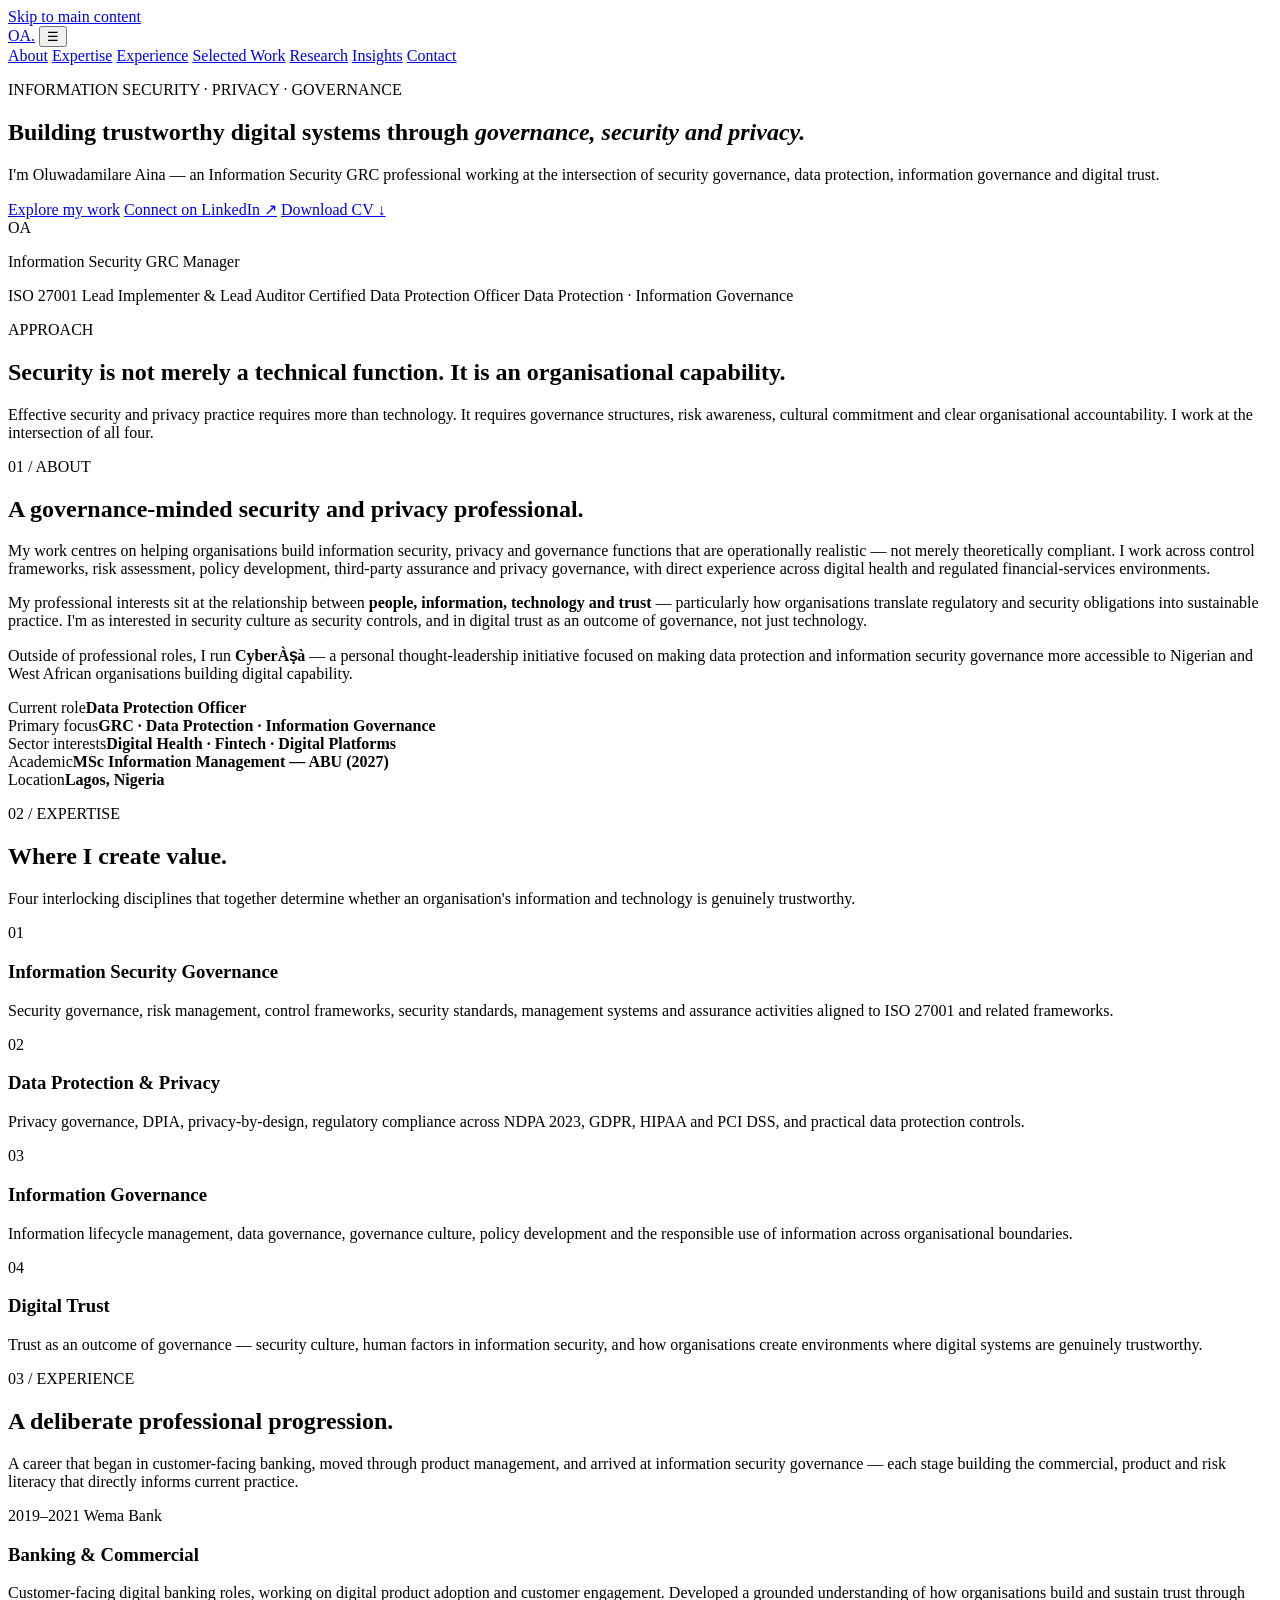
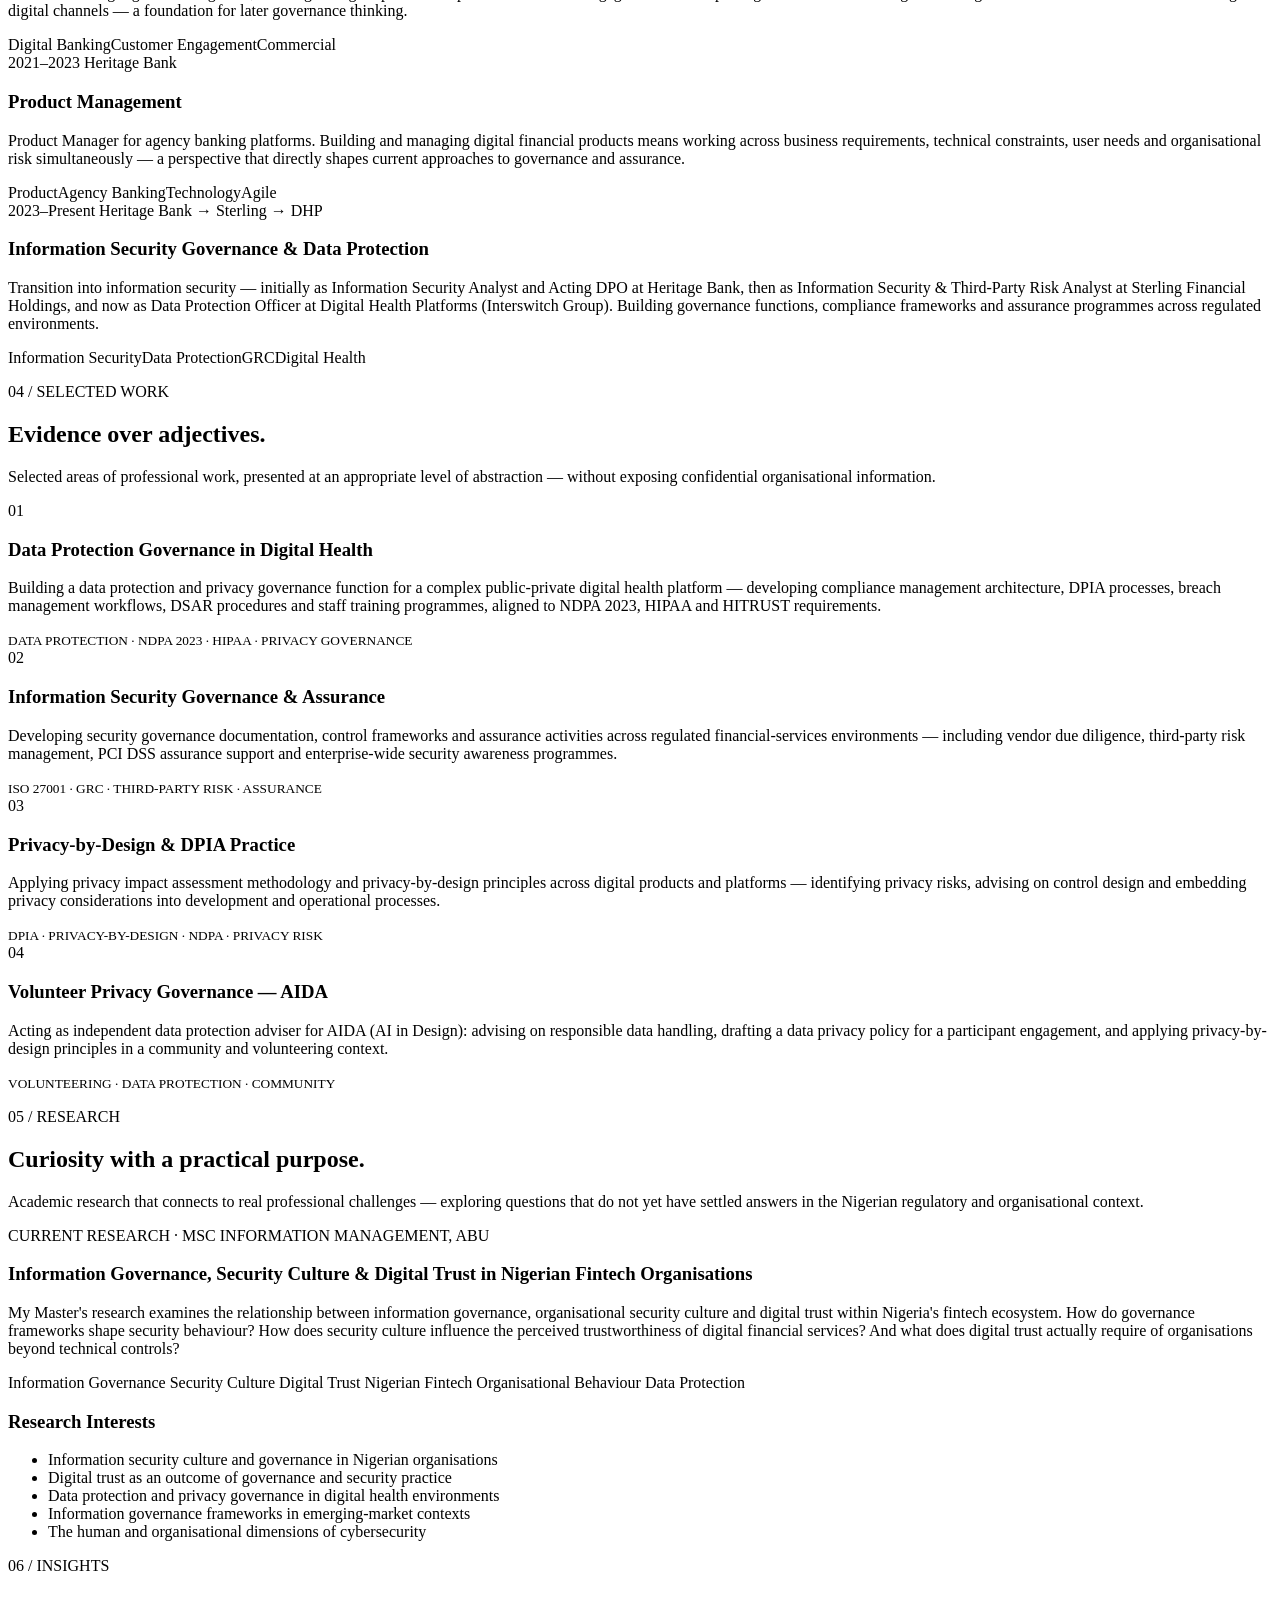
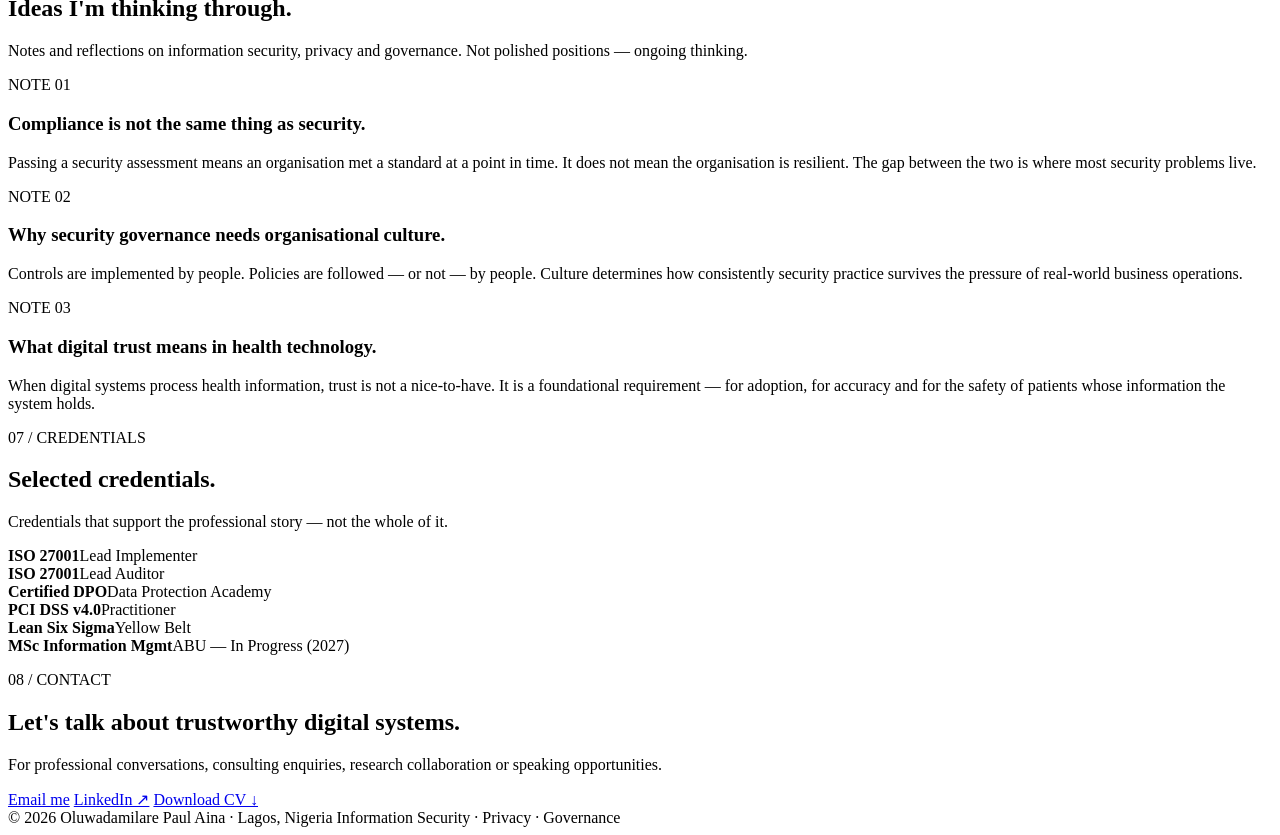
==== index.html @ d6e90648 "Add index.html" ====
<!doctype html>
<html lang="en-GB">
<head>
  <meta charset="utf-8">
  <meta name="viewport" content="width=device-width, initial-scale=1">
  <title>Oluwadamilare Aina | Information Security GRC Manager</title>
  <meta name="description" content="Oluwadamilare Aina — Information Security GRC Manager specialising in security governance, data protection, information governance and digital trust. Lagos, Nigeria.">
  <link rel="canonical" href="https://oluwadamilareaina2-max.github.io">

  <!-- Open Graph -->
  <meta property="og:type" content="website">
  <meta property="og:url" content="https://oluwadamilareaina2-max.github.io">
  <meta property="og:title" content="Oluwadamilare Aina | Information Security GRC Manager">
  <meta property="og:description" content="Information Security GRC Manager specialising in security governance, data protection, information governance and digital trust. Lagos, Nigeria.">
  <meta property="og:image" content="https://oluwadamilareaina2-max.github.io/og-image.png">
  <meta property="og:locale" content="en_GB">

  <!-- Twitter / X Card -->
  <meta name="twitter:card" content="summary_large_image">
  <meta name="twitter:title" content="Oluwadamilare Aina | Information Security GRC Manager">
  <meta name="twitter:description" content="Information Security GRC Manager — security governance, data protection, information governance and digital trust.">
  <meta name="twitter:image" content="https://oluwadamilareaina2-max.github.io/og-image.png">

  <!-- Structured Data: Person -->
  <script type="application/ld+json">
  {
    "@context": "https://schema.org",
    "@type": "Person",
    "name": "Oluwadamilare Paul Aina",
    "jobTitle": "Information Security GRC Manager",
    "description": "Information Security GRC Manager specialising in security governance, data protection, information governance and digital trust.",
    "url": "https://oluwadamilareaina2-max.github.io",
    "email": "Paulaina030@gmail.com",
    "sameAs": ["https://www.linkedin.com/in/phoenix-paul/"],
    "address": {
      "@type": "PostalAddress",
      "addressLocality": "Lagos",
      "addressCountry": "NG"
    },
    "alumniOf": {
      "@type": "EducationalOrganization",
      "name": "Ahmadu Bello University"
    },
    "knowsAbout": [
      "Information Security Governance",
      "Data Protection",
      "Privacy Governance",
      "GRC",
      "ISO 27001",
      "NDPA 2023",
      "DPIA",
      "Information Governance",
      "Digital Trust",
      "Third-Party Risk Management"
    ]
  }
  </script>

  <link rel="stylesheet" href="style.css">
</head>
<body>

  <a class="skip-link" href="#main-content">Skip to main content</a>

  <header class="site-header">
    <a class="brand" href="#home" aria-label="Oluwadamilare Aina — home">OA<span>.</span></a>
    <button class="menu-toggle" aria-label="Open navigation menu" aria-expanded="false" aria-controls="main-nav">☰</button>
    <nav id="main-nav" aria-label="Main navigation">
      <a href="#about">About</a>
      <a href="#expertise">Expertise</a>
      <a href="#experience">Experience</a>
      <a href="#work">Selected Work</a>
      <a href="#research">Research</a>
      <a href="#insights">Insights</a>
      <a href="#contact">Contact</a>
    </nav>
  </header>

  <main id="main-content">

    <!-- ═══ HERO ══════════════════════════════════════════════════════════ -->
    <section class="hero" id="home" aria-labelledby="hero-heading">
      <div class="hero-copy">
        <p class="eyebrow">INFORMATION SECURITY · PRIVACY · GOVERNANCE</p>
        <h1 id="hero-heading">Building trustworthy digital systems through <em>governance, security and privacy.</em></h1>
        <p class="lead">I'm Oluwadamilare Aina — an Information Security GRC professional working at the intersection of security governance, data protection, information governance and digital trust.</p>
        <div class="actions">
          <a class="button primary" href="#work">Explore my work</a>
          <a class="button secondary" href="https://www.linkedin.com/in/phoenix-paul/" target="_blank" rel="noopener noreferrer">Connect on LinkedIn ↗</a>
          <a class="button secondary" href="cv.pdf" target="_blank" rel="noopener noreferrer">Download CV ↓</a>
        </div>
      </div>
      <div class="hero-card" aria-hidden="true">
        <div class="monogram">OA</div>
        <p>Information Security GRC Manager</p>
        <span>ISO 27001 Lead Implementer &amp; Lead Auditor</span>
        <span>Certified Data Protection Officer</span>
        <span>Data Protection · Information Governance</span>
      </div>
    </section>

    <!-- ═══ POSITIONING STATEMENT ════════════════════════════════════════ -->
    <section class="statement" aria-labelledby="statement-heading">
      <p class="eyebrow">APPROACH</p>
      <h2 id="statement-heading">Security is not merely a technical function. It is an organisational capability.</h2>
      <p>Effective security and privacy practice requires more than technology. It requires governance structures, risk awareness, cultural commitment and clear organisational accountability. I work at the intersection of all four.</p>
    </section>

    <!-- ═══ ABOUT ══════════════════════════════════════════════════════════ -->
    <section id="about" class="section" aria-labelledby="about-heading">
      <div class="section-heading">
        <p class="eyebrow">01 / ABOUT</p>
        <h2 id="about-heading">A governance-minded security and privacy professional.</h2>
      </div>
      <div class="two-col">
        <div>
          <p>My work centres on helping organisations build information security, privacy and governance functions that are operationally realistic — not merely theoretically compliant. I work across control frameworks, risk assessment, policy development, third-party assurance and privacy governance, with direct experience across digital health and regulated financial-services environments.</p>
          <p>My professional interests sit at the relationship between <strong>people, information, technology and trust</strong> — particularly how organisations translate regulatory and security obligations into sustainable practice. I'm as interested in security culture as security controls, and in digital trust as an outcome of governance, not just technology.</p>
          <p>Outside of professional roles, I run <strong>CyberÀṣà</strong> — a personal thought-leadership initiative focused on making data protection and information security governance more accessible to Nigerian and West African organisations building digital capability.</p>
        </div>
        <div class="fact-list">
          <div><span>Current role</span><strong>Data Protection Officer</strong></div>
          <div><span>Primary focus</span><strong>GRC · Data Protection · Information Governance</strong></div>
          <div><span>Sector interests</span><strong>Digital Health · Fintech · Digital Platforms</strong></div>
          <div><span>Academic</span><strong>MSc Information Management — ABU (2027)</strong></div>
          <div><span>Location</span><strong>Lagos, Nigeria</strong></div>
        </div>
      </div>
    </section>

    <!-- ═══ EXPERTISE ═════════════════════════════════════════════════════ -->
    <section id="expertise" class="section alt" aria-labelledby="expertise-heading">
      <div class="section-heading">
        <p class="eyebrow">02 / EXPERTISE</p>
        <h2 id="expertise-heading">Where I create value.</h2>
        <p>Four interlocking disciplines that together determine whether an organisation's information and technology is genuinely trustworthy.</p>
      </div>
      <div class="cards">
        <article>
          <span class="number">01</span>
          <h3>Information Security Governance</h3>
          <p>Security governance, risk management, control frameworks, security standards, management systems and assurance activities aligned to ISO 27001 and related frameworks.</p>
        </article>
        <article>
          <span class="number">02</span>
          <h3>Data Protection &amp; Privacy</h3>
          <p>Privacy governance, DPIA, privacy-by-design, regulatory compliance across NDPA 2023, GDPR, HIPAA and PCI DSS, and practical data protection controls.</p>
        </article>
        <article>
          <span class="number">03</span>
          <h3>Information Governance</h3>
          <p>Information lifecycle management, data governance, governance culture, policy development and the responsible use of information across organisational boundaries.</p>
        </article>
        <article>
          <span class="number">04</span>
          <h3>Digital Trust</h3>
          <p>Trust as an outcome of governance — security culture, human factors in information security, and how organisations create environments where digital systems are genuinely trustworthy.</p>
        </article>
      </div>
    </section>

    <!-- ═══ EXPERIENCE ════════════════════════════════════════════════════ -->
    <section id="experience" class="section" aria-labelledby="experience-heading">
      <div class="section-heading">
        <p class="eyebrow">03 / EXPERIENCE</p>
        <h2 id="experience-heading">A deliberate professional progression.</h2>
        <p>A career that began in customer-facing banking, moved through product management, and arrived at information security governance — each stage building the commercial, product and risk literacy that directly informs current practice.</p>
      </div>
      <div class="timeline">

        <div class="timeline-item">
          <div class="timeline-meta">
            <span class="timeline-period">2019–2021</span>
            <span class="timeline-org">Wema Bank</span>
          </div>
          <div class="timeline-content">
            <h3>Banking &amp; Commercial</h3>
            <p>Customer-facing digital banking roles, working on digital product adoption and customer engagement. Developed a grounded understanding of how organisations build and sustain trust through digital channels — a foundation for later governance thinking.</p>
            <div class="tags"><span>Digital Banking</span><span>Customer Engagement</span><span>Commercial</span></div>
          </div>
        </div>

        <div class="timeline-item">
          <div class="timeline-meta">
            <span class="timeline-period">2021–2023</span>
            <span class="timeline-org">Heritage Bank</span>
          </div>
          <div class="timeline-content">
            <h3>Product Management</h3>
            <p>Product Manager for agency banking platforms. Building and managing digital financial products means working across business requirements, technical constraints, user needs and organisational risk simultaneously — a perspective that directly shapes current approaches to governance and assurance.</p>
            <div class="tags"><span>Product</span><span>Agency Banking</span><span>Technology</span><span>Agile</span></div>
          </div>
        </div>

        <div class="timeline-item current">
          <div class="timeline-meta">
            <span class="timeline-period">2023–Present</span>
            <span class="timeline-org">Heritage Bank → Sterling → DHP</span>
          </div>
          <div class="timeline-content">
            <h3>Information Security Governance &amp; Data Protection</h3>
            <p>Transition into information security — initially as Information Security Analyst and Acting DPO at Heritage Bank, then as Information Security &amp; Third-Party Risk Analyst at Sterling Financial Holdings, and now as Data Protection Officer at Digital Health Platforms (Interswitch Group). Building governance functions, compliance frameworks and assurance programmes across regulated environments.</p>
            <div class="tags"><span>Information Security</span><span>Data Protection</span><span>GRC</span><span>Digital Health</span></div>
          </div>
        </div>

      </div>
    </section>

    <!-- ═══ SELECTED WORK ═════════════════════════════════════════════════ -->
    <section id="work" class="section alt" aria-labelledby="work-heading">
      <div class="section-heading">
        <p class="eyebrow">04 / SELECTED WORK</p>
        <h2 id="work-heading">Evidence over adjectives.</h2>
        <p>Selected areas of professional work, presented at an appropriate level of abstraction — without exposing confidential organisational information.</p>
      </div>
      <div class="work-list">

        <article class="work-item">
          <span aria-hidden="true">01</span>
          <div>
            <h3>Data Protection Governance in Digital Health</h3>
            <p>Building a data protection and privacy governance function for a complex public-private digital health platform — developing compliance management architecture, DPIA processes, breach management workflows, DSAR procedures and staff training programmes, aligned to NDPA 2023, HIPAA and HITRUST requirements.</p>
            <small>DATA PROTECTION · NDPA 2023 · HIPAA · PRIVACY GOVERNANCE</small>
          </div>
        </article>

        <article class="work-item">
          <span aria-hidden="true">02</span>
          <div>
            <h3>Information Security Governance &amp; Assurance</h3>
            <p>Developing security governance documentation, control frameworks and assurance activities across regulated financial-services environments — including vendor due diligence, third-party risk management, PCI DSS assurance support and enterprise-wide security awareness programmes.</p>
            <small>ISO 27001 · GRC · THIRD-PARTY RISK · ASSURANCE</small>
          </div>
        </article>

        <article class="work-item">
          <span aria-hidden="true">03</span>
          <div>
            <h3>Privacy-by-Design &amp; DPIA Practice</h3>
            <p>Applying privacy impact assessment methodology and privacy-by-design principles across digital products and platforms — identifying privacy risks, advising on control design and embedding privacy considerations into development and operational processes.</p>
            <small>DPIA · PRIVACY-BY-DESIGN · NDPA · PRIVACY RISK</small>
          </div>
        </article>

        <article class="work-item">
          <span aria-hidden="true">04</span>
          <div>
            <h3>Volunteer Privacy Governance — AIDA</h3>
            <p>Acting as independent data protection adviser for AIDA (AI in Design): advising on responsible data handling, drafting a data privacy policy for a participant engagement, and applying privacy-by-design principles in a community and volunteering context.</p>
            <small>VOLUNTEERING · DATA PROTECTION · COMMUNITY</small>
          </div>
        </article>

      </div>
    </section>

    <!-- ═══ RESEARCH ══════════════════════════════════════════════════════ -->
    <section id="research" class="section" aria-labelledby="research-heading">
      <div class="section-heading">
        <p class="eyebrow">05 / RESEARCH</p>
        <h2 id="research-heading">Curiosity with a practical purpose.</h2>
        <p>Academic research that connects to real professional challenges — exploring questions that do not yet have settled answers in the Nigerian regulatory and organisational context.</p>
      </div>
      <div class="research-card">
        <p class="eyebrow">CURRENT RESEARCH · MSC INFORMATION MANAGEMENT, ABU</p>
        <h3>Information Governance, Security Culture &amp; Digital Trust in Nigerian Fintech Organisations</h3>
        <p>My Master's research examines the relationship between information governance, organisational security culture and digital trust within Nigeria's fintech ecosystem. How do governance frameworks shape security behaviour? How does security culture influence the perceived trustworthiness of digital financial services? And what does digital trust actually require of organisations beyond technical controls?</p>
        <div class="tags">
          <span>Information Governance</span>
          <span>Security Culture</span>
          <span>Digital Trust</span>
          <span>Nigerian Fintech</span>
          <span>Organisational Behaviour</span>
          <span>Data Protection</span>
        </div>
      </div>
      <div class="research-interests">
        <h3>Research Interests</h3>
        <ul class="interest-list">
          <li>Information security culture and governance in Nigerian organisations</li>
          <li>Digital trust as an outcome of governance and security practice</li>
          <li>Data protection and privacy governance in digital health environments</li>
          <li>Information governance frameworks in emerging-market contexts</li>
          <li>The human and organisational dimensions of cybersecurity</li>
        </ul>
      </div>
    </section>

    <!-- ═══ INSIGHTS ══════════════════════════════════════════════════════ -->
    <section id="insights" class="section alt" aria-labelledby="insights-heading">
      <div class="section-heading">
        <p class="eyebrow">06 / INSIGHTS</p>
        <h2 id="insights-heading">Ideas I'm thinking through.</h2>
        <p>Notes and reflections on information security, privacy and governance. Not polished positions — ongoing thinking.</p>
      </div>
      <div class="insights-grid">
        <article>
          <span>NOTE 01</span>
          <h3>Compliance is not the same thing as security.</h3>
          <p>Passing a security assessment means an organisation met a standard at a point in time. It does not mean the organisation is resilient. The gap between the two is where most security problems live.</p>
        </article>
        <article>
          <span>NOTE 02</span>
          <h3>Why security governance needs organisational culture.</h3>
          <p>Controls are implemented by people. Policies are followed — or not — by people. Culture determines how consistently security practice survives the pressure of real-world business operations.</p>
        </article>
        <article>
          <span>NOTE 03</span>
          <h3>What digital trust means in health technology.</h3>
          <p>When digital systems process health information, trust is not a nice-to-have. It is a foundational requirement — for adoption, for accuracy and for the safety of patients whose information the system holds.</p>
        </article>
      </div>
    </section>

    <!-- ═══ CREDENTIALS ════════════════════════════════════════════════════ -->
    <section class="section credentials" aria-labelledby="credentials-heading">
      <div class="section-heading">
        <p class="eyebrow">07 / CREDENTIALS</p>
        <h2 id="credentials-heading">Selected credentials.</h2>
        <p>Credentials that support the professional story — not the whole of it.</p>
      </div>
      <div class="credential-grid">
        <div><strong>ISO 27001</strong><span>Lead Implementer</span></div>
        <div><strong>ISO 27001</strong><span>Lead Auditor</span></div>
        <div><strong>Certified DPO</strong><span>Data Protection Academy</span></div>
        <div><strong>PCI DSS v4.0</strong><span>Practitioner</span></div>
        <div><strong>Lean Six Sigma</strong><span>Yellow Belt</span></div>
        <div><strong>MSc Information Mgmt</strong><span>ABU — In Progress (2027)</span></div>
      </div>
    </section>

    <!-- ═══ CONTACT ════════════════════════════════════════════════════════ -->
    <section id="contact" class="contact" aria-labelledby="contact-heading">
      <p class="eyebrow">08 / CONTACT</p>
      <h2 id="contact-heading">Let's talk about trustworthy digital systems.</h2>
      <p>For professional conversations, consulting enquiries, research collaboration or speaking opportunities.</p>
      <div class="actions">
        <a class="button primary" href="mailto:Paulaina030@gmail.com">Email me</a>
        <a class="button secondary" href="https://www.linkedin.com/in/phoenix-paul/" target="_blank" rel="noopener noreferrer">LinkedIn ↗</a>
        <a class="button secondary" href="cv.pdf" target="_blank" rel="noopener noreferrer">Download CV ↓</a>
      </div>
    </section>

  </main>

  <footer>
    <span>© 2026 Oluwadamilare Paul Aina · Lagos, Nigeria</span>
    <span>Information Security · Privacy · Governance</span>
  </footer>

  <script src="script.js"></script>
</body>
</html>
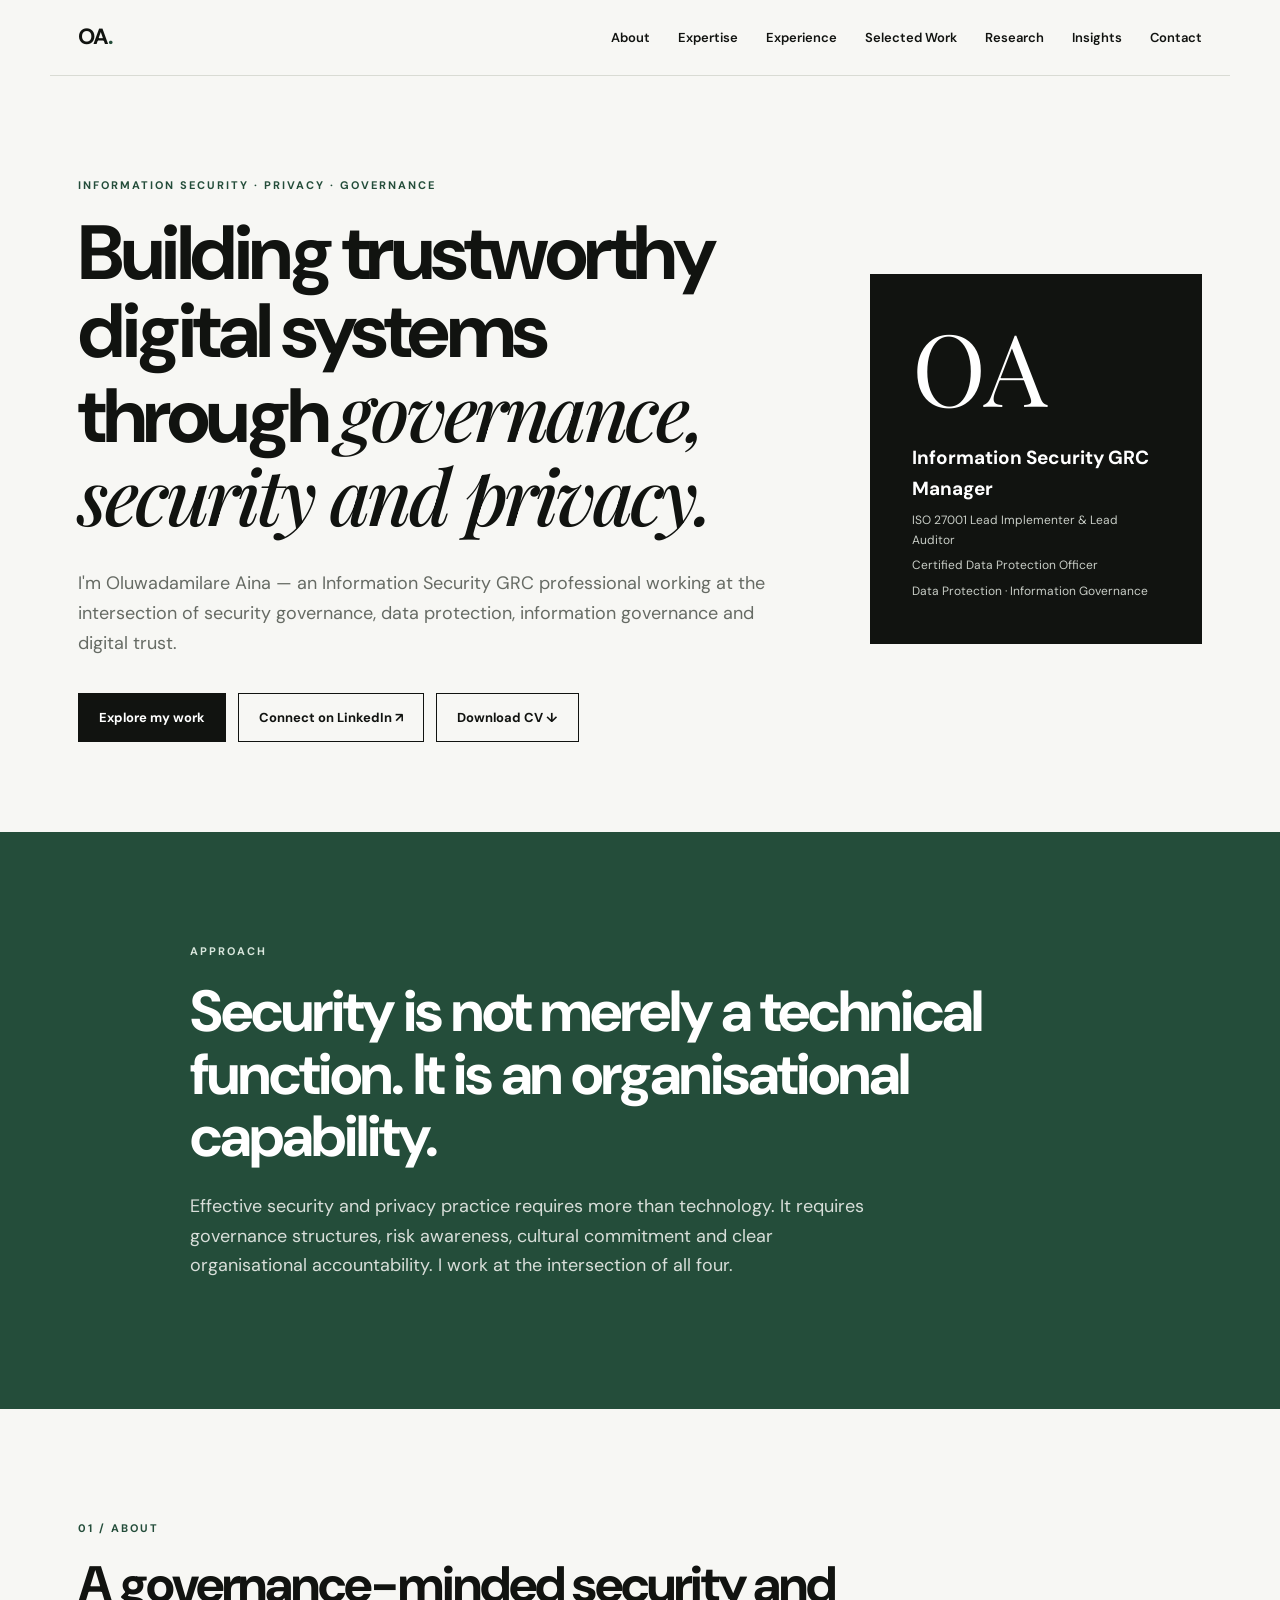
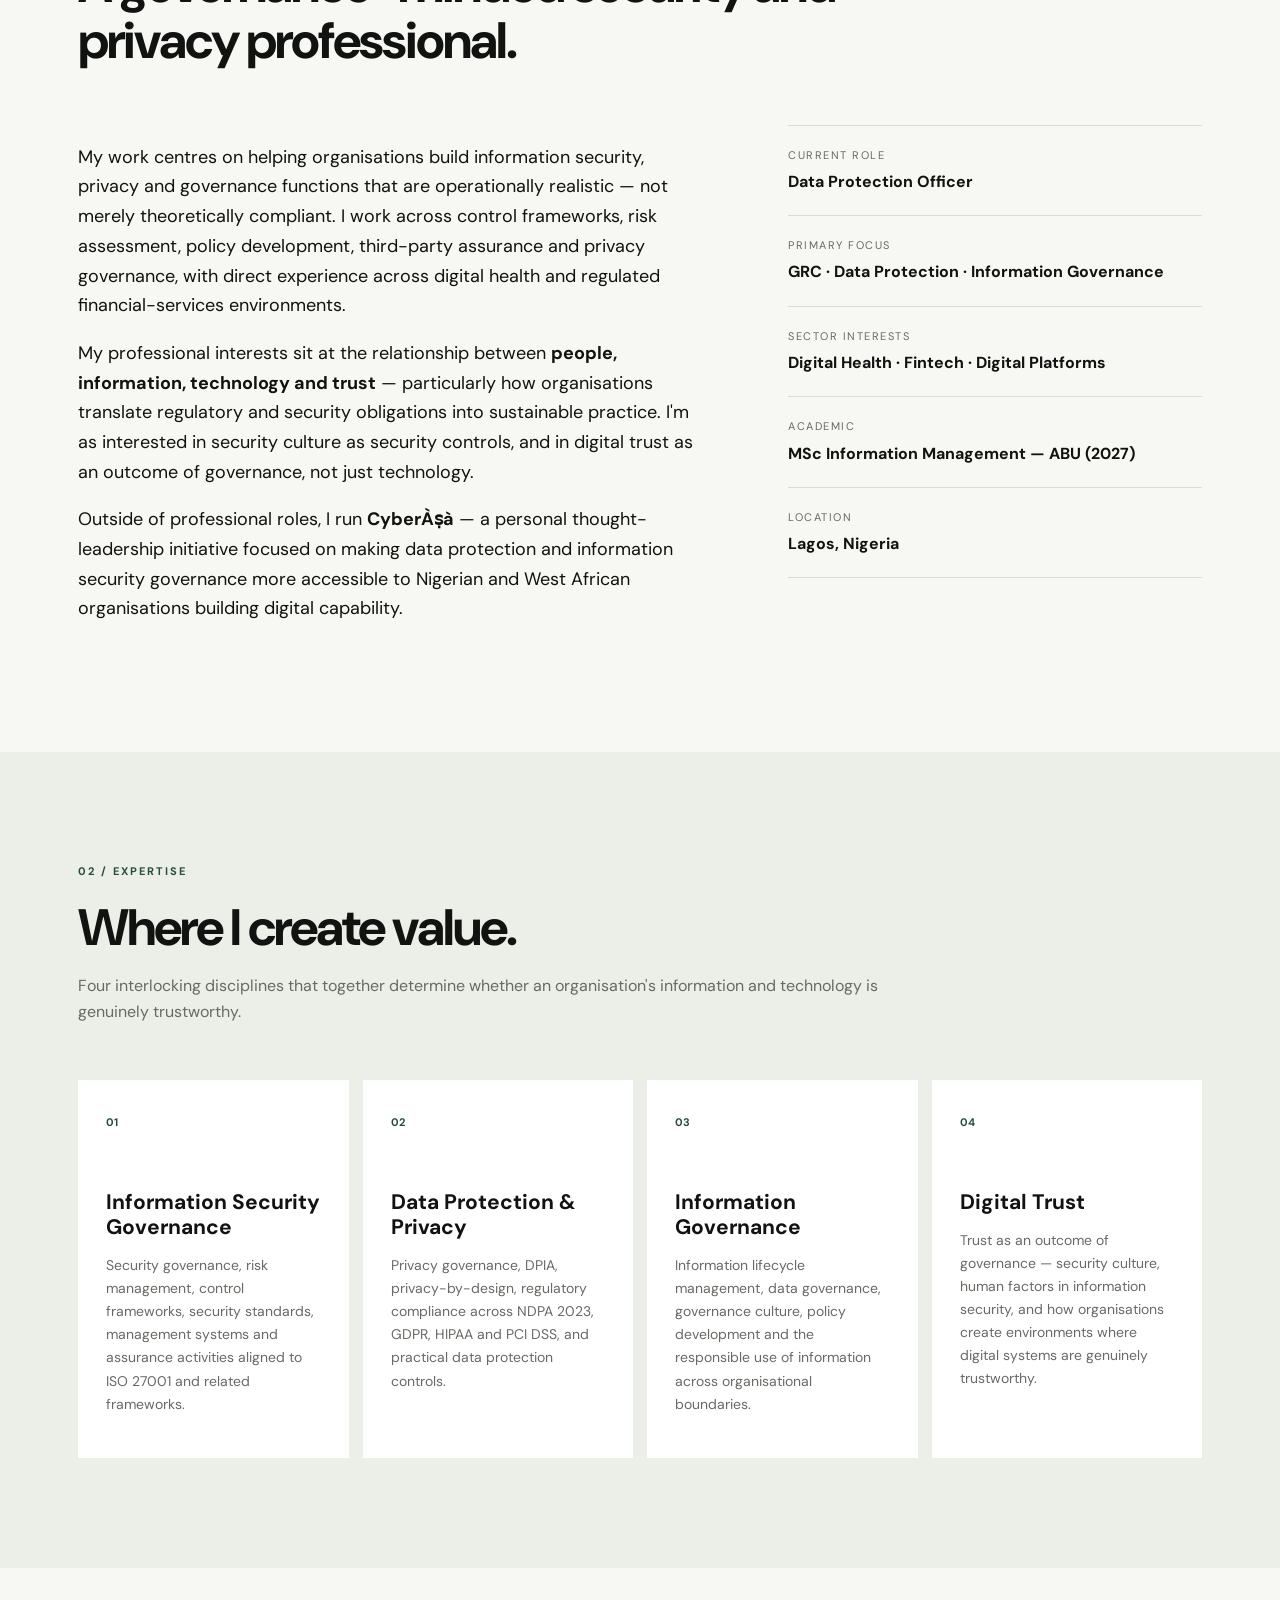
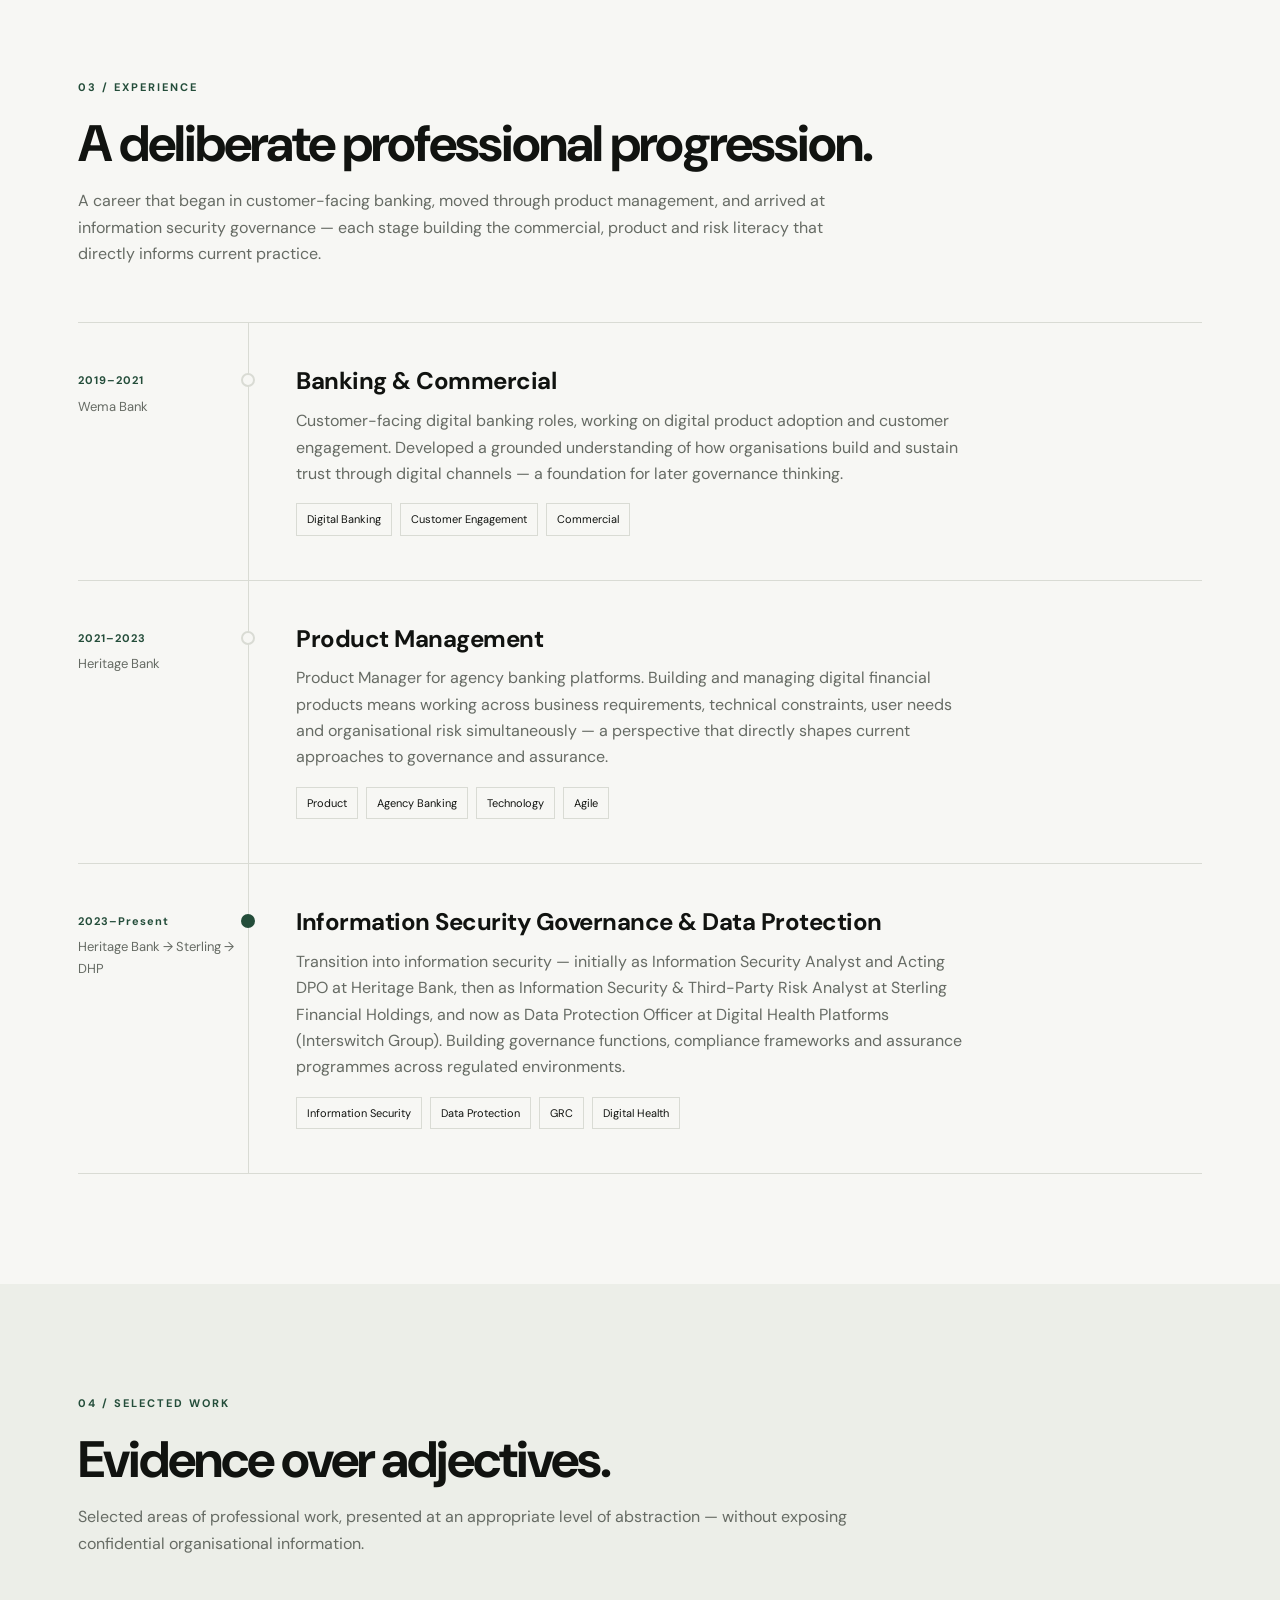
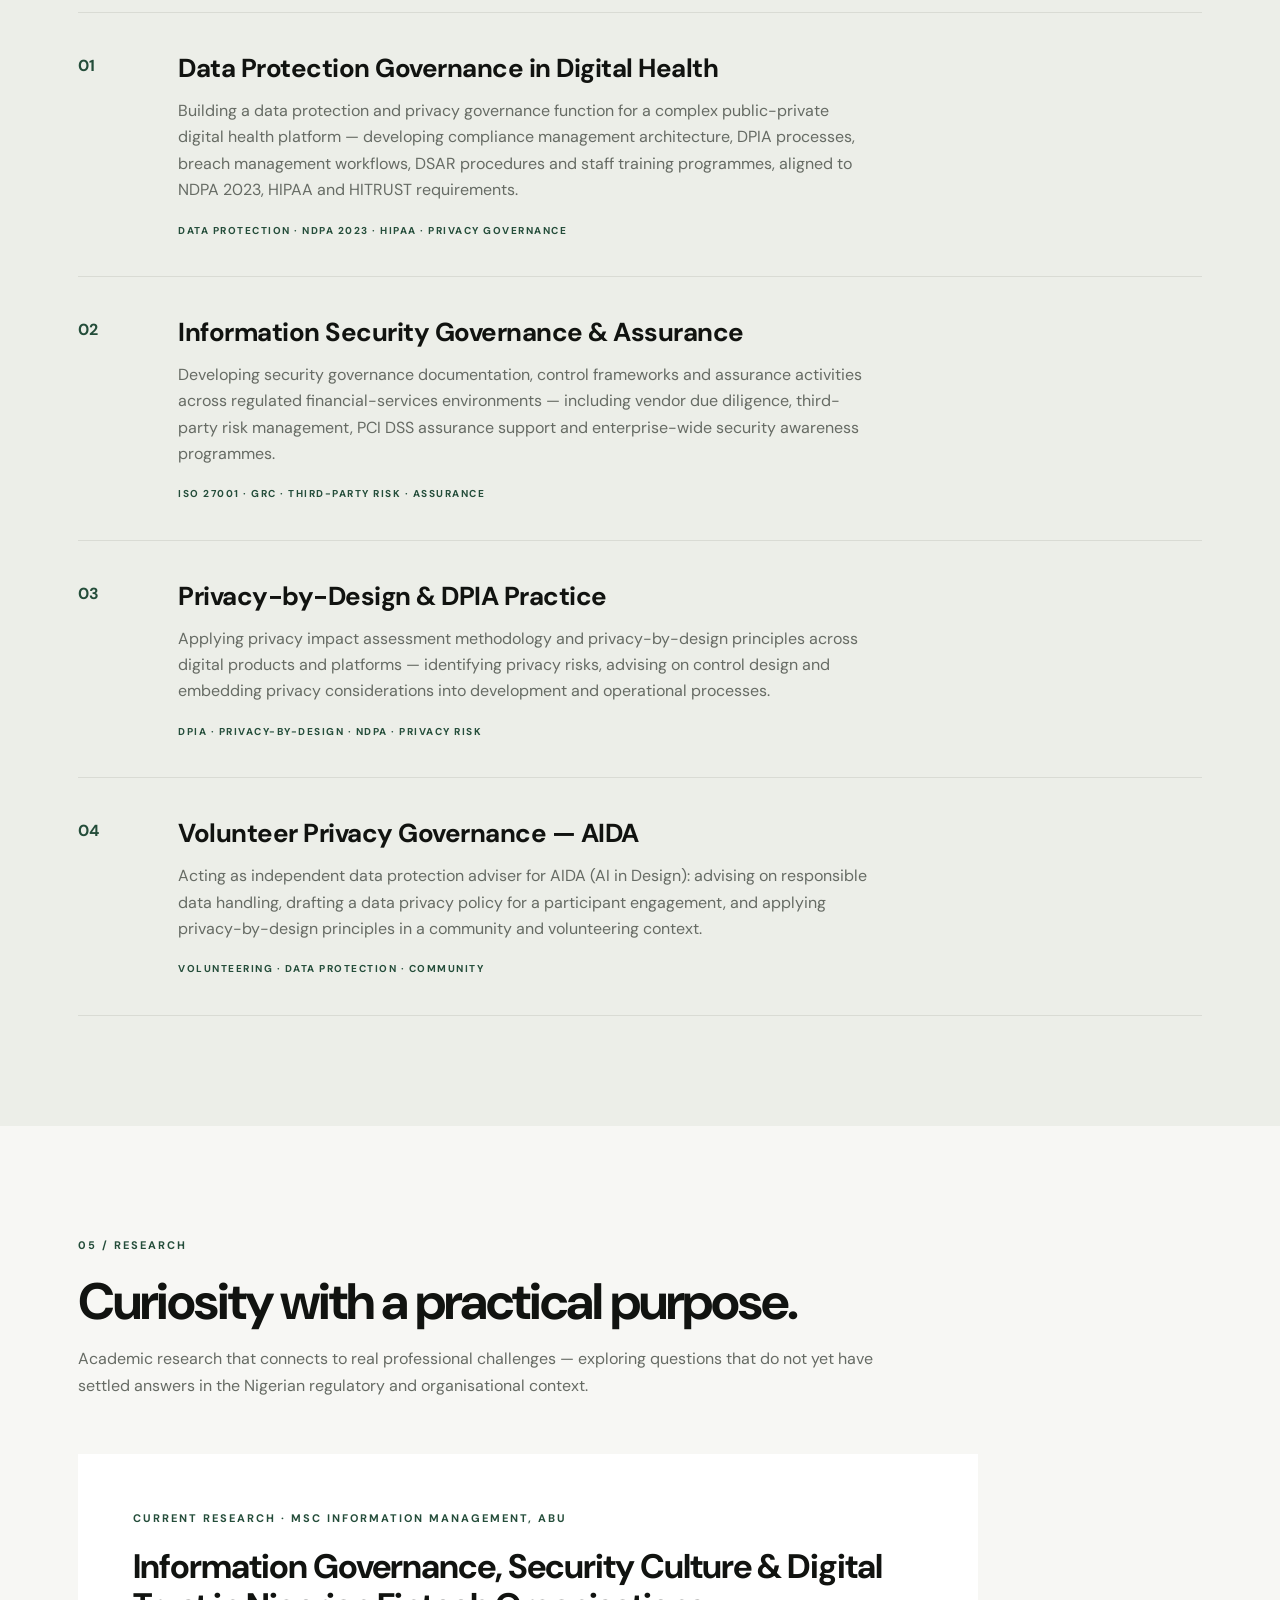
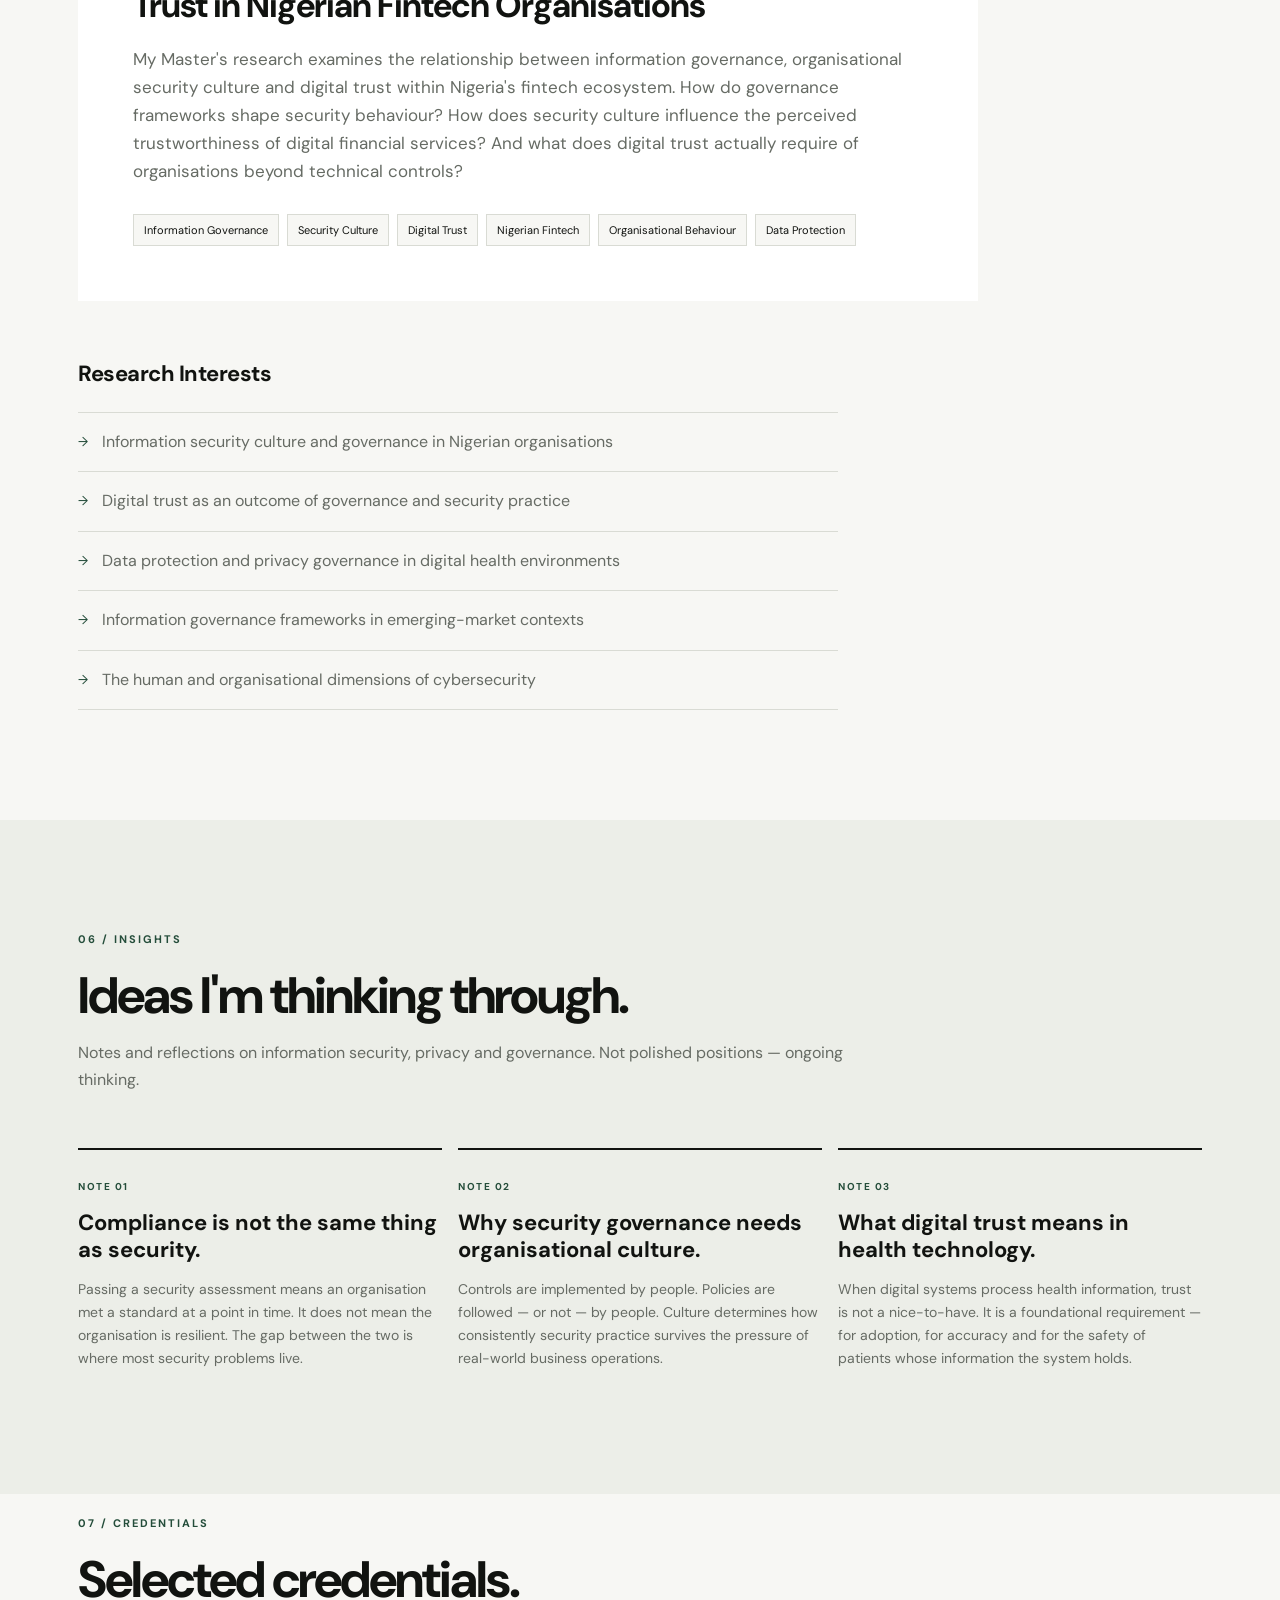
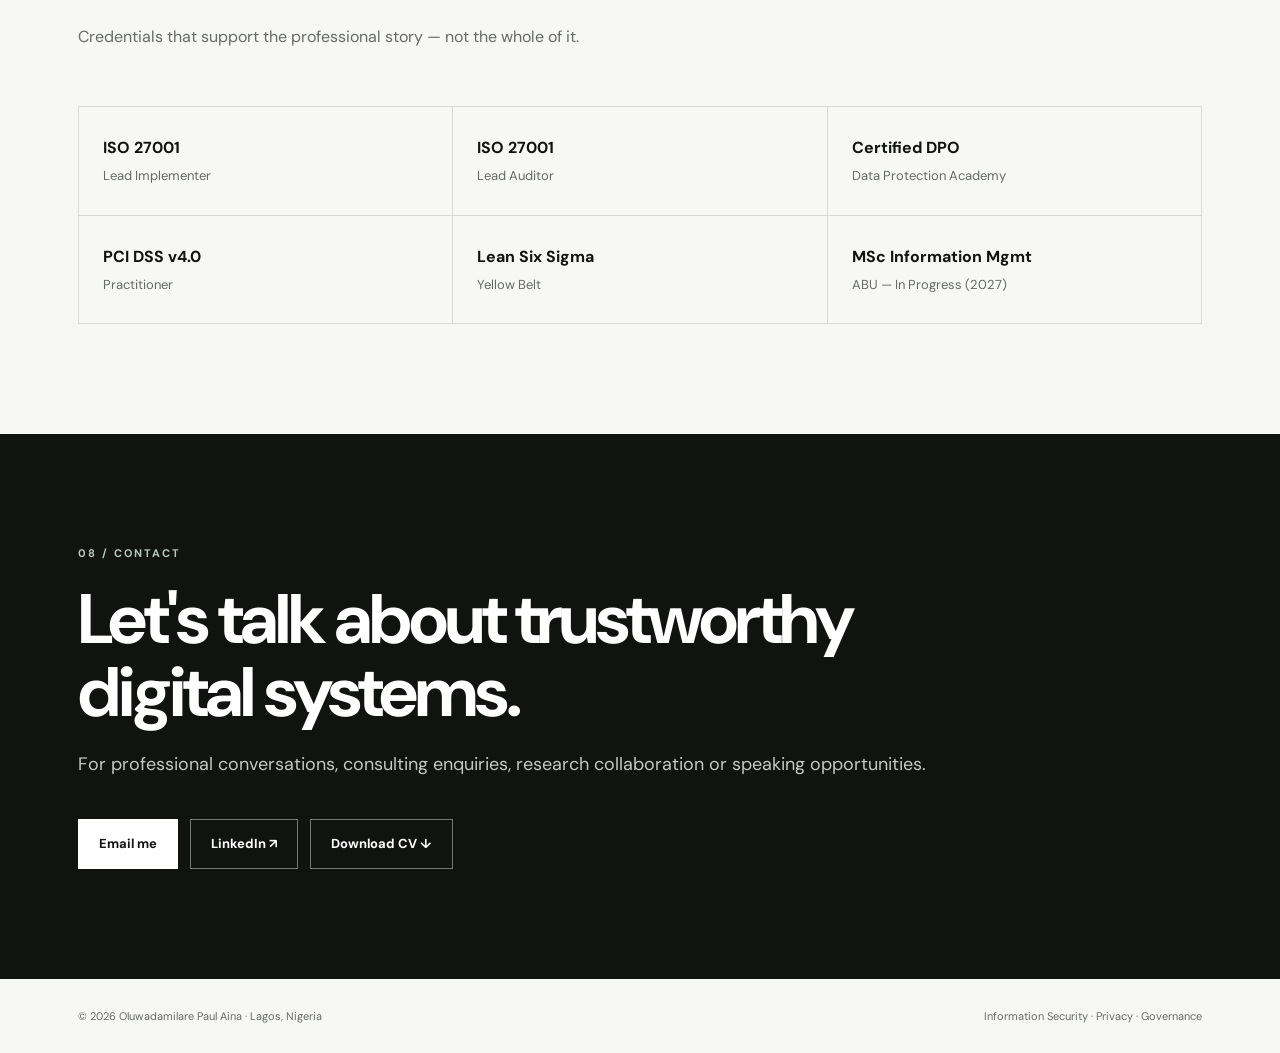
==== commit a04c72c3: "Update index.html" ====
--- a/index.html
+++ b/index.html
@@ -5,21 +5,21 @@
   <meta name="viewport" content="width=device-width, initial-scale=1">
   <title>Oluwadamilare Aina | Information Security GRC Manager</title>
   <meta name="description" content="Oluwadamilare Aina — Information Security GRC Manager specialising in security governance, data protection, information governance and digital trust. Lagos, Nigeria.">
-  <link rel="canonical" href="https://oluwadamilareaina2-max.github.io">
+  <link rel="canonical" href="https://theoluwadamilareaina.github.io">
 
   <!-- Open Graph -->
   <meta property="og:type" content="website">
-  <meta property="og:url" content="https://oluwadamilareaina2-max.github.io">
+  <meta property="og:url" content="https://theoluwadamilareaina.io">
   <meta property="og:title" content="Oluwadamilare Aina | Information Security GRC Manager">
   <meta property="og:description" content="Information Security GRC Manager specialising in security governance, data protection, information governance and digital trust. Lagos, Nigeria.">
-  <meta property="og:image" content="https://oluwadamilareaina2-max.github.io/og-image.png">
+  <meta property="og:image" content="https://theoluwadamilareaina.github.io/og-image.png">
   <meta property="og:locale" content="en_GB">
 
   <!-- Twitter / X Card -->
   <meta name="twitter:card" content="summary_large_image">
   <meta name="twitter:title" content="Oluwadamilare Aina | Information Security GRC Manager">
   <meta name="twitter:description" content="Information Security GRC Manager — security governance, data protection, information governance and digital trust.">
-  <meta name="twitter:image" content="https://oluwadamilareaina2-max.github.io/og-image.png">
+  <meta name="twitter:image" content="https://theoluwadamilareaina.github.io/og-image.png">
 
   <!-- Structured Data: Person -->
   <script type="application/ld+json">
--- a/style.css
+++ b/style.css
@@ -0,0 +1,599 @@
+@import url('https://fonts.googleapis.com/css2?family=DM+Sans:wght@400;500;600;700&family=Playfair+Display:ital,wght@0,500;0,600;1,500&display=swap');
+
+/* ── Tokens ─────────────────────────────────────────────────────────────── */
+:root {
+  --bg:     #f7f7f4;
+  --ink:    #111310;
+  --muted:  #666b64;
+  --line:   #d9dbd4;
+  --card:   #fff;
+  --accent: #244d3a;
+  --max:    1180px;
+}
+
+/* ── Reset & base ───────────────────────────────────────────────────────── */
+*, *::before, *::after { box-sizing: border-box; }
+html { scroll-behavior: smooth; }
+body {
+  margin: 0;
+  background: var(--bg);
+  color: var(--ink);
+  font-family: "DM Sans", Arial, sans-serif;
+  line-height: 1.65;
+}
+a { color: inherit; text-decoration: none; }
+ul { margin: 0; padding: 0; }
+
+/* ── Skip link ──────────────────────────────────────────────────────────── */
+.skip-link {
+  position: absolute;
+  left: -9999px;
+  top: auto;
+  width: 1px;
+  height: 1px;
+  overflow: hidden;
+}
+.skip-link:focus {
+  position: fixed;
+  left: 20px;
+  top: 20px;
+  width: auto;
+  height: auto;
+  padding: 12px 20px;
+  background: var(--ink);
+  color: white;
+  font-size: 13px;
+  font-weight: 700;
+  z-index: 9999;
+  text-decoration: none;
+  outline: none;
+}
+
+/* ── Focus visible ──────────────────────────────────────────────────────── */
+:focus { outline: none; }
+:focus-visible {
+  outline: 2px solid var(--accent);
+  outline-offset: 3px;
+}
+
+/* ── Header ─────────────────────────────────────────────────────────────── */
+.site-header {
+  height: 76px;
+  display: flex;
+  align-items: center;
+  justify-content: space-between;
+  max-width: var(--max);
+  margin: auto;
+  padding: 0 28px;
+  border-bottom: 1px solid var(--line);
+  position: relative;
+}
+.brand {
+  font-size: 22px;
+  font-weight: 700;
+  letter-spacing: -1px;
+}
+.brand span { color: var(--accent); }
+nav {
+  display: flex;
+  gap: 28px;
+  font-size: 13px;
+  font-weight: 600;
+}
+nav a:hover { color: var(--accent); }
+.menu-toggle {
+  display: none;
+  background: none;
+  border: 0;
+  font-size: 24px;
+  cursor: pointer;
+  color: var(--ink);
+  line-height: 1;
+  padding: 4px;
+}
+
+/* ── Hero ────────────────────────────────────────────────────────────────── */
+.hero {
+  max-width: var(--max);
+  min-height: 690px;
+  margin: auto;
+  padding: 100px 28px 90px;
+  display: grid;
+  grid-template-columns: 1.5fr .7fr;
+  gap: 80px;
+  align-items: center;
+}
+.eyebrow {
+  font-size: 11px;
+  letter-spacing: 2px;
+  font-weight: 700;
+  color: var(--accent);
+  margin: 0 0 20px;
+}
+.hero h1 {
+  font-size: clamp(44px, 6vw, 78px);
+  line-height: 1.02;
+  letter-spacing: -3.5px;
+  max-width: 850px;
+  margin: 0 0 30px;
+}
+.hero h1 em {
+  font-family: "Playfair Display", serif;
+  font-weight: 500;
+  font-style: italic;
+}
+.lead {
+  font-size: 18px;
+  color: var(--muted);
+  max-width: 720px;
+}
+.actions {
+  display: flex;
+  gap: 12px;
+  flex-wrap: wrap;
+  margin-top: 34px;
+}
+.button {
+  display: inline-block;
+  padding: 13px 20px;
+  border: 1px solid var(--ink);
+  font-size: 13px;
+  font-weight: 700;
+  font-family: "DM Sans", Arial, sans-serif;
+  cursor: pointer;
+  transition: opacity .15s;
+}
+.button:hover { opacity: .75; }
+.button.primary { background: var(--ink); color: white; }
+.button.secondary { background: transparent; }
+.hero-card {
+  background: var(--ink);
+  color: white;
+  padding: 42px;
+  min-height: 370px;
+  display: flex;
+  flex-direction: column;
+  justify-content: flex-end;
+  gap: 6px;
+}
+.monogram {
+  font-size: 100px;
+  line-height: 1;
+  font-family: "Playfair Display", serif;
+  margin-bottom: auto;
+}
+.hero-card p {
+  font-size: 19px;
+  font-weight: 700;
+  margin: 0;
+}
+.hero-card span {
+  color: #c8cdc6;
+  font-size: 12px;
+  display: block;
+}
+
+/* ── Positioning statement ──────────────────────────────────────────────── */
+.statement {
+  background: var(--accent);
+  color: white;
+  padding: 110px max(28px, calc((100% - 900px) / 2));
+}
+.statement .eyebrow { color: #d8e6dc; }
+.statement h2 {
+  font-size: clamp(34px, 5vw, 58px);
+  line-height: 1.08;
+  letter-spacing: -2px;
+  margin: 0 0 24px;
+}
+.statement p:last-child {
+  max-width: 700px;
+  color: #d8ded9;
+  font-size: 18px;
+}
+
+/* ── Generic section ────────────────────────────────────────────────────── */
+.section {
+  max-width: var(--max);
+  margin: auto;
+  padding: 110px 28px;
+}
+.section.alt {
+  max-width: none;
+  padding-left: max(28px, calc((100% - var(--max)) / 2 + 28px));
+  padding-right: max(28px, calc((100% - var(--max)) / 2 + 28px));
+  background: #eceee8;
+}
+.section-heading {
+  max-width: 800px;
+  margin-bottom: 55px;
+}
+.section-heading h2 {
+  font-size: clamp(34px, 4vw, 52px);
+  line-height: 1.1;
+  letter-spacing: -2px;
+  margin: 0 0 15px;
+}
+.section-heading > p:last-child { color: var(--muted); }
+
+/* ── About two-col ──────────────────────────────────────────────────────── */
+.two-col {
+  display: grid;
+  grid-template-columns: 1.2fr .8fr;
+  gap: 90px;
+}
+.two-col p { font-size: 18px; }
+.fact-list { border-top: 1px solid var(--line); }
+.fact-list div {
+  padding: 20px 0;
+  border-bottom: 1px solid var(--line);
+}
+.fact-list span {
+  display: block;
+  color: var(--muted);
+  font-size: 11px;
+  text-transform: uppercase;
+  letter-spacing: 1.5px;
+  margin-bottom: 5px;
+}
+
+/* ── Expertise cards ────────────────────────────────────────────────────── */
+.cards {
+  display: grid;
+  grid-template-columns: repeat(4, 1fr);
+  gap: 14px;
+}
+.cards article {
+  background: var(--card);
+  padding: 28px;
+  min-height: 280px;
+}
+.number {
+  font-size: 11px;
+  color: var(--accent);
+  font-weight: 700;
+}
+.cards h3 {
+  font-size: 21px;
+  line-height: 1.2;
+  margin: 55px 0 14px;
+}
+.cards p {
+  color: var(--muted);
+  font-size: 14px;
+}
+
+/* ── Timeline ───────────────────────────────────────────────────────────── */
+.timeline { position: relative; }
+.timeline::before {
+  content: '';
+  position: absolute;
+  left: 170px;
+  top: 0;
+  bottom: 0;
+  width: 1px;
+  background: var(--line);
+}
+.timeline-item {
+  display: grid;
+  grid-template-columns: 170px 1fr;
+  gap: 48px;
+  padding: 44px 0;
+  border-bottom: 1px solid var(--line);
+  position: relative;
+}
+.timeline-item:first-child { border-top: 1px solid var(--line); }
+.timeline-item::before {
+  content: '';
+  position: absolute;
+  left: 163px;
+  top: 50px;
+  width: 14px;
+  height: 14px;
+  border-radius: 50%;
+  background: var(--bg);
+  border: 2px solid var(--line);
+  z-index: 1;
+}
+.timeline-item.current::before {
+  background: var(--accent);
+  border-color: var(--accent);
+}
+.timeline-meta { padding-top: 4px; }
+.timeline-period {
+  display: block;
+  font-size: 11px;
+  font-weight: 700;
+  letter-spacing: 1px;
+  color: var(--accent);
+  margin-bottom: 6px;
+}
+.timeline-org {
+  display: block;
+  font-size: 13px;
+  color: var(--muted);
+}
+.timeline-content h3 {
+  font-size: 24px;
+  line-height: 1.2;
+  letter-spacing: -.5px;
+  margin: 0 0 12px;
+}
+.timeline-content p {
+  color: var(--muted);
+  max-width: 680px;
+  margin: 0 0 16px;
+  font-size: 16px;
+}
+
+/* ── Tags (shared) ──────────────────────────────────────────────────────── */
+.tags {
+  display: flex;
+  gap: 8px;
+  flex-wrap: wrap;
+  margin-top: 16px;
+}
+.tags span {
+  border: 1px solid var(--line);
+  padding: 6px 10px;
+  font-size: 11px;
+  background: var(--bg);
+}
+
+/* ── Selected work ──────────────────────────────────────────────────────── */
+.work-list { border-top: 1px solid var(--line); }
+.work-item {
+  display: grid;
+  grid-template-columns: 70px 1fr;
+  gap: 30px;
+  padding: 34px 0;
+  border-bottom: 1px solid var(--line);
+}
+.work-item > span {
+  color: var(--accent);
+  font-weight: 700;
+  padding-top: 6px;
+}
+.work-item h3 {
+  font-size: 26px;
+  margin: 0 0 8px;
+  letter-spacing: -.5px;
+}
+.work-item p {
+  max-width: 700px;
+  color: var(--muted);
+  margin: 0 0 12px;
+  font-size: 16px;
+}
+.work-item small {
+  font-size: 10px;
+  letter-spacing: 1.5px;
+  font-weight: 700;
+  color: var(--accent);
+}
+
+/* ── Research ────────────────────────────────────────────────────────────── */
+.research-card {
+  background: var(--card);
+  padding: 55px;
+  max-width: 900px;
+  margin-bottom: 55px;
+}
+.research-card h3 {
+  font-size: 34px;
+  line-height: 1.15;
+  letter-spacing: -1px;
+  margin: 12px 0 20px;
+}
+.research-card p:not(.eyebrow) { color: var(--muted); font-size: 17px; }
+.research-card .tags { margin-top: 28px; }
+.research-interests { max-width: 760px; }
+.research-interests h3 {
+  font-size: 22px;
+  letter-spacing: -.5px;
+  margin: 0 0 20px;
+}
+.interest-list { list-style: none; border-top: 1px solid var(--line); }
+.interest-list li {
+  padding: 16px 0;
+  border-bottom: 1px solid var(--line);
+  color: var(--muted);
+  font-size: 16px;
+  display: flex;
+  gap: 14px;
+  align-items: flex-start;
+}
+.interest-list li::before {
+  content: '→';
+  color: var(--accent);
+  font-size: 13px;
+  flex-shrink: 0;
+  margin-top: 2px;
+}
+
+/* ── Insights ────────────────────────────────────────────────────────────── */
+.insights-grid {
+  display: grid;
+  grid-template-columns: repeat(3, 1fr);
+  gap: 16px;
+}
+.insights-grid article {
+  border-top: 2px solid var(--ink);
+  padding-top: 22px;
+}
+.insights-grid span {
+  font-size: 10px;
+  letter-spacing: 1.5px;
+  color: var(--accent);
+  font-weight: 700;
+}
+.insights-grid h3 {
+  font-size: 22px;
+  line-height: 1.25;
+  margin: 10px 0 12px;
+}
+.insights-grid p {
+  color: var(--muted);
+  font-size: 14px;
+}
+
+/* ── Credentials ─────────────────────────────────────────────────────────── */
+.credentials { padding-top: 20px; }
+.credential-grid {
+  display: grid;
+  grid-template-columns: repeat(3, 1fr);
+  border-top: 1px solid var(--line);
+  border-left: 1px solid var(--line);
+}
+.credential-grid div {
+  padding: 28px 24px;
+  border-right: 1px solid var(--line);
+  border-bottom: 1px solid var(--line);
+}
+.credential-grid strong,
+.credential-grid span { display: block; }
+.credential-grid span {
+  color: var(--muted);
+  font-size: 13px;
+  margin-top: 4px;
+}
+
+/* ── Contact ─────────────────────────────────────────────────────────────── */
+.contact {
+  background: var(--ink);
+  color: white;
+  padding: 110px max(28px, calc((100% - var(--max)) / 2 + 28px));
+}
+.contact .eyebrow { color: #b7c8bc; }
+.contact h2 {
+  font-size: clamp(40px, 6vw, 70px);
+  line-height: 1.05;
+  letter-spacing: -3px;
+  max-width: 800px;
+  margin: 0 0 20px;
+}
+.contact p:not(.eyebrow) { color: #c5c9c4; font-size: 18px; }
+.contact .actions { margin-top: 40px; }
+.contact .button.primary {
+  background: white;
+  color: var(--ink);
+  border-color: white;
+}
+.contact .button.secondary {
+  border-color: #777;
+  color: white;
+}
+
+/* ── Footer ──────────────────────────────────────────────────────────────── */
+footer {
+  max-width: var(--max);
+  margin: auto;
+  padding: 28px;
+  font-size: 11px;
+  color: var(--muted);
+  display: flex;
+  justify-content: space-between;
+  gap: 16px;
+}
+
+/* ── Reduced motion ──────────────────────────────────────────────────────── */
+@media (prefers-reduced-motion: reduce) {
+  html { scroll-behavior: auto; }
+  *, *::before, *::after {
+    animation-duration: 0.01ms !important;
+    transition-duration: 0.01ms !important;
+  }
+}
+
+/* ── Responsive ──────────────────────────────────────────────────────────── */
+@media (max-width: 850px) {
+  /* Nav */
+  nav { display: none; }
+  nav.nav-open {
+    display: flex;
+    position: absolute;
+    top: 76px;
+    left: 0;
+    right: 0;
+    background: var(--bg);
+    padding: 8px 0;
+    flex-direction: column;
+    border-bottom: 1px solid var(--line);
+    z-index: 100;
+    gap: 0;
+    box-shadow: 0 4px 12px rgba(0,0,0,.08);
+  }
+  nav.nav-open a {
+    padding: 14px 24px;
+    border-bottom: 1px solid var(--line);
+    font-size: 15px;
+    display: block;
+  }
+  nav.nav-open a:last-child { border-bottom: none; }
+  .menu-toggle { display: block; }
+  .site-header { padding: 0 20px; }
+
+  /* Hero */
+  .hero {
+    grid-template-columns: 1fr;
+    gap: 45px;
+    padding: 75px 20px;
+    min-height: auto;
+  }
+  .hero h1 { letter-spacing: -2.5px; }
+  .hero-card { min-height: 260px; }
+
+  /* Sections */
+  .section { padding: 80px 20px; }
+  .section.alt {
+    padding-left: 20px;
+    padding-right: 20px;
+  }
+  .section-heading { margin-bottom: 40px; }
+
+  /* Layouts */
+  .two-col { grid-template-columns: 1fr; gap: 40px; }
+  .cards { grid-template-columns: 1fr; }
+  .cards article { min-height: auto; }
+  .cards h3 { margin-top: 35px; }
+  .insights-grid { grid-template-columns: 1fr; }
+
+  /* Timeline */
+  .timeline::before { left: 0; }
+  .timeline-item {
+    grid-template-columns: 1fr;
+    gap: 8px;
+    padding-left: 24px;
+  }
+  .timeline-item::before { left: -7px; top: 48px; }
+  .timeline-meta {
+    display: flex;
+    gap: 14px;
+    align-items: baseline;
+    flex-wrap: wrap;
+  }
+
+  /* Work */
+  .work-item { grid-template-columns: 40px 1fr; gap: 16px; }
+
+  /* Research */
+  .research-card { padding: 28px; }
+  .research-card h3 { font-size: 26px; }
+
+  /* Credentials */
+  .credential-grid { grid-template-columns: 1fr; }
+  .credential-grid div { border-right: 1px solid var(--line); }
+
+  /* Contact */
+  .contact { padding: 80px 20px; }
+
+  /* Footer */
+  footer {
+    padding: 24px 20px;
+    flex-direction: column;
+    gap: 6px;
+  }
+
+  /* Statement */
+  .statement { padding: 80px 20px; }
+}
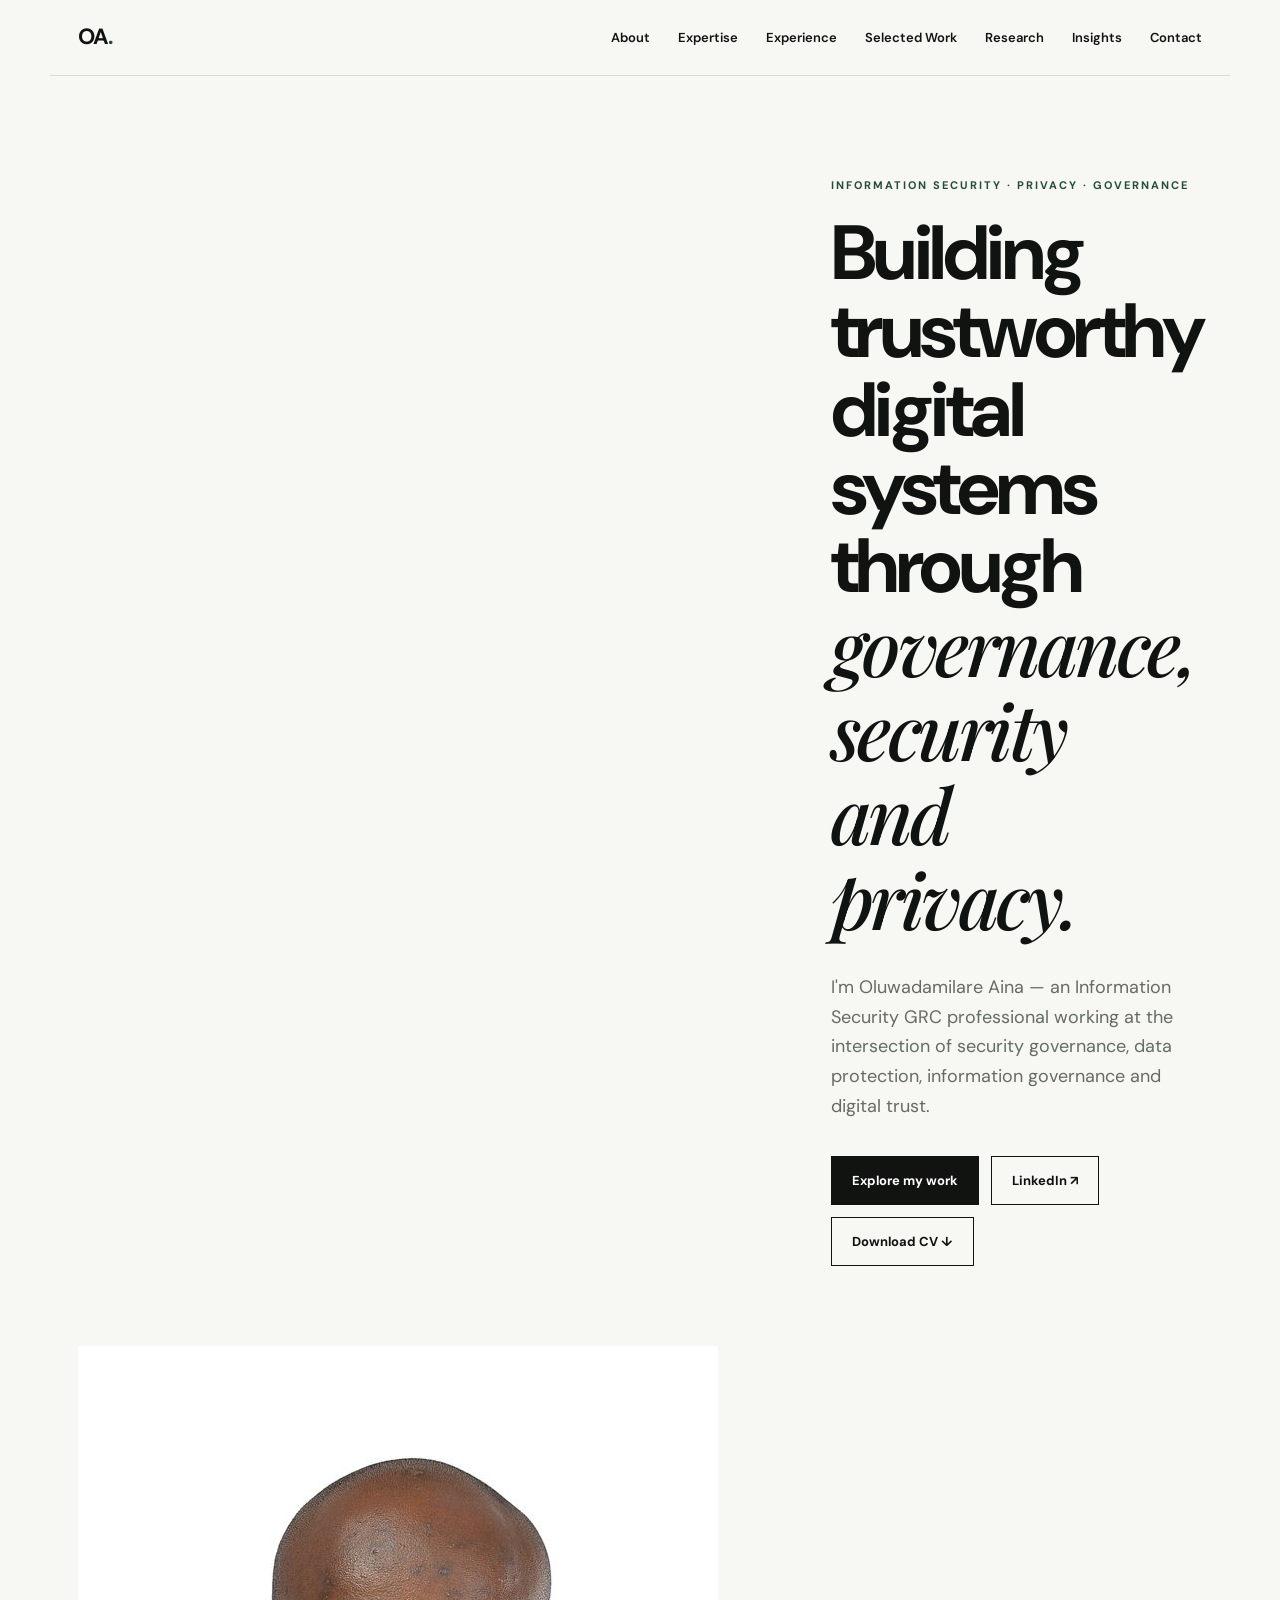
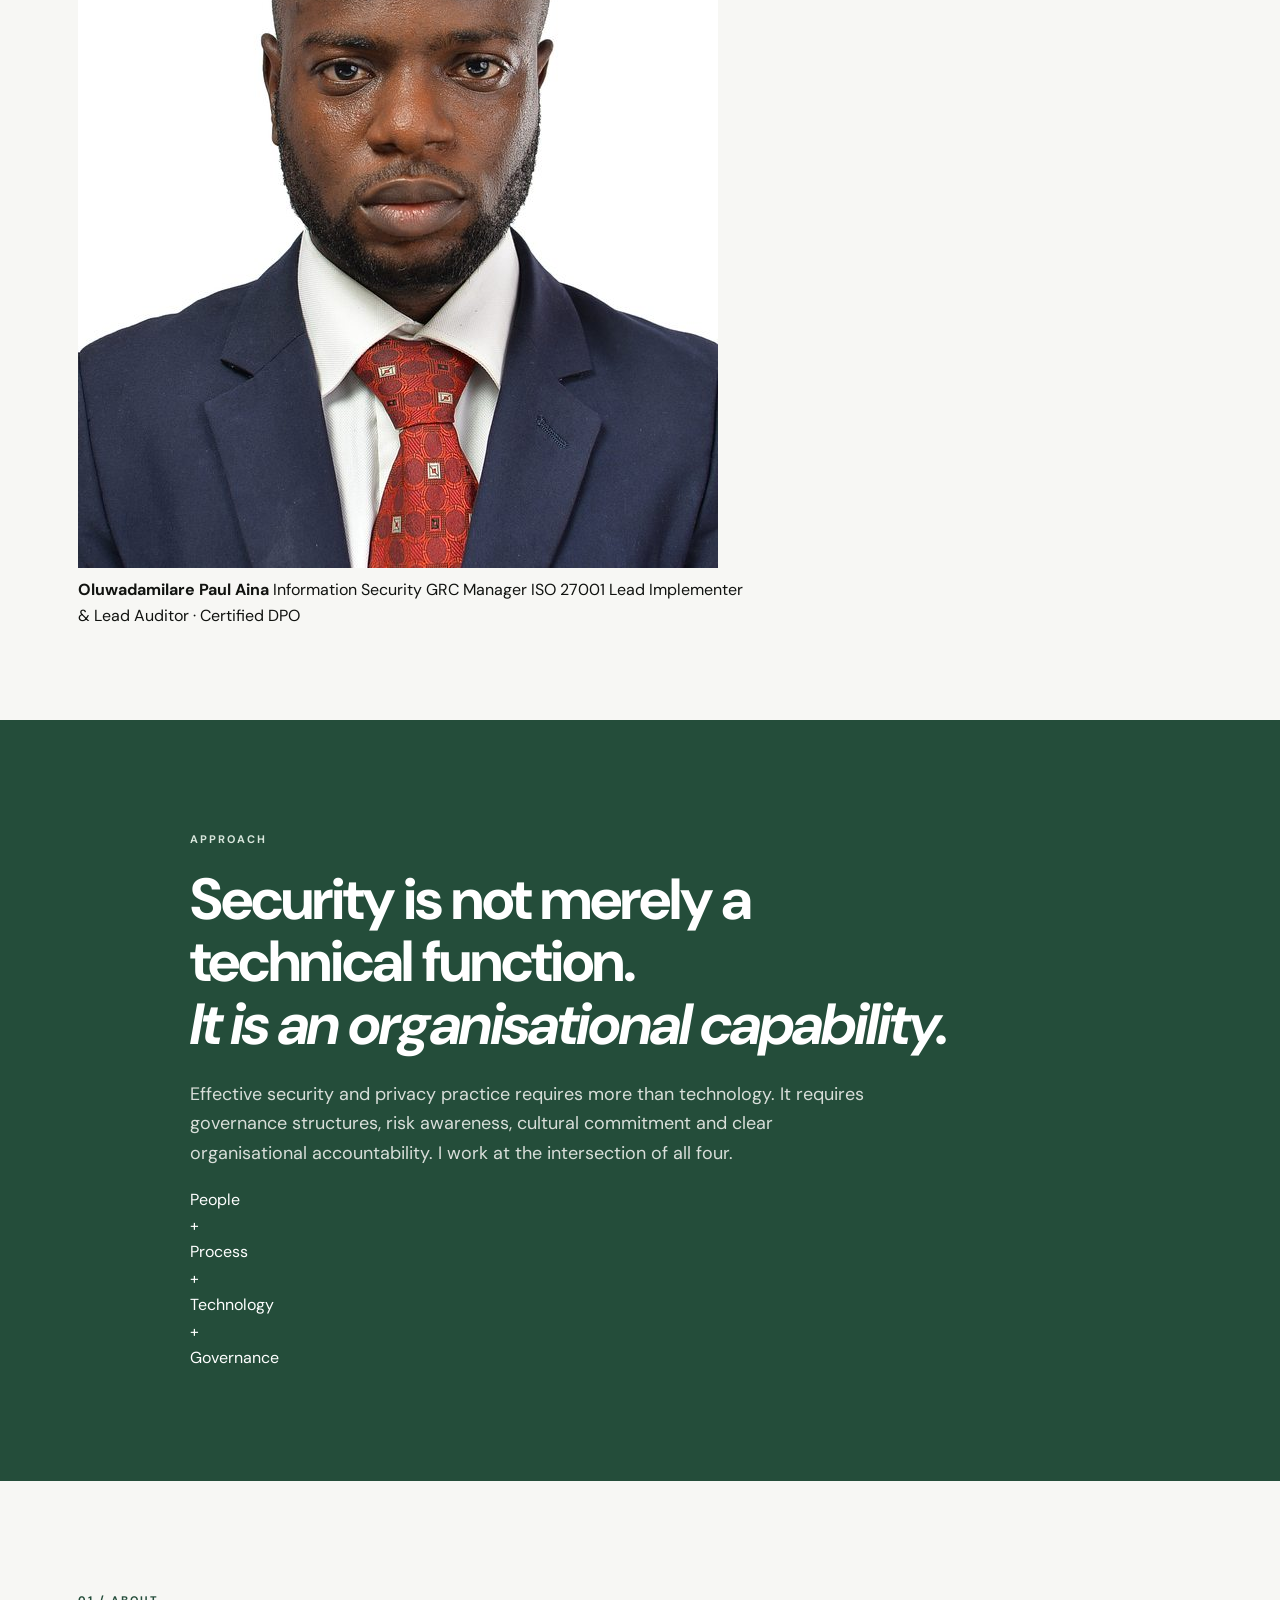
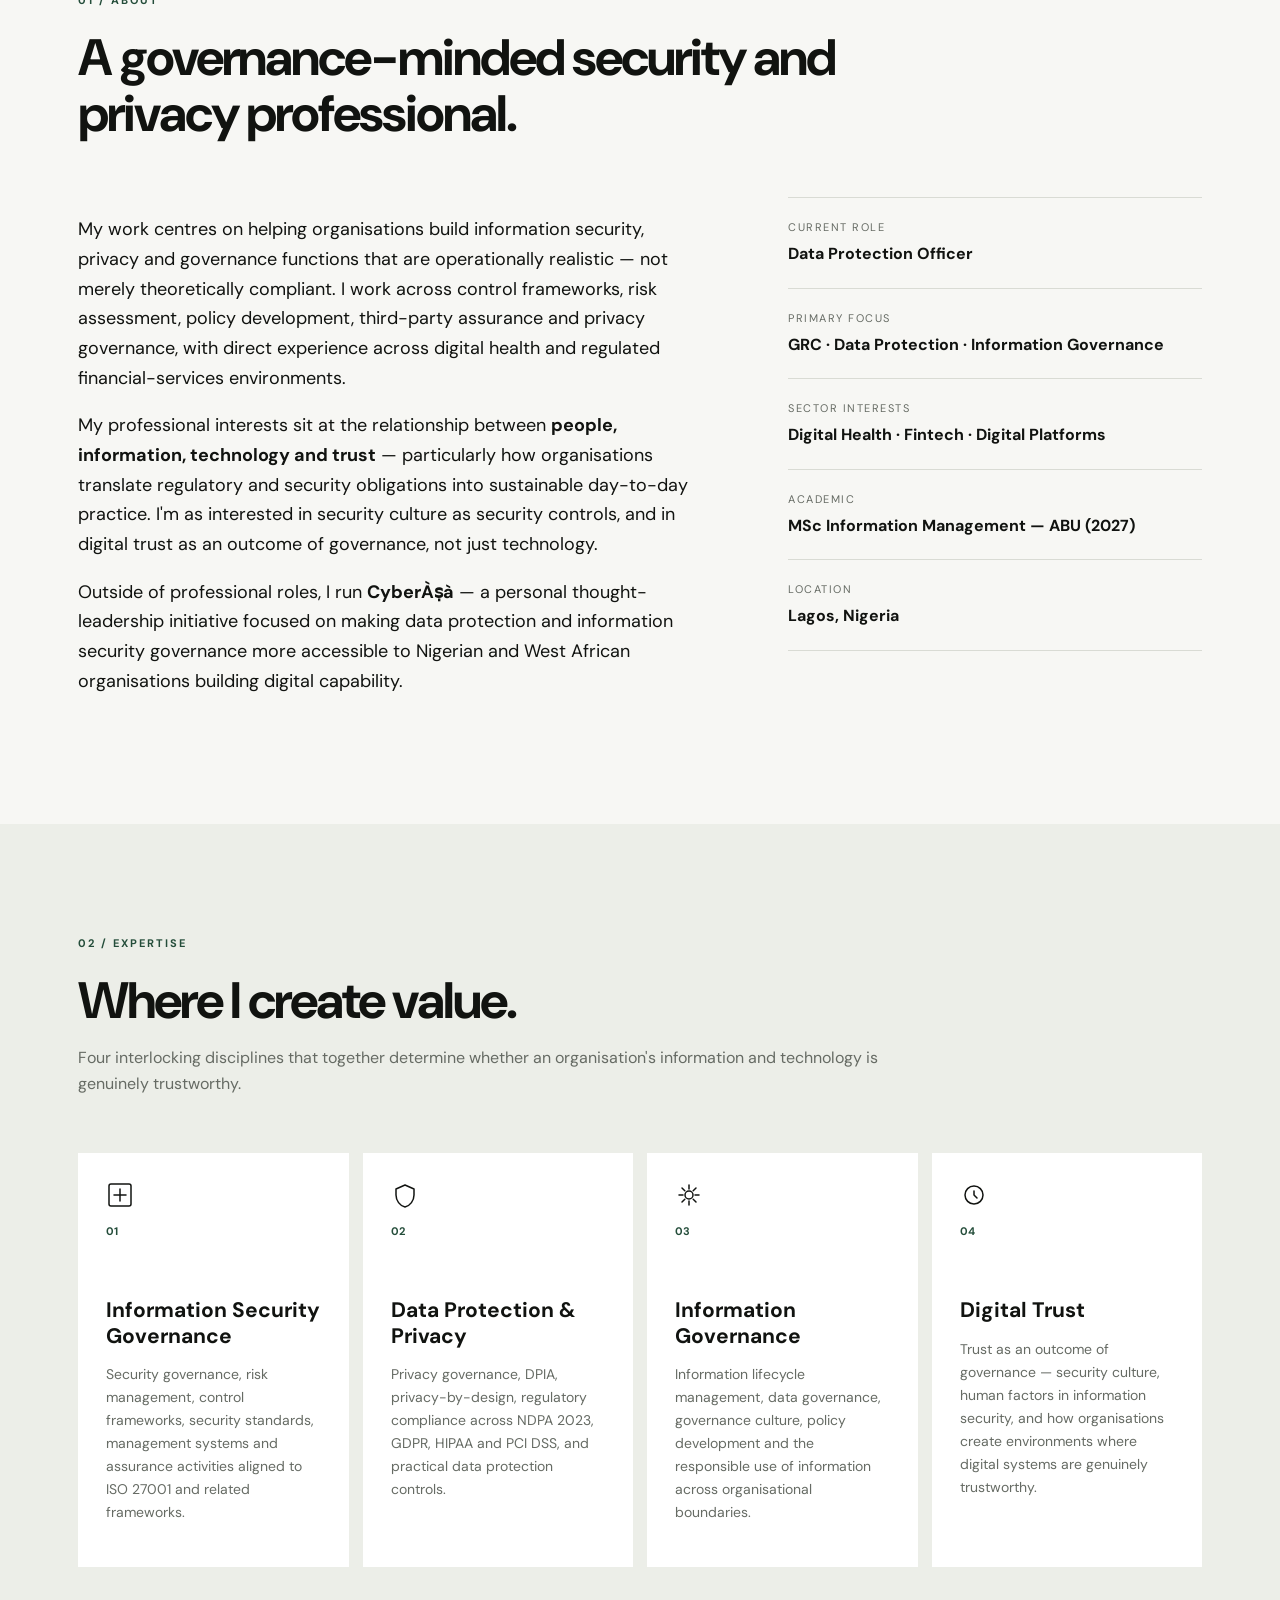
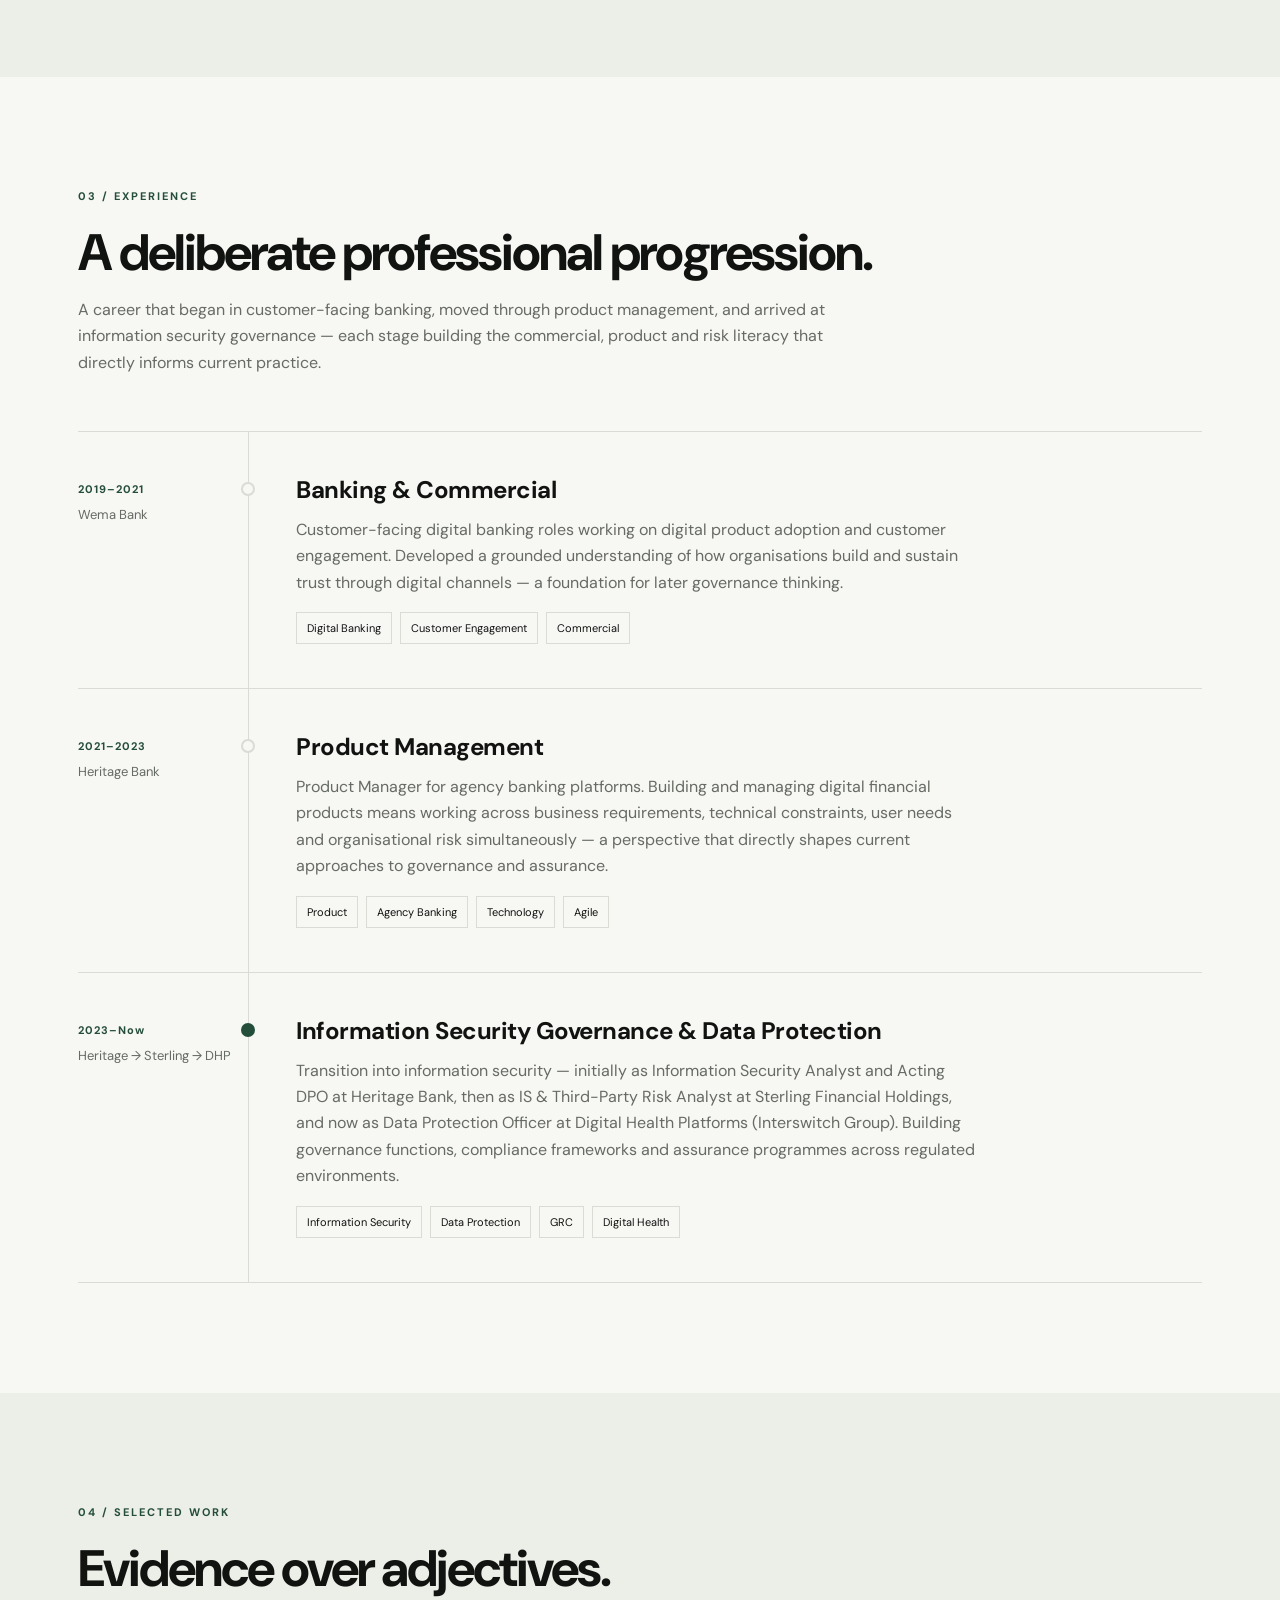
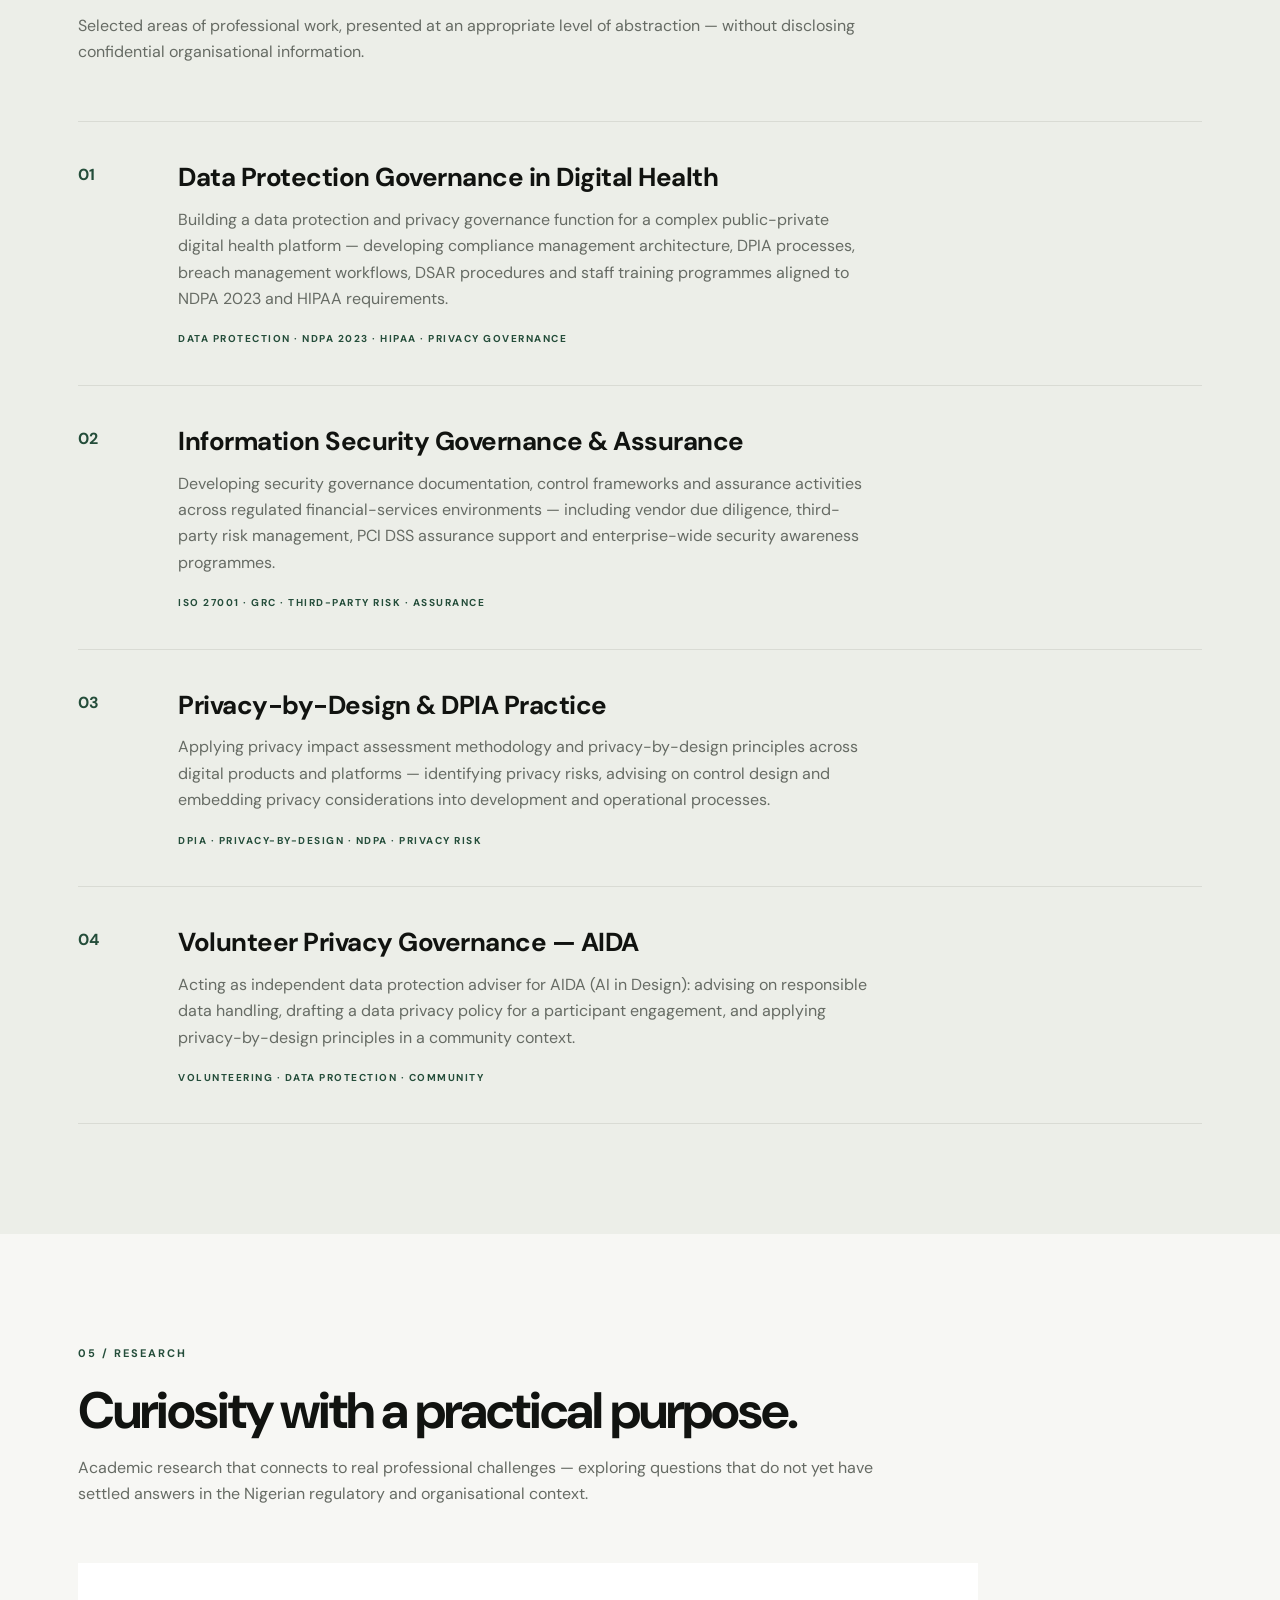
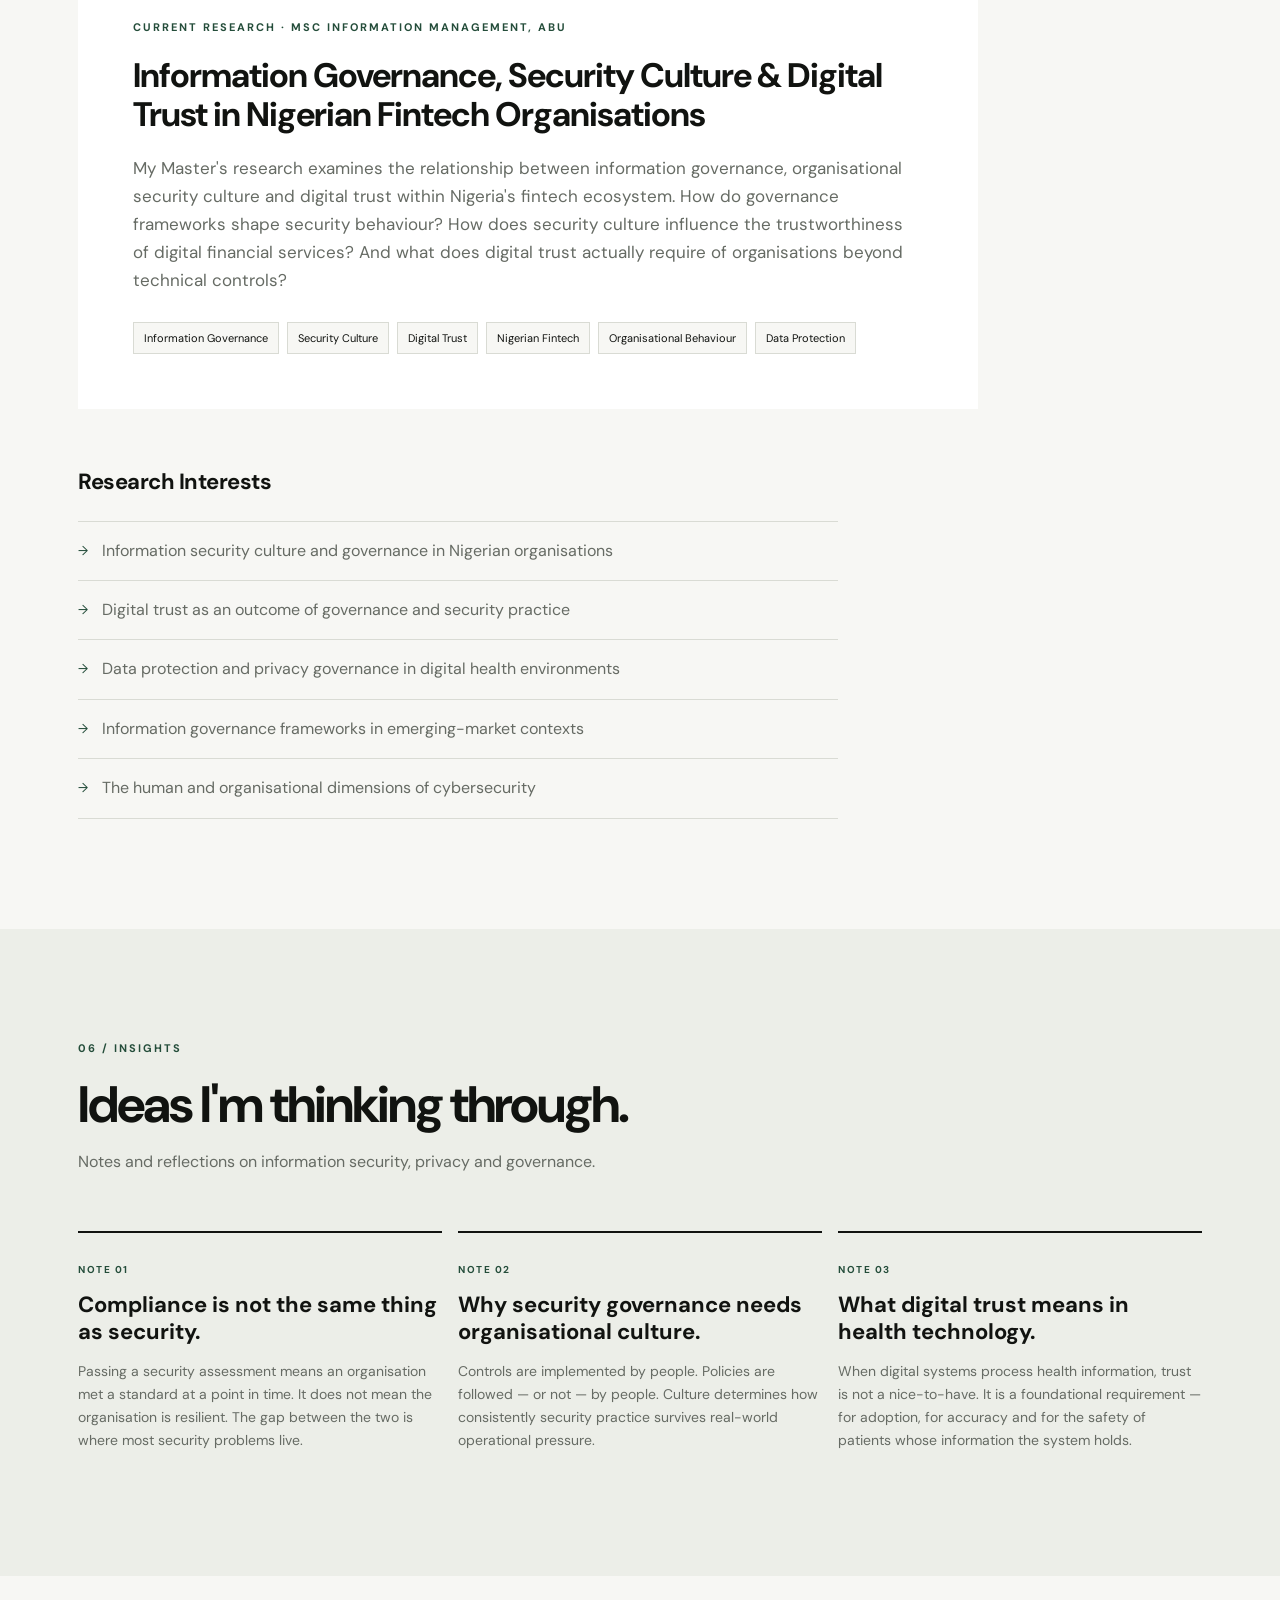
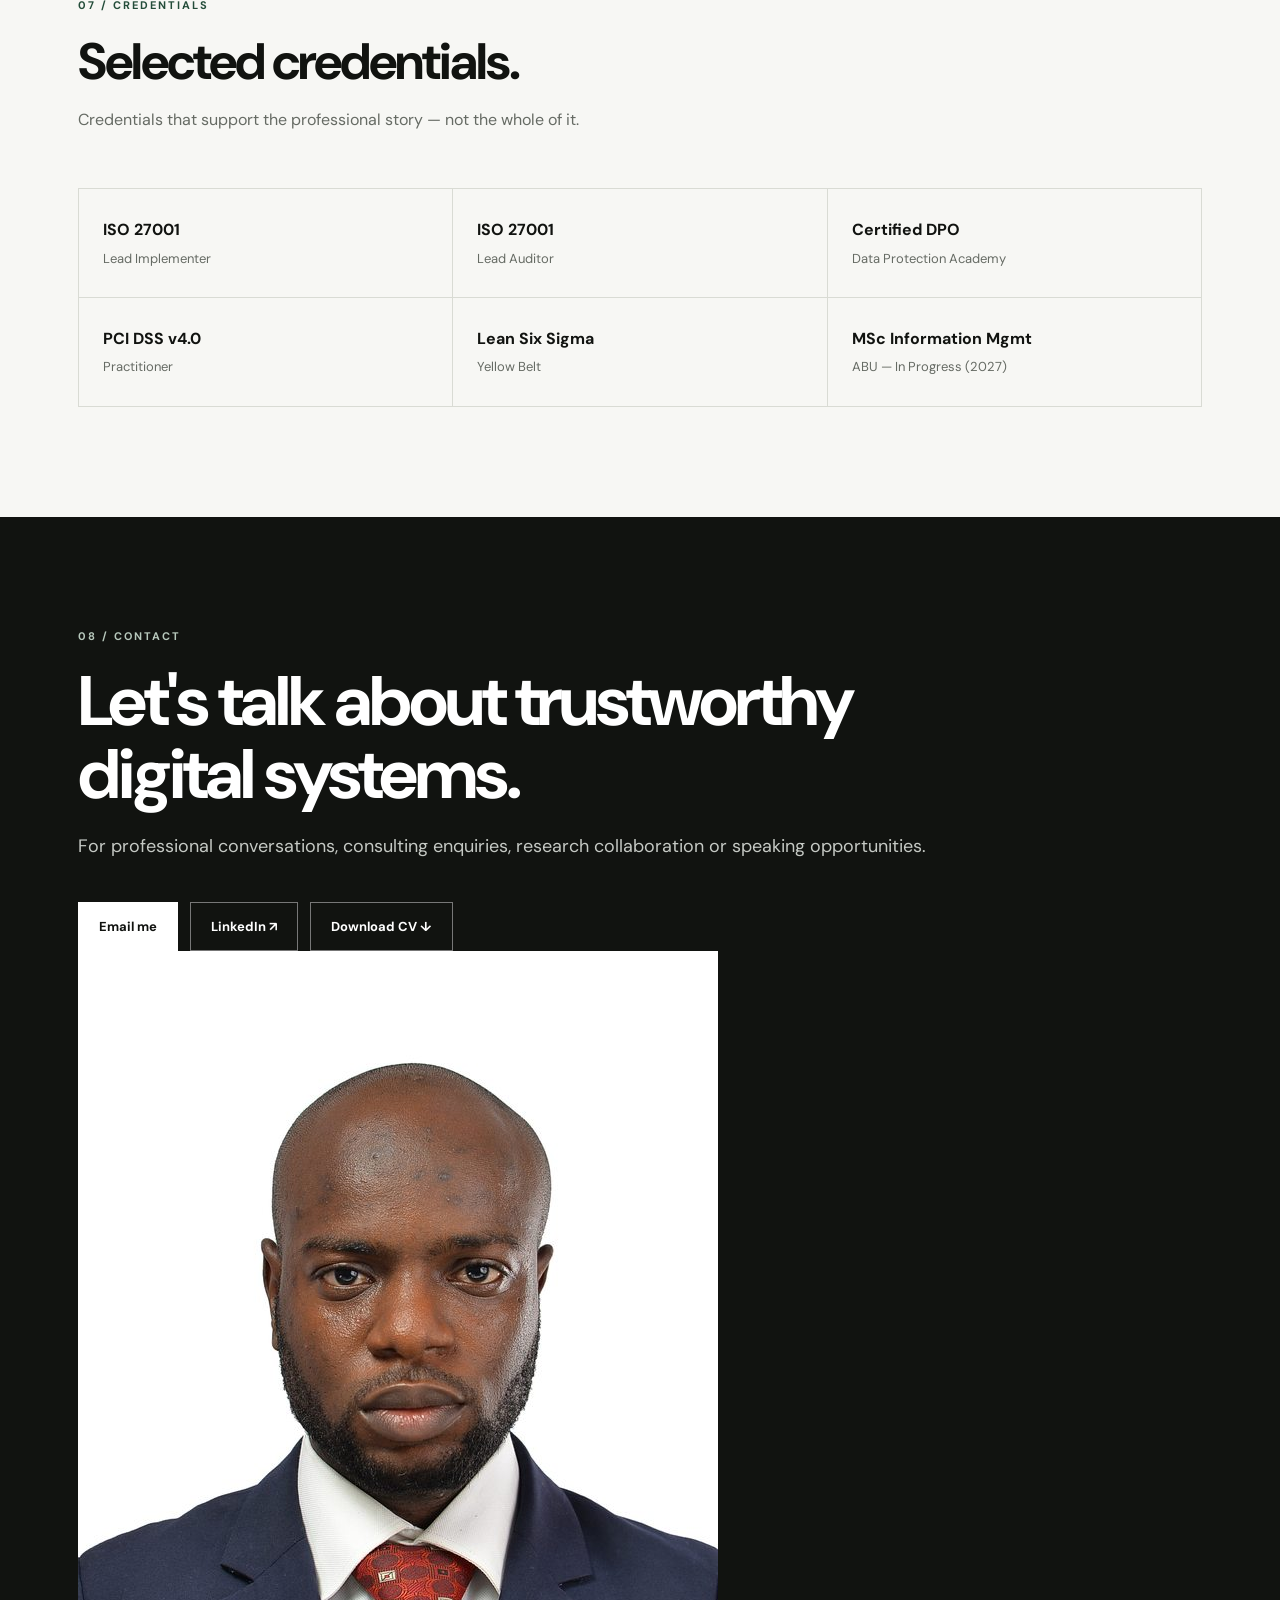
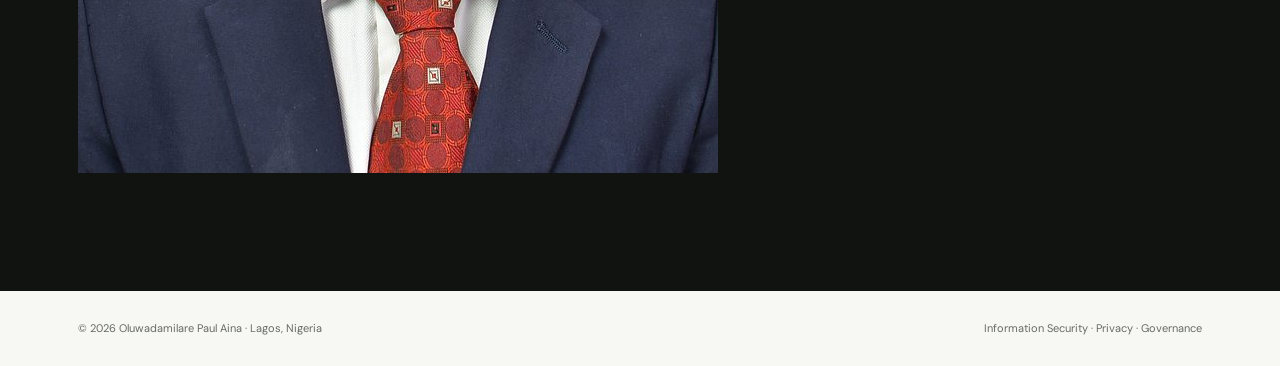
==== commit e89c8c34: "Enhance site with headshot, animations and graphics" ====
--- a/index.html
+++ b/index.html
@@ -5,23 +5,23 @@
   <meta name="viewport" content="width=device-width, initial-scale=1">
   <title>Oluwadamilare Aina | Information Security GRC Manager</title>
   <meta name="description" content="Oluwadamilare Aina — Information Security GRC Manager specialising in security governance, data protection, information governance and digital trust. Lagos, Nigeria.">
-  <link rel="canonical" href="https://theoluwadamilareaina.github.io">
+  <link rel="canonical" href="https://oluwadamilareaina2-max.github.io">
 
   <!-- Open Graph -->
   <meta property="og:type" content="website">
-  <meta property="og:url" content="https://theoluwadamilareaina.io">
+  <meta property="og:url" content="https://oluwadamilareaina2-max.github.io">
   <meta property="og:title" content="Oluwadamilare Aina | Information Security GRC Manager">
-  <meta property="og:description" content="Information Security GRC Manager specialising in security governance, data protection, information governance and digital trust. Lagos, Nigeria.">
-  <meta property="og:image" content="https://theoluwadamilareaina.github.io/og-image.png">
+  <meta property="og:description" content="Information Security GRC Manager — security governance, data protection, information governance and digital trust. Lagos, Nigeria.">
+  <meta property="og:image" content="https://oluwadamilareaina2-max.github.io/headshot.jpg">
   <meta property="og:locale" content="en_GB">
 
-  <!-- Twitter / X Card -->
+  <!-- Twitter / X -->
   <meta name="twitter:card" content="summary_large_image">
   <meta name="twitter:title" content="Oluwadamilare Aina | Information Security GRC Manager">
   <meta name="twitter:description" content="Information Security GRC Manager — security governance, data protection, information governance and digital trust.">
-  <meta name="twitter:image" content="https://theoluwadamilareaina.github.io/og-image.png">
-
-  <!-- Structured Data: Person -->
+  <meta name="twitter:image" content="https://oluwadamilareaina2-max.github.io/headshot.jpg">
+
+  <!-- Structured data -->
   <script type="application/ld+json">
   {
     "@context": "https://schema.org",
@@ -31,40 +31,29 @@
     "description": "Information Security GRC Manager specialising in security governance, data protection, information governance and digital trust.",
     "url": "https://oluwadamilareaina2-max.github.io",
     "email": "Paulaina030@gmail.com",
+    "image": "https://oluwadamilareaina2-max.github.io/headshot.jpg",
     "sameAs": ["https://www.linkedin.com/in/phoenix-paul/"],
-    "address": {
-      "@type": "PostalAddress",
-      "addressLocality": "Lagos",
-      "addressCountry": "NG"
-    },
-    "alumniOf": {
-      "@type": "EducationalOrganization",
-      "name": "Ahmadu Bello University"
-    },
-    "knowsAbout": [
-      "Information Security Governance",
-      "Data Protection",
-      "Privacy Governance",
-      "GRC",
-      "ISO 27001",
-      "NDPA 2023",
-      "DPIA",
-      "Information Governance",
-      "Digital Trust",
-      "Third-Party Risk Management"
-    ]
+    "address": {"@type": "PostalAddress", "addressLocality": "Lagos", "addressCountry": "NG"},
+    "alumniOf": {"@type": "EducationalOrganization", "name": "Ahmadu Bello University"},
+    "knowsAbout": ["Information Security Governance","Data Protection","GRC","ISO 27001","NDPA 2023","DPIA","Information Governance","Digital Trust","Third-Party Risk Management"]
   }
   </script>
 
+  <link rel="preconnect" href="https://fonts.googleapis.com">
+  <link rel="preconnect" href="https://fonts.gstatic.com" crossorigin>
+  <link href="https://fonts.googleapis.com/css2?family=DM+Sans:ital,opsz,wght@0,9..40,400;0,9..40,500;0,9..40,600;0,9..40,700;1,9..40,400&family=Playfair+Display:ital,wght@0,500;0,600;1,500;1,600&display=swap" rel="stylesheet">
   <link rel="stylesheet" href="style.css">
 </head>
 <body>
 
   <a class="skip-link" href="#main-content">Skip to main content</a>
 
+  <!-- ═══ HEADER ═══════════════════════════════════════════════════════════ -->
   <header class="site-header">
     <a class="brand" href="#home" aria-label="Oluwadamilare Aina — home">OA<span>.</span></a>
-    <button class="menu-toggle" aria-label="Open navigation menu" aria-expanded="false" aria-controls="main-nav">☰</button>
+    <button class="menu-toggle" aria-label="Open navigation menu" aria-expanded="false" aria-controls="main-nav">
+      <span class="bar"></span><span class="bar"></span><span class="bar"></span>
+    </button>
     <nav id="main-nav" aria-label="Main navigation">
       <a href="#about">About</a>
       <a href="#expertise">Expertise</a>
@@ -80,45 +69,80 @@
 
     <!-- ═══ HERO ══════════════════════════════════════════════════════════ -->
     <section class="hero" id="home" aria-labelledby="hero-heading">
+
+      <!-- Decorative dot grid -->
+      <div class="hero-dots" aria-hidden="true"></div>
+
       <div class="hero-copy">
-        <p class="eyebrow">INFORMATION SECURITY · PRIVACY · GOVERNANCE</p>
-        <h1 id="hero-heading">Building trustworthy digital systems through <em>governance, security and privacy.</em></h1>
-        <p class="lead">I'm Oluwadamilare Aina — an Information Security GRC professional working at the intersection of security governance, data protection, information governance and digital trust.</p>
-        <div class="actions">
+        <p class="eyebrow" data-hero="0">INFORMATION SECURITY · PRIVACY · GOVERNANCE</p>
+        <h1 id="hero-heading" data-hero="1">
+          Building trustworthy<br>
+          digital systems through<br>
+          <em>governance, security<br>and privacy.</em>
+        </h1>
+        <p class="lead" data-hero="2">I'm Oluwadamilare Aina — an Information Security GRC professional working at the intersection of security governance, data protection, information governance and digital trust.</p>
+        <div class="actions" data-hero="3">
           <a class="button primary" href="#work">Explore my work</a>
-          <a class="button secondary" href="https://www.linkedin.com/in/phoenix-paul/" target="_blank" rel="noopener noreferrer">Connect on LinkedIn ↗</a>
+          <a class="button secondary" href="https://www.linkedin.com/in/phoenix-paul/" target="_blank" rel="noopener noreferrer">LinkedIn ↗</a>
           <a class="button secondary" href="cv.pdf" target="_blank" rel="noopener noreferrer">Download CV ↓</a>
         </div>
       </div>
-      <div class="hero-card" aria-hidden="true">
-        <div class="monogram">OA</div>
-        <p>Information Security GRC Manager</p>
-        <span>ISO 27001 Lead Implementer &amp; Lead Auditor</span>
-        <span>Certified Data Protection Officer</span>
-        <span>Data Protection · Information Governance</span>
-      </div>
-    </section>
-
-    <!-- ═══ POSITIONING STATEMENT ════════════════════════════════════════ -->
+
+      <div class="hero-visual" data-hero="photo" aria-hidden="true">
+        <div class="photo-frame">
+          <img
+            src="headshot.jpg"
+            alt="Oluwadamilare Paul Aina"
+            width="640" height="822"
+            loading="eager"
+            fetchpriority="high"
+          >
+          <div class="photo-accent-block"></div>
+          <div class="photo-border-outline"></div>
+        </div>
+        <div class="hero-name-card">
+          <strong>Oluwadamilare Paul Aina</strong>
+          <span>Information Security GRC Manager</span>
+          <span class="hero-creds">ISO 27001 Lead Implementer &amp; Lead Auditor · Certified DPO</span>
+        </div>
+      </div>
+
+    </section>
+
+    <!-- ═══ STATEMENT ═════════════════════════════════════════════════════ -->
     <section class="statement" aria-labelledby="statement-heading">
-      <p class="eyebrow">APPROACH</p>
-      <h2 id="statement-heading">Security is not merely a technical function. It is an organisational capability.</h2>
-      <p>Effective security and privacy practice requires more than technology. It requires governance structures, risk awareness, cultural commitment and clear organisational accountability. I work at the intersection of all four.</p>
+      <div class="statement-inner">
+        <p class="eyebrow" data-reveal>APPROACH</p>
+        <h2 id="statement-heading" data-reveal data-delay="1">
+          Security is not merely a<br>technical function.<br>
+          <em>It is an organisational capability.</em>
+        </h2>
+        <p data-reveal data-delay="2">Effective security and privacy practice requires more than technology. It requires governance structures, risk awareness, cultural commitment and clear organisational accountability. I work at the intersection of all four.</p>
+      </div>
+      <div class="statement-pillars" aria-hidden="true">
+        <div data-reveal data-delay="1"><span>People</span></div>
+        <div class="plus" data-reveal data-delay="2">+</div>
+        <div data-reveal data-delay="3"><span>Process</span></div>
+        <div class="plus" data-reveal data-delay="3">+</div>
+        <div data-reveal data-delay="4"><span>Technology</span></div>
+        <div class="plus" data-reveal data-delay="4">+</div>
+        <div data-reveal data-delay="5"><span>Governance</span></div>
+      </div>
     </section>
 
     <!-- ═══ ABOUT ══════════════════════════════════════════════════════════ -->
     <section id="about" class="section" aria-labelledby="about-heading">
-      <div class="section-heading">
+      <div class="section-heading" data-reveal>
         <p class="eyebrow">01 / ABOUT</p>
         <h2 id="about-heading">A governance-minded security and privacy professional.</h2>
       </div>
       <div class="two-col">
         <div>
-          <p>My work centres on helping organisations build information security, privacy and governance functions that are operationally realistic — not merely theoretically compliant. I work across control frameworks, risk assessment, policy development, third-party assurance and privacy governance, with direct experience across digital health and regulated financial-services environments.</p>
-          <p>My professional interests sit at the relationship between <strong>people, information, technology and trust</strong> — particularly how organisations translate regulatory and security obligations into sustainable practice. I'm as interested in security culture as security controls, and in digital trust as an outcome of governance, not just technology.</p>
-          <p>Outside of professional roles, I run <strong>CyberÀṣà</strong> — a personal thought-leadership initiative focused on making data protection and information security governance more accessible to Nigerian and West African organisations building digital capability.</p>
-        </div>
-        <div class="fact-list">
+          <p data-reveal>My work centres on helping organisations build information security, privacy and governance functions that are operationally realistic — not merely theoretically compliant. I work across control frameworks, risk assessment, policy development, third-party assurance and privacy governance, with direct experience across digital health and regulated financial-services environments.</p>
+          <p data-reveal data-delay="1">My professional interests sit at the relationship between <strong>people, information, technology and trust</strong> — particularly how organisations translate regulatory and security obligations into sustainable day-to-day practice. I'm as interested in security culture as security controls, and in digital trust as an outcome of governance, not just technology.</p>
+          <p data-reveal data-delay="2">Outside of professional roles, I run <strong>CyberÀṣà</strong> — a personal thought-leadership initiative focused on making data protection and information security governance more accessible to Nigerian and West African organisations building digital capability.</p>
+        </div>
+        <div class="fact-list" data-reveal data-delay="1">
           <div><span>Current role</span><strong>Data Protection Officer</strong></div>
           <div><span>Primary focus</span><strong>GRC · Data Protection · Information Governance</strong></div>
           <div><span>Sector interests</span><strong>Digital Health · Fintech · Digital Platforms</strong></div>
@@ -130,28 +154,40 @@
 
     <!-- ═══ EXPERTISE ═════════════════════════════════════════════════════ -->
     <section id="expertise" class="section alt" aria-labelledby="expertise-heading">
-      <div class="section-heading">
+      <div class="section-heading" data-reveal>
         <p class="eyebrow">02 / EXPERTISE</p>
         <h2 id="expertise-heading">Where I create value.</h2>
         <p>Four interlocking disciplines that together determine whether an organisation's information and technology is genuinely trustworthy.</p>
       </div>
       <div class="cards">
-        <article>
+        <article data-reveal data-delay="1">
+          <div class="card-icon" aria-hidden="true">
+            <svg width="28" height="28" viewBox="0 0 28 28" fill="none"><rect x="3" y="3" width="22" height="22" rx="2" stroke="currentColor" stroke-width="1.5"/><path d="M8 14h12M14 8v12" stroke="currentColor" stroke-width="1.5" stroke-linecap="round"/></svg>
+          </div>
           <span class="number">01</span>
           <h3>Information Security Governance</h3>
           <p>Security governance, risk management, control frameworks, security standards, management systems and assurance activities aligned to ISO 27001 and related frameworks.</p>
         </article>
-        <article>
+        <article data-reveal data-delay="2">
+          <div class="card-icon" aria-hidden="true">
+            <svg width="28" height="28" viewBox="0 0 28 28" fill="none"><path d="M14 4L5 8v6c0 5.5 3.8 10.7 9 12 5.2-1.3 9-6.5 9-12V8l-9-4z" stroke="currentColor" stroke-width="1.5" stroke-linejoin="round"/></svg>
+          </div>
           <span class="number">02</span>
           <h3>Data Protection &amp; Privacy</h3>
           <p>Privacy governance, DPIA, privacy-by-design, regulatory compliance across NDPA 2023, GDPR, HIPAA and PCI DSS, and practical data protection controls.</p>
         </article>
-        <article>
+        <article data-reveal data-delay="3">
+          <div class="card-icon" aria-hidden="true">
+            <svg width="28" height="28" viewBox="0 0 28 28" fill="none"><circle cx="14" cy="14" r="4" stroke="currentColor" stroke-width="1.5"/><path d="M14 4v4M14 20v4M4 14h4M20 14h4M7 7l2.8 2.8M18.2 18.2L21 21M7 21l2.8-2.8M18.2 9.8L21 7" stroke="currentColor" stroke-width="1.5" stroke-linecap="round"/></svg>
+          </div>
           <span class="number">03</span>
           <h3>Information Governance</h3>
           <p>Information lifecycle management, data governance, governance culture, policy development and the responsible use of information across organisational boundaries.</p>
         </article>
-        <article>
+        <article data-reveal data-delay="4">
+          <div class="card-icon" aria-hidden="true">
+            <svg width="28" height="28" viewBox="0 0 28 28" fill="none"><path d="M5 14a9 9 0 1118 0A9 9 0 015 14z" stroke="currentColor" stroke-width="1.5"/><path d="M14 10v4l3 3" stroke="currentColor" stroke-width="1.5" stroke-linecap="round" stroke-linejoin="round"/></svg>
+          </div>
           <span class="number">04</span>
           <h3>Digital Trust</h3>
           <p>Trust as an outcome of governance — security culture, human factors in information security, and how organisations create environments where digital systems are genuinely trustworthy.</p>
@@ -161,26 +197,26 @@
 
     <!-- ═══ EXPERIENCE ════════════════════════════════════════════════════ -->
     <section id="experience" class="section" aria-labelledby="experience-heading">
-      <div class="section-heading">
+      <div class="section-heading" data-reveal>
         <p class="eyebrow">03 / EXPERIENCE</p>
         <h2 id="experience-heading">A deliberate professional progression.</h2>
         <p>A career that began in customer-facing banking, moved through product management, and arrived at information security governance — each stage building the commercial, product and risk literacy that directly informs current practice.</p>
       </div>
       <div class="timeline">
 
-        <div class="timeline-item">
+        <div class="timeline-item" data-reveal>
           <div class="timeline-meta">
             <span class="timeline-period">2019–2021</span>
             <span class="timeline-org">Wema Bank</span>
           </div>
           <div class="timeline-content">
             <h3>Banking &amp; Commercial</h3>
-            <p>Customer-facing digital banking roles, working on digital product adoption and customer engagement. Developed a grounded understanding of how organisations build and sustain trust through digital channels — a foundation for later governance thinking.</p>
+            <p>Customer-facing digital banking roles working on digital product adoption and customer engagement. Developed a grounded understanding of how organisations build and sustain trust through digital channels — a foundation for later governance thinking.</p>
             <div class="tags"><span>Digital Banking</span><span>Customer Engagement</span><span>Commercial</span></div>
           </div>
         </div>
 
-        <div class="timeline-item">
+        <div class="timeline-item" data-reveal>
           <div class="timeline-meta">
             <span class="timeline-period">2021–2023</span>
             <span class="timeline-org">Heritage Bank</span>
@@ -192,14 +228,14 @@
           </div>
         </div>
 
-        <div class="timeline-item current">
+        <div class="timeline-item current" data-reveal>
           <div class="timeline-meta">
-            <span class="timeline-period">2023–Present</span>
-            <span class="timeline-org">Heritage Bank → Sterling → DHP</span>
+            <span class="timeline-period">2023–Now</span>
+            <span class="timeline-org">Heritage → Sterling → DHP</span>
           </div>
           <div class="timeline-content">
             <h3>Information Security Governance &amp; Data Protection</h3>
-            <p>Transition into information security — initially as Information Security Analyst and Acting DPO at Heritage Bank, then as Information Security &amp; Third-Party Risk Analyst at Sterling Financial Holdings, and now as Data Protection Officer at Digital Health Platforms (Interswitch Group). Building governance functions, compliance frameworks and assurance programmes across regulated environments.</p>
+            <p>Transition into information security — initially as Information Security Analyst and Acting DPO at Heritage Bank, then as IS &amp; Third-Party Risk Analyst at Sterling Financial Holdings, and now as Data Protection Officer at Digital Health Platforms (Interswitch Group). Building governance functions, compliance frameworks and assurance programmes across regulated environments.</p>
             <div class="tags"><span>Information Security</span><span>Data Protection</span><span>GRC</span><span>Digital Health</span></div>
           </div>
         </div>
@@ -209,23 +245,23 @@
 
     <!-- ═══ SELECTED WORK ═════════════════════════════════════════════════ -->
     <section id="work" class="section alt" aria-labelledby="work-heading">
-      <div class="section-heading">
+      <div class="section-heading" data-reveal>
         <p class="eyebrow">04 / SELECTED WORK</p>
         <h2 id="work-heading">Evidence over adjectives.</h2>
-        <p>Selected areas of professional work, presented at an appropriate level of abstraction — without exposing confidential organisational information.</p>
+        <p>Selected areas of professional work, presented at an appropriate level of abstraction — without disclosing confidential organisational information.</p>
       </div>
       <div class="work-list">
 
-        <article class="work-item">
+        <article class="work-item" data-reveal>
           <span aria-hidden="true">01</span>
           <div>
             <h3>Data Protection Governance in Digital Health</h3>
-            <p>Building a data protection and privacy governance function for a complex public-private digital health platform — developing compliance management architecture, DPIA processes, breach management workflows, DSAR procedures and staff training programmes, aligned to NDPA 2023, HIPAA and HITRUST requirements.</p>
+            <p>Building a data protection and privacy governance function for a complex public-private digital health platform — developing compliance management architecture, DPIA processes, breach management workflows, DSAR procedures and staff training programmes aligned to NDPA 2023 and HIPAA requirements.</p>
             <small>DATA PROTECTION · NDPA 2023 · HIPAA · PRIVACY GOVERNANCE</small>
           </div>
         </article>
 
-        <article class="work-item">
+        <article class="work-item" data-reveal>
           <span aria-hidden="true">02</span>
           <div>
             <h3>Information Security Governance &amp; Assurance</h3>
@@ -234,7 +270,7 @@
           </div>
         </article>
 
-        <article class="work-item">
+        <article class="work-item" data-reveal>
           <span aria-hidden="true">03</span>
           <div>
             <h3>Privacy-by-Design &amp; DPIA Practice</h3>
@@ -243,11 +279,11 @@
           </div>
         </article>
 
-        <article class="work-item">
+        <article class="work-item" data-reveal>
           <span aria-hidden="true">04</span>
           <div>
             <h3>Volunteer Privacy Governance — AIDA</h3>
-            <p>Acting as independent data protection adviser for AIDA (AI in Design): advising on responsible data handling, drafting a data privacy policy for a participant engagement, and applying privacy-by-design principles in a community and volunteering context.</p>
+            <p>Acting as independent data protection adviser for AIDA (AI in Design): advising on responsible data handling, drafting a data privacy policy for a participant engagement, and applying privacy-by-design principles in a community context.</p>
             <small>VOLUNTEERING · DATA PROTECTION · COMMUNITY</small>
           </div>
         </article>
@@ -257,15 +293,15 @@
 
     <!-- ═══ RESEARCH ══════════════════════════════════════════════════════ -->
     <section id="research" class="section" aria-labelledby="research-heading">
-      <div class="section-heading">
+      <div class="section-heading" data-reveal>
         <p class="eyebrow">05 / RESEARCH</p>
         <h2 id="research-heading">Curiosity with a practical purpose.</h2>
         <p>Academic research that connects to real professional challenges — exploring questions that do not yet have settled answers in the Nigerian regulatory and organisational context.</p>
       </div>
-      <div class="research-card">
+      <div class="research-card" data-reveal>
         <p class="eyebrow">CURRENT RESEARCH · MSC INFORMATION MANAGEMENT, ABU</p>
         <h3>Information Governance, Security Culture &amp; Digital Trust in Nigerian Fintech Organisations</h3>
-        <p>My Master's research examines the relationship between information governance, organisational security culture and digital trust within Nigeria's fintech ecosystem. How do governance frameworks shape security behaviour? How does security culture influence the perceived trustworthiness of digital financial services? And what does digital trust actually require of organisations beyond technical controls?</p>
+        <p>My Master's research examines the relationship between information governance, organisational security culture and digital trust within Nigeria's fintech ecosystem. How do governance frameworks shape security behaviour? How does security culture influence the trustworthiness of digital financial services? And what does digital trust actually require of organisations beyond technical controls?</p>
         <div class="tags">
           <span>Information Governance</span>
           <span>Security Culture</span>
@@ -275,7 +311,7 @@
           <span>Data Protection</span>
         </div>
       </div>
-      <div class="research-interests">
+      <div class="research-interests" data-reveal>
         <h3>Research Interests</h3>
         <ul class="interest-list">
           <li>Information security culture and governance in Nigerian organisations</li>
@@ -289,23 +325,23 @@
 
     <!-- ═══ INSIGHTS ══════════════════════════════════════════════════════ -->
     <section id="insights" class="section alt" aria-labelledby="insights-heading">
-      <div class="section-heading">
+      <div class="section-heading" data-reveal>
         <p class="eyebrow">06 / INSIGHTS</p>
         <h2 id="insights-heading">Ideas I'm thinking through.</h2>
-        <p>Notes and reflections on information security, privacy and governance. Not polished positions — ongoing thinking.</p>
+        <p>Notes and reflections on information security, privacy and governance.</p>
       </div>
       <div class="insights-grid">
-        <article>
+        <article data-reveal data-delay="1">
           <span>NOTE 01</span>
           <h3>Compliance is not the same thing as security.</h3>
           <p>Passing a security assessment means an organisation met a standard at a point in time. It does not mean the organisation is resilient. The gap between the two is where most security problems live.</p>
         </article>
-        <article>
+        <article data-reveal data-delay="2">
           <span>NOTE 02</span>
           <h3>Why security governance needs organisational culture.</h3>
-          <p>Controls are implemented by people. Policies are followed — or not — by people. Culture determines how consistently security practice survives the pressure of real-world business operations.</p>
-        </article>
-        <article>
+          <p>Controls are implemented by people. Policies are followed — or not — by people. Culture determines how consistently security practice survives real-world operational pressure.</p>
+        </article>
+        <article data-reveal data-delay="3">
           <span>NOTE 03</span>
           <h3>What digital trust means in health technology.</h3>
           <p>When digital systems process health information, trust is not a nice-to-have. It is a foundational requirement — for adoption, for accuracy and for the safety of patients whose information the system holds.</p>
@@ -315,30 +351,37 @@
 
     <!-- ═══ CREDENTIALS ════════════════════════════════════════════════════ -->
     <section class="section credentials" aria-labelledby="credentials-heading">
-      <div class="section-heading">
+      <div class="section-heading" data-reveal>
         <p class="eyebrow">07 / CREDENTIALS</p>
         <h2 id="credentials-heading">Selected credentials.</h2>
         <p>Credentials that support the professional story — not the whole of it.</p>
       </div>
       <div class="credential-grid">
-        <div><strong>ISO 27001</strong><span>Lead Implementer</span></div>
-        <div><strong>ISO 27001</strong><span>Lead Auditor</span></div>
-        <div><strong>Certified DPO</strong><span>Data Protection Academy</span></div>
-        <div><strong>PCI DSS v4.0</strong><span>Practitioner</span></div>
-        <div><strong>Lean Six Sigma</strong><span>Yellow Belt</span></div>
-        <div><strong>MSc Information Mgmt</strong><span>ABU — In Progress (2027)</span></div>
+        <div data-reveal data-delay="1"><strong>ISO 27001</strong><span>Lead Implementer</span></div>
+        <div data-reveal data-delay="2"><strong>ISO 27001</strong><span>Lead Auditor</span></div>
+        <div data-reveal data-delay="3"><strong>Certified DPO</strong><span>Data Protection Academy</span></div>
+        <div data-reveal data-delay="1"><strong>PCI DSS v4.0</strong><span>Practitioner</span></div>
+        <div data-reveal data-delay="2"><strong>Lean Six Sigma</strong><span>Yellow Belt</span></div>
+        <div data-reveal data-delay="3"><strong>MSc Information Mgmt</strong><span>ABU — In Progress (2027)</span></div>
       </div>
     </section>
 
     <!-- ═══ CONTACT ════════════════════════════════════════════════════════ -->
     <section id="contact" class="contact" aria-labelledby="contact-heading">
-      <p class="eyebrow">08 / CONTACT</p>
-      <h2 id="contact-heading">Let's talk about trustworthy digital systems.</h2>
-      <p>For professional conversations, consulting enquiries, research collaboration or speaking opportunities.</p>
-      <div class="actions">
-        <a class="button primary" href="mailto:Paulaina030@gmail.com">Email me</a>
-        <a class="button secondary" href="https://www.linkedin.com/in/phoenix-paul/" target="_blank" rel="noopener noreferrer">LinkedIn ↗</a>
-        <a class="button secondary" href="cv.pdf" target="_blank" rel="noopener noreferrer">Download CV ↓</a>
+      <div class="contact-inner">
+        <div class="contact-copy" data-reveal>
+          <p class="eyebrow">08 / CONTACT</p>
+          <h2 id="contact-heading">Let's talk about trustworthy digital systems.</h2>
+          <p>For professional conversations, consulting enquiries, research collaboration or speaking opportunities.</p>
+          <div class="actions">
+            <a class="button primary" href="mailto:Paulaina030@gmail.com">Email me</a>
+            <a class="button secondary" href="https://www.linkedin.com/in/phoenix-paul/" target="_blank" rel="noopener noreferrer">LinkedIn ↗</a>
+            <a class="button secondary" href="cv.pdf" target="_blank" rel="noopener noreferrer">Download CV ↓</a>
+          </div>
+        </div>
+        <div class="contact-photo" data-reveal data-delay="2" aria-hidden="true">
+          <img src="headshot.jpg" alt="" width="640" height="822" loading="lazy">
+        </div>
       </div>
     </section>
 
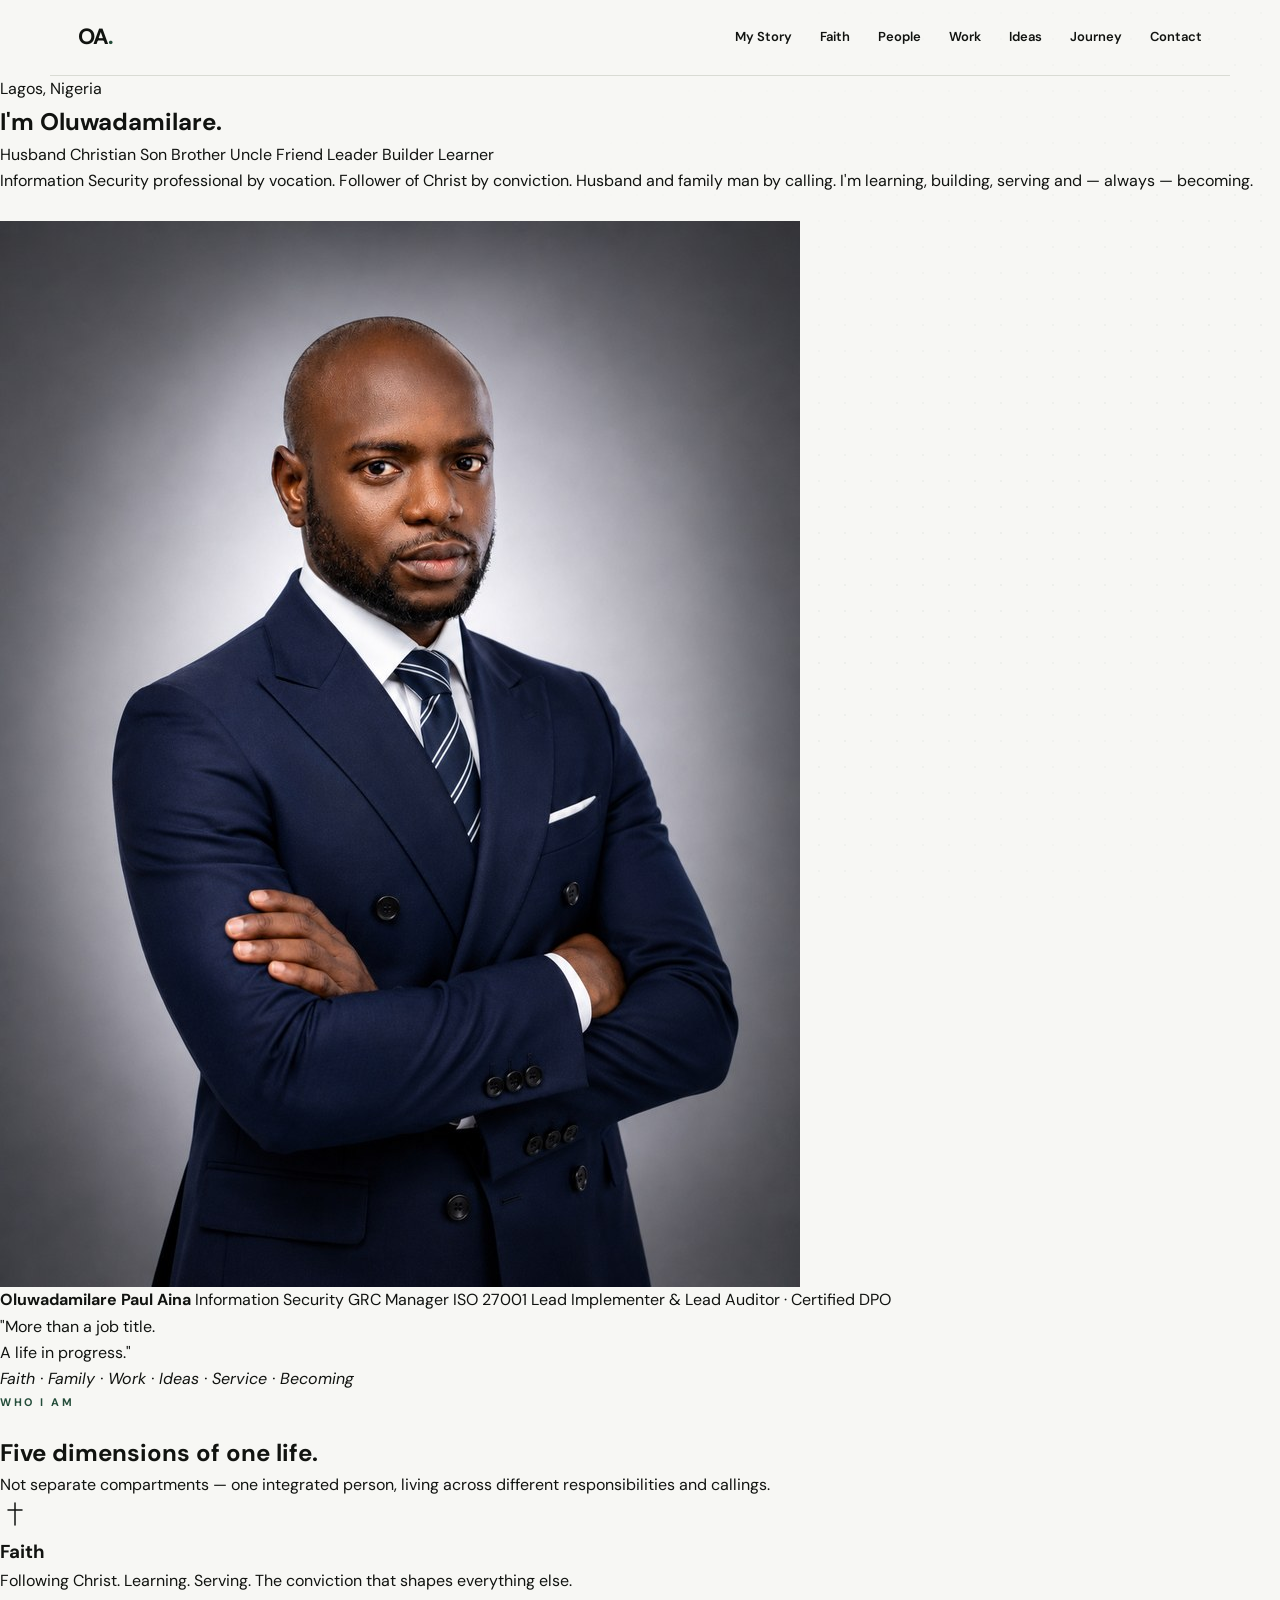
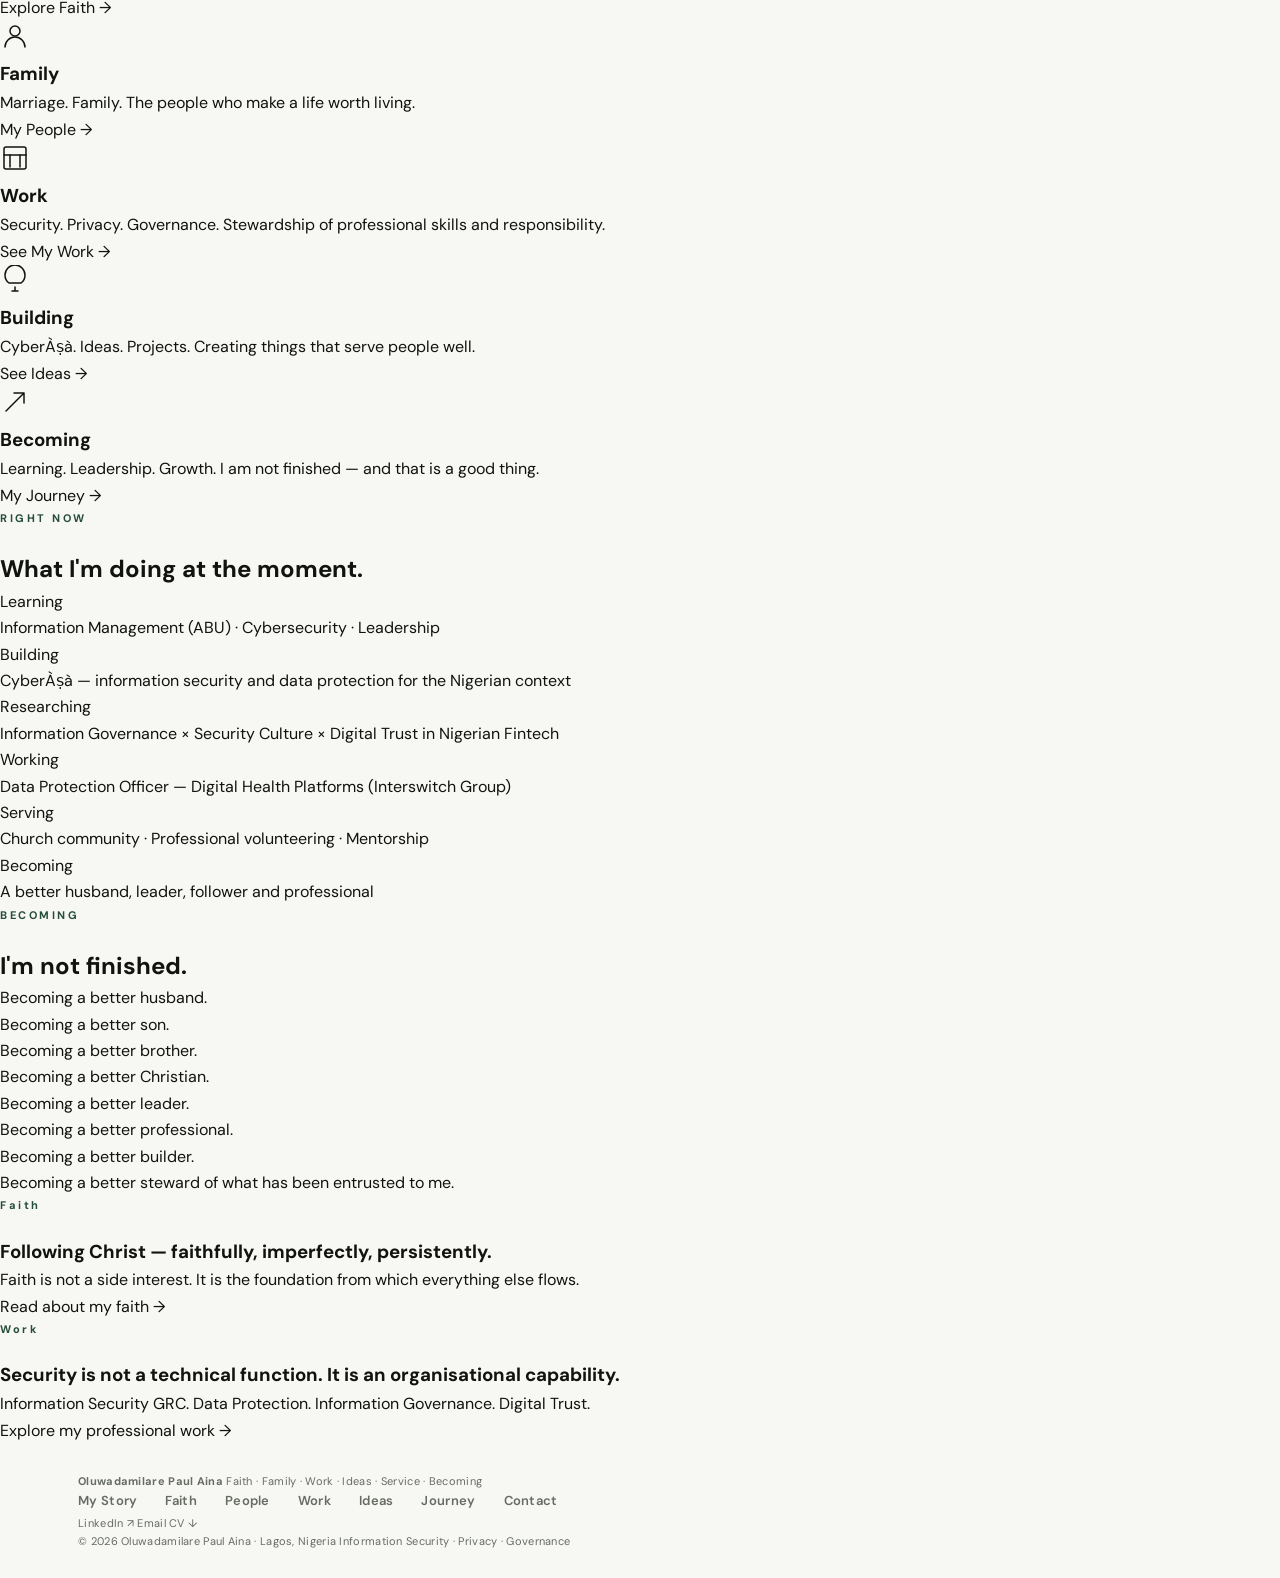
==== commit 05e2379a: "Rebuild as personal digital home" ====
--- a/index.html
+++ b/index.html
@@ -3,395 +3,250 @@
 <head>
   <meta charset="utf-8">
   <meta name="viewport" content="width=device-width, initial-scale=1">
-  <title>Oluwadamilare Aina | Information Security GRC Manager</title>
-  <meta name="description" content="Oluwadamilare Aina — Information Security GRC Manager specialising in security governance, data protection, information governance and digital trust. Lagos, Nigeria.">
-  <link rel="canonical" href="https://oluwadamilareaina2-max.github.io">
-
-  <!-- Open Graph -->
+  <title>Oluwadamilare Aina | Faith. Family. Work. Ideas. Becoming.</title>
+  <meta name="description" content="Oluwadamilare Aina — husband, Christian, information security professional, researcher, builder and learner. Lagos, Nigeria.">
+  <link rel="canonical" href="https://oluwadamilareaina2-max.github.io/">
   <meta property="og:type" content="website">
-  <meta property="og:url" content="https://oluwadamilareaina2-max.github.io">
-  <meta property="og:title" content="Oluwadamilare Aina | Information Security GRC Manager">
-  <meta property="og:description" content="Information Security GRC Manager — security governance, data protection, information governance and digital trust. Lagos, Nigeria.">
+  <meta property="og:url" content="https://oluwadamilareaina2-max.github.io/">
+  <meta property="og:title" content="Oluwadamilare Aina | Faith. Family. Work. Ideas. Becoming.">
+  <meta property="og:description" content="Husband. Christian. Information Security GRC Manager. Researcher. Builder. Lagos, Nigeria.">
   <meta property="og:image" content="https://oluwadamilareaina2-max.github.io/headshot.jpg">
-  <meta property="og:locale" content="en_GB">
-
-  <!-- Twitter / X -->
   <meta name="twitter:card" content="summary_large_image">
-  <meta name="twitter:title" content="Oluwadamilare Aina | Information Security GRC Manager">
-  <meta name="twitter:description" content="Information Security GRC Manager — security governance, data protection, information governance and digital trust.">
+  <meta name="twitter:title" content="Oluwadamilare Aina">
+  <meta name="twitter:description" content="Faith. Family. Work. Ideas. Becoming. Lagos, Nigeria.">
   <meta name="twitter:image" content="https://oluwadamilareaina2-max.github.io/headshot.jpg">
-
-  <!-- Structured data -->
-  <script type="application/ld+json">
-  {
-    "@context": "https://schema.org",
-    "@type": "Person",
-    "name": "Oluwadamilare Paul Aina",
-    "jobTitle": "Information Security GRC Manager",
-    "description": "Information Security GRC Manager specialising in security governance, data protection, information governance and digital trust.",
-    "url": "https://oluwadamilareaina2-max.github.io",
-    "email": "Paulaina030@gmail.com",
-    "image": "https://oluwadamilareaina2-max.github.io/headshot.jpg",
-    "sameAs": ["https://www.linkedin.com/in/phoenix-paul/"],
-    "address": {"@type": "PostalAddress", "addressLocality": "Lagos", "addressCountry": "NG"},
-    "alumniOf": {"@type": "EducationalOrganization", "name": "Ahmadu Bello University"},
-    "knowsAbout": ["Information Security Governance","Data Protection","GRC","ISO 27001","NDPA 2023","DPIA","Information Governance","Digital Trust","Third-Party Risk Management"]
-  }
-  </script>
-
+  <script type="application/ld+json">{"@context":"https://schema.org","@type":"Person","name":"Oluwadamilare Paul Aina","jobTitle":"Information Security GRC Manager","url":"https://oluwadamilareaina2-max.github.io","email":"Paulaina030@gmail.com","image":"https://oluwadamilareaina2-max.github.io/headshot.jpg","sameAs":["https://www.linkedin.com/in/phoenix-paul/"],"address":{"@type":"PostalAddress","addressLocality":"Lagos","addressCountry":"NG"}}</script>
   <link rel="preconnect" href="https://fonts.googleapis.com">
   <link rel="preconnect" href="https://fonts.gstatic.com" crossorigin>
-  <link href="https://fonts.googleapis.com/css2?family=DM+Sans:ital,opsz,wght@0,9..40,400;0,9..40,500;0,9..40,600;0,9..40,700;1,9..40,400&family=Playfair+Display:ital,wght@0,500;0,600;1,500;1,600&display=swap" rel="stylesheet">
+  <link href="https://fonts.googleapis.com/css2?family=DM+Sans:ital,opsz,wght@0,9..40,400;0,9..40,500;0,9..40,600;0,9..40,700&family=Playfair+Display:ital,wght@0,500;0,600;1,500&display=swap" rel="stylesheet">
   <link rel="stylesheet" href="style.css">
 </head>
 <body>
-
-  <a class="skip-link" href="#main-content">Skip to main content</a>
-
-  <!-- ═══ HEADER ═══════════════════════════════════════════════════════════ -->
-  <header class="site-header">
-    <a class="brand" href="#home" aria-label="Oluwadamilare Aina — home">OA<span>.</span></a>
-    <button class="menu-toggle" aria-label="Open navigation menu" aria-expanded="false" aria-controls="main-nav">
-      <span class="bar"></span><span class="bar"></span><span class="bar"></span>
-    </button>
-    <nav id="main-nav" aria-label="Main navigation">
-      <a href="#about">About</a>
-      <a href="#expertise">Expertise</a>
-      <a href="#experience">Experience</a>
-      <a href="#work">Selected Work</a>
-      <a href="#research">Research</a>
-      <a href="#insights">Insights</a>
-      <a href="#contact">Contact</a>
+<a class="skip-link" href="#main">Skip to main content</a>
+
+<header class="site-header">
+  <a class="brand" href="index.html">OA<span>.</span></a>
+  <button class="menu-toggle" aria-label="Open menu" aria-expanded="false" aria-controls="main-nav">
+    <span class="bar"></span><span class="bar"></span><span class="bar"></span>
+  </button>
+  <nav id="main-nav" aria-label="Main navigation">
+    <a href="story.html">My Story</a>
+    <a href="faith.html">Faith</a>
+    <a href="people.html">People</a>
+    <a href="work.html">Work</a>
+    <a href="ideas.html">Ideas</a>
+    <a href="journey.html">Journey</a>
+    <a href="contact.html">Contact</a>
+  </nav>
+</header>
+
+<main id="main">
+
+  <!-- ═══ HERO ════════════════════════════════════════════════════════════ -->
+  <section class="home-hero" aria-labelledby="hero-name">
+    <div class="hero-dots" aria-hidden="true"></div>
+
+    <div class="hero-copy">
+      <p class="hero-location" data-hero="0">Lagos, Nigeria</p>
+      <h1 class="hero-name" id="hero-name" data-hero="1">I'm Oluwadamilare.</h1>
+      <div class="hero-identities" data-hero="2" aria-label="I am a:">
+        <span>Husband</span>
+        <span>Christian</span>
+        <span>Son</span>
+        <span>Brother</span>
+        <span>Uncle</span>
+        <span>Friend</span>
+        <span>Leader</span>
+        <span>Builder</span>
+        <span>Learner</span>
+      </div>
+      <p class="hero-statement" data-hero="3">
+        Information Security professional by vocation. Follower of Christ by conviction.
+        Husband and family man by calling. I'm learning, building, serving and — always — becoming.
+      </p>
+      <div class="hero-actions" data-hero="4">
+        <a href="story.html" class="btn btn-primary">My Story</a>
+        <a href="work.html" class="btn btn-outline">My Work</a>
+        <a href="faith.html" class="btn btn-outline">My Faith</a>
+      </div>
+    </div>
+
+    <div class="hero-photo-block" data-hero="photo" aria-hidden="true">
+      <div class="home-photo-frame">
+        <img src="headshot.jpg" alt="Oluwadamilare Aina" width="800" height="1066" loading="eager" fetchpriority="high">
+      </div>
+      <div class="hero-caption">
+        <strong>Oluwadamilare Paul Aina</strong>
+        <span>Information Security GRC Manager</span>
+        <span>ISO 27001 Lead Implementer &amp; Lead Auditor · Certified DPO</span>
+      </div>
+    </div>
+  </section>
+
+  <!-- ═══ PHILOSOPHY BAND ════════════════════════════════════════════════ -->
+  <div class="philosophy-band" aria-label="Personal philosophy">
+    <blockquote>
+      "More than a job title.<br>A life in progress."
+    </blockquote>
+    <cite>Faith · Family · Work · Ideas · Service · Becoming</cite>
+  </div>
+
+  <!-- ═══ PILLARS ══════════════════════════════════════════════════════════ -->
+  <div class="pillars-wrap">
+    <div class="pillars-head" data-reveal>
+      <p class="eyebrow muted">WHO I AM</p>
+      <h2>Five dimensions of one life.</h2>
+      <p>Not separate compartments — one integrated person, living across different responsibilities and callings.</p>
+    </div>
+    <div class="pillars-grid" role="list">
+
+      <a href="faith.html" class="pillar-card faith-card" data-reveal data-delay="1" role="listitem">
+        <div class="pillar-icon" aria-hidden="true">
+          <svg width="30" height="30" viewBox="0 0 30 30" fill="none" stroke="currentColor" stroke-width="1.5" stroke-linecap="round"><path d="M15 4v22M8 11h14"/></svg>
+        </div>
+        <h3>Faith</h3>
+        <p>Following Christ. Learning. Serving. The conviction that shapes everything else.</p>
+        <span class="pillar-arrow">Explore Faith →</span>
+      </a>
+
+      <a href="people.html" class="pillar-card family-card" data-reveal data-delay="2" role="listitem">
+        <div class="pillar-icon" aria-hidden="true">
+          <svg width="30" height="30" viewBox="0 0 30 30" fill="none" stroke="currentColor" stroke-width="1.5" stroke-linecap="round"><circle cx="15" cy="10" r="5"/><path d="M5 26c0-5.5 4.5-10 10-10s10 4.5 10 10"/></svg>
+        </div>
+        <h3>Family</h3>
+        <p>Marriage. Family. The people who make a life worth living.</p>
+        <span class="pillar-arrow">My People →</span>
+      </a>
+
+      <a href="work.html" class="pillar-card work-card" data-reveal data-delay="3" role="listitem">
+        <div class="pillar-icon" aria-hidden="true">
+          <svg width="30" height="30" viewBox="0 0 30 30" fill="none" stroke="currentColor" stroke-width="1.5" stroke-linecap="round"><rect x="4" y="4" width="22" height="22" rx="2"/><path d="M4 12h22"/><path d="M10 12v12M20 12v12"/></svg>
+        </div>
+        <h3>Work</h3>
+        <p>Security. Privacy. Governance. Stewardship of professional skills and responsibility.</p>
+        <span class="pillar-arrow">See My Work →</span>
+      </a>
+
+      <a href="ideas.html" class="pillar-card build-card" data-reveal data-delay="4" role="listitem">
+        <div class="pillar-icon" aria-hidden="true">
+          <svg width="30" height="30" viewBox="0 0 30 30" fill="none" stroke="currentColor" stroke-width="1.5" stroke-linecap="round"><path d="M12 26h6M15 22v4M9 18c-3-2-4-6-4-8a10 10 0 0120 0c0 2-1 6-4 8H9z"/></svg>
+        </div>
+        <h3>Building</h3>
+        <p>CyberÀṣà. Ideas. Projects. Creating things that serve people well.</p>
+        <span class="pillar-arrow">See Ideas →</span>
+      </a>
+
+      <a href="journey.html" class="pillar-card become-card" data-reveal data-delay="5" role="listitem">
+        <div class="pillar-icon" aria-hidden="true">
+          <svg width="30" height="30" viewBox="0 0 30 30" fill="none" stroke="currentColor" stroke-width="1.5" stroke-linecap="round"><path d="M6 24L24 6M24 6H14M24 6v10"/></svg>
+        </div>
+        <h3>Becoming</h3>
+        <p>Learning. Leadership. Growth. I am not finished — and that is a good thing.</p>
+        <span class="pillar-arrow">My Journey →</span>
+      </a>
+
+    </div>
+  </div>
+
+  <!-- ═══ CURRENTLY ════════════════════════════════════════════════════════ -->
+  <div class="currently-section">
+    <div class="currently-inner">
+      <div class="currently-header" data-reveal>
+        <p class="eyebrow warm">RIGHT NOW</p>
+        <h2>What I'm doing at the moment.</h2>
+      </div>
+      <div class="currently-grid" data-reveal>
+        <div class="currently-item">
+          <span class="currently-label">Learning</span>
+          <p>Information Management (ABU) · Cybersecurity · Leadership</p>
+        </div>
+        <div class="currently-item">
+          <span class="currently-label">Building</span>
+          <p>CyberÀṣà — information security and data protection for the Nigerian context</p>
+        </div>
+        <div class="currently-item">
+          <span class="currently-label">Researching</span>
+          <p>Information Governance × Security Culture × Digital Trust in Nigerian Fintech</p>
+        </div>
+        <div class="currently-item">
+          <span class="currently-label">Working</span>
+          <p>Data Protection Officer — Digital Health Platforms (Interswitch Group)</p>
+        </div>
+        <div class="currently-item">
+          <span class="currently-label">Serving</span>
+          <p>Church community · Professional volunteering · Mentorship</p>
+        </div>
+        <div class="currently-item">
+          <span class="currently-label">Becoming</span>
+          <p>A better husband, leader, follower and professional</p>
+        </div>
+      </div>
+    </div>
+  </div>
+
+  <!-- ═══ BECOMING ════════════════════════════════════════════════════════ -->
+  <div class="becoming-section">
+    <div class="becoming-inner">
+      <p class="eyebrow">BECOMING</p>
+      <h2 class="becoming-title">I'm not finished.</h2>
+      <div class="becoming-list">
+        <div class="becoming-item" data-reveal>Becoming a better husband.</div>
+        <div class="becoming-item" data-reveal data-delay="1">Becoming a better son.</div>
+        <div class="becoming-item" data-reveal data-delay="1">Becoming a better brother.</div>
+        <div class="becoming-item" data-reveal data-delay="2">Becoming a better Christian.</div>
+        <div class="becoming-item" data-reveal data-delay="2">Becoming a better leader.</div>
+        <div class="becoming-item" data-reveal data-delay="3">Becoming a better professional.</div>
+        <div class="becoming-item" data-reveal data-delay="3">Becoming a better builder.</div>
+        <div class="becoming-item" data-reveal data-delay="4">Becoming a better steward of what has been entrusted to me.</div>
+      </div>
+    </div>
+  </div>
+
+  <!-- ═══ TEASERS ══════════════════════════════════════════════════════════ -->
+  <div class="teaser-strip">
+    <a href="faith.html" class="teaser-panel">
+      <p class="eyebrow faith">Faith</p>
+      <h3>Following Christ — faithfully, imperfectly, persistently.</h3>
+      <p>Faith is not a side interest. It is the foundation from which everything else flows.</p>
+      <span class="teaser-link">Read about my faith →</span>
+    </a>
+    <a href="work.html" class="teaser-panel">
+      <p class="eyebrow">Work</p>
+      <h3>Security is not a technical function. It is an organisational capability.</h3>
+      <p>Information Security GRC. Data Protection. Information Governance. Digital Trust.</p>
+      <span class="teaser-link">Explore my professional work →</span>
+    </a>
+  </div>
+
+</main>
+
+<footer class="site-footer">
+  <div class="footer-inner">
+    <div class="footer-brand">
+      <strong>Oluwadamilare Paul Aina</strong>
+      <span>Faith · Family · Work · Ideas · Service · Becoming</span>
+    </div>
+    <nav class="footer-nav" aria-label="Footer navigation">
+      <a href="story.html">My Story</a>
+      <a href="faith.html">Faith</a>
+      <a href="people.html">People</a>
+      <a href="work.html">Work</a>
+      <a href="ideas.html">Ideas</a>
+      <a href="journey.html">Journey</a>
+      <a href="contact.html">Contact</a>
     </nav>
-  </header>
-
-  <main id="main-content">
-
-    <!-- ═══ HERO ══════════════════════════════════════════════════════════ -->
-    <section class="hero" id="home" aria-labelledby="hero-heading">
-
-      <!-- Decorative dot grid -->
-      <div class="hero-dots" aria-hidden="true"></div>
-
-      <div class="hero-copy">
-        <p class="eyebrow" data-hero="0">INFORMATION SECURITY · PRIVACY · GOVERNANCE</p>
-        <h1 id="hero-heading" data-hero="1">
-          Building trustworthy<br>
-          digital systems through<br>
-          <em>governance, security<br>and privacy.</em>
-        </h1>
-        <p class="lead" data-hero="2">I'm Oluwadamilare Aina — an Information Security GRC professional working at the intersection of security governance, data protection, information governance and digital trust.</p>
-        <div class="actions" data-hero="3">
-          <a class="button primary" href="#work">Explore my work</a>
-          <a class="button secondary" href="https://www.linkedin.com/in/phoenix-paul/" target="_blank" rel="noopener noreferrer">LinkedIn ↗</a>
-          <a class="button secondary" href="cv.pdf" target="_blank" rel="noopener noreferrer">Download CV ↓</a>
-        </div>
-      </div>
-
-      <div class="hero-visual" data-hero="photo" aria-hidden="true">
-        <div class="photo-frame">
-          <img
-            src="headshot.jpg"
-            alt="Oluwadamilare Paul Aina"
-            width="640" height="822"
-            loading="eager"
-            fetchpriority="high"
-          >
-          <div class="photo-accent-block"></div>
-          <div class="photo-border-outline"></div>
-        </div>
-        <div class="hero-name-card">
-          <strong>Oluwadamilare Paul Aina</strong>
-          <span>Information Security GRC Manager</span>
-          <span class="hero-creds">ISO 27001 Lead Implementer &amp; Lead Auditor · Certified DPO</span>
-        </div>
-      </div>
-
-    </section>
-
-    <!-- ═══ STATEMENT ═════════════════════════════════════════════════════ -->
-    <section class="statement" aria-labelledby="statement-heading">
-      <div class="statement-inner">
-        <p class="eyebrow" data-reveal>APPROACH</p>
-        <h2 id="statement-heading" data-reveal data-delay="1">
-          Security is not merely a<br>technical function.<br>
-          <em>It is an organisational capability.</em>
-        </h2>
-        <p data-reveal data-delay="2">Effective security and privacy practice requires more than technology. It requires governance structures, risk awareness, cultural commitment and clear organisational accountability. I work at the intersection of all four.</p>
-      </div>
-      <div class="statement-pillars" aria-hidden="true">
-        <div data-reveal data-delay="1"><span>People</span></div>
-        <div class="plus" data-reveal data-delay="2">+</div>
-        <div data-reveal data-delay="3"><span>Process</span></div>
-        <div class="plus" data-reveal data-delay="3">+</div>
-        <div data-reveal data-delay="4"><span>Technology</span></div>
-        <div class="plus" data-reveal data-delay="4">+</div>
-        <div data-reveal data-delay="5"><span>Governance</span></div>
-      </div>
-    </section>
-
-    <!-- ═══ ABOUT ══════════════════════════════════════════════════════════ -->
-    <section id="about" class="section" aria-labelledby="about-heading">
-      <div class="section-heading" data-reveal>
-        <p class="eyebrow">01 / ABOUT</p>
-        <h2 id="about-heading">A governance-minded security and privacy professional.</h2>
-      </div>
-      <div class="two-col">
-        <div>
-          <p data-reveal>My work centres on helping organisations build information security, privacy and governance functions that are operationally realistic — not merely theoretically compliant. I work across control frameworks, risk assessment, policy development, third-party assurance and privacy governance, with direct experience across digital health and regulated financial-services environments.</p>
-          <p data-reveal data-delay="1">My professional interests sit at the relationship between <strong>people, information, technology and trust</strong> — particularly how organisations translate regulatory and security obligations into sustainable day-to-day practice. I'm as interested in security culture as security controls, and in digital trust as an outcome of governance, not just technology.</p>
-          <p data-reveal data-delay="2">Outside of professional roles, I run <strong>CyberÀṣà</strong> — a personal thought-leadership initiative focused on making data protection and information security governance more accessible to Nigerian and West African organisations building digital capability.</p>
-        </div>
-        <div class="fact-list" data-reveal data-delay="1">
-          <div><span>Current role</span><strong>Data Protection Officer</strong></div>
-          <div><span>Primary focus</span><strong>GRC · Data Protection · Information Governance</strong></div>
-          <div><span>Sector interests</span><strong>Digital Health · Fintech · Digital Platforms</strong></div>
-          <div><span>Academic</span><strong>MSc Information Management — ABU (2027)</strong></div>
-          <div><span>Location</span><strong>Lagos, Nigeria</strong></div>
-        </div>
-      </div>
-    </section>
-
-    <!-- ═══ EXPERTISE ═════════════════════════════════════════════════════ -->
-    <section id="expertise" class="section alt" aria-labelledby="expertise-heading">
-      <div class="section-heading" data-reveal>
-        <p class="eyebrow">02 / EXPERTISE</p>
-        <h2 id="expertise-heading">Where I create value.</h2>
-        <p>Four interlocking disciplines that together determine whether an organisation's information and technology is genuinely trustworthy.</p>
-      </div>
-      <div class="cards">
-        <article data-reveal data-delay="1">
-          <div class="card-icon" aria-hidden="true">
-            <svg width="28" height="28" viewBox="0 0 28 28" fill="none"><rect x="3" y="3" width="22" height="22" rx="2" stroke="currentColor" stroke-width="1.5"/><path d="M8 14h12M14 8v12" stroke="currentColor" stroke-width="1.5" stroke-linecap="round"/></svg>
-          </div>
-          <span class="number">01</span>
-          <h3>Information Security Governance</h3>
-          <p>Security governance, risk management, control frameworks, security standards, management systems and assurance activities aligned to ISO 27001 and related frameworks.</p>
-        </article>
-        <article data-reveal data-delay="2">
-          <div class="card-icon" aria-hidden="true">
-            <svg width="28" height="28" viewBox="0 0 28 28" fill="none"><path d="M14 4L5 8v6c0 5.5 3.8 10.7 9 12 5.2-1.3 9-6.5 9-12V8l-9-4z" stroke="currentColor" stroke-width="1.5" stroke-linejoin="round"/></svg>
-          </div>
-          <span class="number">02</span>
-          <h3>Data Protection &amp; Privacy</h3>
-          <p>Privacy governance, DPIA, privacy-by-design, regulatory compliance across NDPA 2023, GDPR, HIPAA and PCI DSS, and practical data protection controls.</p>
-        </article>
-        <article data-reveal data-delay="3">
-          <div class="card-icon" aria-hidden="true">
-            <svg width="28" height="28" viewBox="0 0 28 28" fill="none"><circle cx="14" cy="14" r="4" stroke="currentColor" stroke-width="1.5"/><path d="M14 4v4M14 20v4M4 14h4M20 14h4M7 7l2.8 2.8M18.2 18.2L21 21M7 21l2.8-2.8M18.2 9.8L21 7" stroke="currentColor" stroke-width="1.5" stroke-linecap="round"/></svg>
-          </div>
-          <span class="number">03</span>
-          <h3>Information Governance</h3>
-          <p>Information lifecycle management, data governance, governance culture, policy development and the responsible use of information across organisational boundaries.</p>
-        </article>
-        <article data-reveal data-delay="4">
-          <div class="card-icon" aria-hidden="true">
-            <svg width="28" height="28" viewBox="0 0 28 28" fill="none"><path d="M5 14a9 9 0 1118 0A9 9 0 015 14z" stroke="currentColor" stroke-width="1.5"/><path d="M14 10v4l3 3" stroke="currentColor" stroke-width="1.5" stroke-linecap="round" stroke-linejoin="round"/></svg>
-          </div>
-          <span class="number">04</span>
-          <h3>Digital Trust</h3>
-          <p>Trust as an outcome of governance — security culture, human factors in information security, and how organisations create environments where digital systems are genuinely trustworthy.</p>
-        </article>
-      </div>
-    </section>
-
-    <!-- ═══ EXPERIENCE ════════════════════════════════════════════════════ -->
-    <section id="experience" class="section" aria-labelledby="experience-heading">
-      <div class="section-heading" data-reveal>
-        <p class="eyebrow">03 / EXPERIENCE</p>
-        <h2 id="experience-heading">A deliberate professional progression.</h2>
-        <p>A career that began in customer-facing banking, moved through product management, and arrived at information security governance — each stage building the commercial, product and risk literacy that directly informs current practice.</p>
-      </div>
-      <div class="timeline">
-
-        <div class="timeline-item" data-reveal>
-          <div class="timeline-meta">
-            <span class="timeline-period">2019–2021</span>
-            <span class="timeline-org">Wema Bank</span>
-          </div>
-          <div class="timeline-content">
-            <h3>Banking &amp; Commercial</h3>
-            <p>Customer-facing digital banking roles working on digital product adoption and customer engagement. Developed a grounded understanding of how organisations build and sustain trust through digital channels — a foundation for later governance thinking.</p>
-            <div class="tags"><span>Digital Banking</span><span>Customer Engagement</span><span>Commercial</span></div>
-          </div>
-        </div>
-
-        <div class="timeline-item" data-reveal>
-          <div class="timeline-meta">
-            <span class="timeline-period">2021–2023</span>
-            <span class="timeline-org">Heritage Bank</span>
-          </div>
-          <div class="timeline-content">
-            <h3>Product Management</h3>
-            <p>Product Manager for agency banking platforms. Building and managing digital financial products means working across business requirements, technical constraints, user needs and organisational risk simultaneously — a perspective that directly shapes current approaches to governance and assurance.</p>
-            <div class="tags"><span>Product</span><span>Agency Banking</span><span>Technology</span><span>Agile</span></div>
-          </div>
-        </div>
-
-        <div class="timeline-item current" data-reveal>
-          <div class="timeline-meta">
-            <span class="timeline-period">2023–Now</span>
-            <span class="timeline-org">Heritage → Sterling → DHP</span>
-          </div>
-          <div class="timeline-content">
-            <h3>Information Security Governance &amp; Data Protection</h3>
-            <p>Transition into information security — initially as Information Security Analyst and Acting DPO at Heritage Bank, then as IS &amp; Third-Party Risk Analyst at Sterling Financial Holdings, and now as Data Protection Officer at Digital Health Platforms (Interswitch Group). Building governance functions, compliance frameworks and assurance programmes across regulated environments.</p>
-            <div class="tags"><span>Information Security</span><span>Data Protection</span><span>GRC</span><span>Digital Health</span></div>
-          </div>
-        </div>
-
-      </div>
-    </section>
-
-    <!-- ═══ SELECTED WORK ═════════════════════════════════════════════════ -->
-    <section id="work" class="section alt" aria-labelledby="work-heading">
-      <div class="section-heading" data-reveal>
-        <p class="eyebrow">04 / SELECTED WORK</p>
-        <h2 id="work-heading">Evidence over adjectives.</h2>
-        <p>Selected areas of professional work, presented at an appropriate level of abstraction — without disclosing confidential organisational information.</p>
-      </div>
-      <div class="work-list">
-
-        <article class="work-item" data-reveal>
-          <span aria-hidden="true">01</span>
-          <div>
-            <h3>Data Protection Governance in Digital Health</h3>
-            <p>Building a data protection and privacy governance function for a complex public-private digital health platform — developing compliance management architecture, DPIA processes, breach management workflows, DSAR procedures and staff training programmes aligned to NDPA 2023 and HIPAA requirements.</p>
-            <small>DATA PROTECTION · NDPA 2023 · HIPAA · PRIVACY GOVERNANCE</small>
-          </div>
-        </article>
-
-        <article class="work-item" data-reveal>
-          <span aria-hidden="true">02</span>
-          <div>
-            <h3>Information Security Governance &amp; Assurance</h3>
-            <p>Developing security governance documentation, control frameworks and assurance activities across regulated financial-services environments — including vendor due diligence, third-party risk management, PCI DSS assurance support and enterprise-wide security awareness programmes.</p>
-            <small>ISO 27001 · GRC · THIRD-PARTY RISK · ASSURANCE</small>
-          </div>
-        </article>
-
-        <article class="work-item" data-reveal>
-          <span aria-hidden="true">03</span>
-          <div>
-            <h3>Privacy-by-Design &amp; DPIA Practice</h3>
-            <p>Applying privacy impact assessment methodology and privacy-by-design principles across digital products and platforms — identifying privacy risks, advising on control design and embedding privacy considerations into development and operational processes.</p>
-            <small>DPIA · PRIVACY-BY-DESIGN · NDPA · PRIVACY RISK</small>
-          </div>
-        </article>
-
-        <article class="work-item" data-reveal>
-          <span aria-hidden="true">04</span>
-          <div>
-            <h3>Volunteer Privacy Governance — AIDA</h3>
-            <p>Acting as independent data protection adviser for AIDA (AI in Design): advising on responsible data handling, drafting a data privacy policy for a participant engagement, and applying privacy-by-design principles in a community context.</p>
-            <small>VOLUNTEERING · DATA PROTECTION · COMMUNITY</small>
-          </div>
-        </article>
-
-      </div>
-    </section>
-
-    <!-- ═══ RESEARCH ══════════════════════════════════════════════════════ -->
-    <section id="research" class="section" aria-labelledby="research-heading">
-      <div class="section-heading" data-reveal>
-        <p class="eyebrow">05 / RESEARCH</p>
-        <h2 id="research-heading">Curiosity with a practical purpose.</h2>
-        <p>Academic research that connects to real professional challenges — exploring questions that do not yet have settled answers in the Nigerian regulatory and organisational context.</p>
-      </div>
-      <div class="research-card" data-reveal>
-        <p class="eyebrow">CURRENT RESEARCH · MSC INFORMATION MANAGEMENT, ABU</p>
-        <h3>Information Governance, Security Culture &amp; Digital Trust in Nigerian Fintech Organisations</h3>
-        <p>My Master's research examines the relationship between information governance, organisational security culture and digital trust within Nigeria's fintech ecosystem. How do governance frameworks shape security behaviour? How does security culture influence the trustworthiness of digital financial services? And what does digital trust actually require of organisations beyond technical controls?</p>
-        <div class="tags">
-          <span>Information Governance</span>
-          <span>Security Culture</span>
-          <span>Digital Trust</span>
-          <span>Nigerian Fintech</span>
-          <span>Organisational Behaviour</span>
-          <span>Data Protection</span>
-        </div>
-      </div>
-      <div class="research-interests" data-reveal>
-        <h3>Research Interests</h3>
-        <ul class="interest-list">
-          <li>Information security culture and governance in Nigerian organisations</li>
-          <li>Digital trust as an outcome of governance and security practice</li>
-          <li>Data protection and privacy governance in digital health environments</li>
-          <li>Information governance frameworks in emerging-market contexts</li>
-          <li>The human and organisational dimensions of cybersecurity</li>
-        </ul>
-      </div>
-    </section>
-
-    <!-- ═══ INSIGHTS ══════════════════════════════════════════════════════ -->
-    <section id="insights" class="section alt" aria-labelledby="insights-heading">
-      <div class="section-heading" data-reveal>
-        <p class="eyebrow">06 / INSIGHTS</p>
-        <h2 id="insights-heading">Ideas I'm thinking through.</h2>
-        <p>Notes and reflections on information security, privacy and governance.</p>
-      </div>
-      <div class="insights-grid">
-        <article data-reveal data-delay="1">
-          <span>NOTE 01</span>
-          <h3>Compliance is not the same thing as security.</h3>
-          <p>Passing a security assessment means an organisation met a standard at a point in time. It does not mean the organisation is resilient. The gap between the two is where most security problems live.</p>
-        </article>
-        <article data-reveal data-delay="2">
-          <span>NOTE 02</span>
-          <h3>Why security governance needs organisational culture.</h3>
-          <p>Controls are implemented by people. Policies are followed — or not — by people. Culture determines how consistently security practice survives real-world operational pressure.</p>
-        </article>
-        <article data-reveal data-delay="3">
-          <span>NOTE 03</span>
-          <h3>What digital trust means in health technology.</h3>
-          <p>When digital systems process health information, trust is not a nice-to-have. It is a foundational requirement — for adoption, for accuracy and for the safety of patients whose information the system holds.</p>
-        </article>
-      </div>
-    </section>
-
-    <!-- ═══ CREDENTIALS ════════════════════════════════════════════════════ -->
-    <section class="section credentials" aria-labelledby="credentials-heading">
-      <div class="section-heading" data-reveal>
-        <p class="eyebrow">07 / CREDENTIALS</p>
-        <h2 id="credentials-heading">Selected credentials.</h2>
-        <p>Credentials that support the professional story — not the whole of it.</p>
-      </div>
-      <div class="credential-grid">
-        <div data-reveal data-delay="1"><strong>ISO 27001</strong><span>Lead Implementer</span></div>
-        <div data-reveal data-delay="2"><strong>ISO 27001</strong><span>Lead Auditor</span></div>
-        <div data-reveal data-delay="3"><strong>Certified DPO</strong><span>Data Protection Academy</span></div>
-        <div data-reveal data-delay="1"><strong>PCI DSS v4.0</strong><span>Practitioner</span></div>
-        <div data-reveal data-delay="2"><strong>Lean Six Sigma</strong><span>Yellow Belt</span></div>
-        <div data-reveal data-delay="3"><strong>MSc Information Mgmt</strong><span>ABU — In Progress (2027)</span></div>
-      </div>
-    </section>
-
-    <!-- ═══ CONTACT ════════════════════════════════════════════════════════ -->
-    <section id="contact" class="contact" aria-labelledby="contact-heading">
-      <div class="contact-inner">
-        <div class="contact-copy" data-reveal>
-          <p class="eyebrow">08 / CONTACT</p>
-          <h2 id="contact-heading">Let's talk about trustworthy digital systems.</h2>
-          <p>For professional conversations, consulting enquiries, research collaboration or speaking opportunities.</p>
-          <div class="actions">
-            <a class="button primary" href="mailto:Paulaina030@gmail.com">Email me</a>
-            <a class="button secondary" href="https://www.linkedin.com/in/phoenix-paul/" target="_blank" rel="noopener noreferrer">LinkedIn ↗</a>
-            <a class="button secondary" href="cv.pdf" target="_blank" rel="noopener noreferrer">Download CV ↓</a>
-          </div>
-        </div>
-        <div class="contact-photo" data-reveal data-delay="2" aria-hidden="true">
-          <img src="headshot.jpg" alt="" width="640" height="822" loading="lazy">
-        </div>
-      </div>
-    </section>
-
-  </main>
-
-  <footer>
-    <span>© 2026 Oluwadamilare Paul Aina · Lagos, Nigeria</span>
-    <span>Information Security · Privacy · Governance</span>
-  </footer>
-
-  <script src="script.js"></script>
+    <div class="footer-social" aria-label="External links">
+      <a href="https://www.linkedin.com/in/phoenix-paul/" target="_blank" rel="noopener noreferrer">LinkedIn ↗</a>
+      <a href="mailto:Paulaina030@gmail.com">Email</a>
+      <a href="cv.pdf" target="_blank" rel="noopener noreferrer">CV ↓</a>
+    </div>
+    <div class="footer-bottom">
+      <span>© 2026 Oluwadamilare Paul Aina · Lagos, Nigeria</span>
+      <span>Information Security · Privacy · Governance</span>
+    </div>
+  </div>
+</footer>
+
+<script src="script.js"></script>
 </body>
 </html>
--- a/style.css
+++ b/style.css
@@ -1,62 +1,94 @@
-@import url('https://fonts.googleapis.com/css2?family=DM+Sans:wght@400;500;600;700&family=Playfair+Display:ital,wght@0,500;0,600;1,500&display=swap');
+@import url('https://fonts.googleapis.com/css2?family=DM+Sans:ital,opsz,wght@0,9..40,400;0,9..40,500;0,9..40,600;0,9..40,700;1,9..40,400&family=Playfair+Display:ital,wght@0,500;0,600;1,500;1,600&display=swap');
 
 /* ── Tokens ─────────────────────────────────────────────────────────────── */
 :root {
-  --bg:     #f7f7f4;
-  --ink:    #111310;
-  --muted:  #666b64;
-  --line:   #d9dbd4;
-  --card:   #fff;
-  --accent: #244d3a;
-  --max:    1180px;
-}
-
-/* ── Reset & base ───────────────────────────────────────────────────────── */
-*, *::before, *::after { box-sizing: border-box; }
+  --bg:      #f7f7f4;
+  --ink:     #111310;
+  --muted:   #666b64;
+  --line:    #d9dbd4;
+  --card:    #fff;
+  --accent:  #244d3a;
+  --accent2: #1a3829;
+  --max:     1180px;
+  --ease:    cubic-bezier(.4, 0, .2, 1);
+}
+
+/* ── Reset ───────────────────────────────────────────────────────────────── */
+*, *::before, *::after { box-sizing: border-box; margin: 0; padding: 0; }
 html { scroll-behavior: smooth; }
 body {
-  margin: 0;
   background: var(--bg);
   color: var(--ink);
   font-family: "DM Sans", Arial, sans-serif;
   line-height: 1.65;
+  overflow-x: hidden;
+  animation: pageFade .35s ease forwards;
 }
 a { color: inherit; text-decoration: none; }
-ul { margin: 0; padding: 0; }
+ul { list-style: none; }
+img { max-width: 100%; display: block; }
+
+/* ── Page fade in ───────────────────────────────────────────────────────── */
+@keyframes pageFade {
+  from { opacity: 0; }
+  to   { opacity: 1; }
+}
 
 /* ── Skip link ──────────────────────────────────────────────────────────── */
 .skip-link {
-  position: absolute;
-  left: -9999px;
-  top: auto;
-  width: 1px;
-  height: 1px;
-  overflow: hidden;
+  position: absolute; left: -9999px; top: auto;
+  width: 1px; height: 1px; overflow: hidden;
 }
 .skip-link:focus {
-  position: fixed;
-  left: 20px;
-  top: 20px;
-  width: auto;
-  height: auto;
+  position: fixed; left: 20px; top: 20px;
+  width: auto; height: auto;
   padding: 12px 20px;
-  background: var(--ink);
-  color: white;
-  font-size: 13px;
-  font-weight: 700;
-  z-index: 9999;
-  text-decoration: none;
-  outline: none;
-}
-
-/* ── Focus visible ──────────────────────────────────────────────────────── */
+  background: var(--ink); color: white;
+  font-size: 13px; font-weight: 700;
+  z-index: 9999; outline: none;
+}
+
+/* ── Focus ───────────────────────────────────────────────────────────────── */
 :focus { outline: none; }
-:focus-visible {
-  outline: 2px solid var(--accent);
-  outline-offset: 3px;
-}
-
-/* ── Header ─────────────────────────────────────────────────────────────── */
+:focus-visible { outline: 2px solid var(--accent); outline-offset: 3px; }
+
+/* ══════════════════════════════════════════════════════════════════════════
+   HERO ENTRY ANIMATIONS
+═══════════════════════════════════════════════════════════════════════════ */
+@keyframes heroUp {
+  from { opacity: 0; transform: translateY(22px); }
+  to   { opacity: 1; transform: translateY(0); }
+}
+@keyframes heroRight {
+  from { opacity: 0; transform: translateX(28px); }
+  to   { opacity: 1; transform: translateX(0); }
+}
+
+[data-hero] { opacity: 0; }
+[data-hero="0"] { animation: heroUp .75s var(--ease) .1s forwards; }
+[data-hero="1"] { animation: heroUp .75s var(--ease) .25s forwards; }
+[data-hero="2"] { animation: heroUp .75s var(--ease) .42s forwards; }
+[data-hero="3"] { animation: heroUp .75s var(--ease) .58s forwards; }
+[data-hero="photo"] { animation: heroRight .85s var(--ease) .3s forwards; }
+
+/* ══════════════════════════════════════════════════════════════════════════
+   SCROLL REVEAL
+═══════════════════════════════════════════════════════════════════════════ */
+[data-reveal] {
+  opacity: 0;
+  transform: translateY(26px);
+  transition: opacity .65s var(--ease), transform .65s var(--ease);
+}
+[data-reveal].is-visible { opacity: 1; transform: none; }
+[data-reveal][data-delay="1"] { transition-delay: 80ms; }
+[data-reveal][data-delay="2"] { transition-delay: 160ms; }
+[data-reveal][data-delay="3"] { transition-delay: 240ms; }
+[data-reveal][data-delay="4"] { transition-delay: 320ms; }
+[data-reveal][data-delay="5"] { transition-delay: 400ms; }
+
+/* ══════════════════════════════════════════════════════════════════════════
+   HEADER
+═══════════════════════════════════════════════════════════════════════════ */
 .site-header {
   height: 76px;
   display: flex;
@@ -67,132 +99,265 @@
   padding: 0 28px;
   border-bottom: 1px solid var(--line);
   position: relative;
+  z-index: 200;
 }
 .brand {
   font-size: 22px;
   font-weight: 700;
   letter-spacing: -1px;
-}
+  transition: opacity .2s;
+}
+.brand:hover { opacity: .7; }
 .brand span { color: var(--accent); }
+
 nav {
   display: flex;
   gap: 28px;
   font-size: 13px;
   font-weight: 600;
 }
+nav a {
+  position: relative;
+  padding-bottom: 2px;
+  transition: color .2s;
+}
+nav a::after {
+  content: '';
+  position: absolute;
+  bottom: 0; left: 0;
+  width: 0; height: 1.5px;
+  background: var(--accent);
+  transition: width .25s var(--ease);
+}
 nav a:hover { color: var(--accent); }
+nav a:hover::after { width: 100%; }
+
 .menu-toggle {
   display: none;
+  flex-direction: column;
+  gap: 5px;
   background: none;
-  border: 0;
-  font-size: 24px;
+  border: none;
   cursor: pointer;
-  color: var(--ink);
-  line-height: 1;
-  padding: 4px;
-}
-
-/* ── Hero ────────────────────────────────────────────────────────────────── */
+  padding: 6px 4px;
+}
+.bar {
+  display: block;
+  width: 22px; height: 2px;
+  background: var(--ink);
+  transition: transform .3s var(--ease), opacity .2s;
+}
+.menu-toggle[aria-expanded="true"] .bar:nth-child(1) { transform: translateY(7px) rotate(45deg); }
+.menu-toggle[aria-expanded="true"] .bar:nth-child(2) { opacity: 0; }
+.menu-toggle[aria-expanded="true"] .bar:nth-child(3) { transform: translateY(-7px) rotate(-45deg); }
+
+/* ══════════════════════════════════════════════════════════════════════════
+   HERO
+═══════════════════════════════════════════════════════════════════════════ */
 .hero {
+  position: relative;
   max-width: var(--max);
-  min-height: 690px;
   margin: auto;
-  padding: 100px 28px 90px;
+  padding: 96px 28px 88px;
   display: grid;
-  grid-template-columns: 1.5fr .7fr;
-  gap: 80px;
-  align-items: center;
+  grid-template-columns: 1.25fr .75fr;
+  gap: 72px;
+  align-items: start;
+  overflow: visible;
+}
+
+/* Dot grid background */
+.hero-dots {
+  position: absolute;
+  inset: 0;
+  background-image: radial-gradient(circle, rgba(36,77,58,.12) 1px, transparent 1px);
+  background-size: 26px 26px;
+  pointer-events: none;
+  z-index: 0;
+  mask-image: linear-gradient(to bottom right, transparent 30%, rgba(0,0,0,.4) 70%, transparent 100%);
+}
+
+.hero-copy {
+  position: relative;
+  z-index: 1;
 }
 .eyebrow {
   font-size: 11px;
-  letter-spacing: 2px;
+  letter-spacing: 2.5px;
   font-weight: 700;
   color: var(--accent);
-  margin: 0 0 20px;
+  margin-bottom: 22px;
 }
 .hero h1 {
-  font-size: clamp(44px, 6vw, 78px);
-  line-height: 1.02;
-  letter-spacing: -3.5px;
-  max-width: 850px;
-  margin: 0 0 30px;
+  font-size: clamp(42px, 5.5vw, 72px);
+  line-height: 1.04;
+  letter-spacing: -3px;
+  margin-bottom: 28px;
 }
 .hero h1 em {
   font-family: "Playfair Display", serif;
   font-weight: 500;
   font-style: italic;
+  color: var(--accent);
 }
 .lead {
   font-size: 18px;
   color: var(--muted);
-  max-width: 720px;
+  max-width: 600px;
+  line-height: 1.7;
 }
 .actions {
   display: flex;
   gap: 12px;
   flex-wrap: wrap;
-  margin-top: 34px;
-}
+  margin-top: 36px;
+}
+
+/* Buttons */
 .button {
-  display: inline-block;
-  padding: 13px 20px;
-  border: 1px solid var(--ink);
+  display: inline-flex;
+  align-items: center;
+  padding: 13px 22px;
+  border: 1.5px solid var(--ink);
   font-size: 13px;
   font-weight: 700;
-  font-family: "DM Sans", Arial, sans-serif;
+  font-family: "DM Sans", sans-serif;
   cursor: pointer;
-  transition: opacity .15s;
-}
-.button:hover { opacity: .75; }
+  transition: background .22s var(--ease), color .22s var(--ease),
+              border-color .22s var(--ease), transform .15s var(--ease),
+              box-shadow .22s var(--ease);
+}
+.button:hover { transform: translateY(-2px); box-shadow: 0 6px 20px rgba(0,0,0,.1); }
 .button.primary { background: var(--ink); color: white; }
-.button.secondary { background: transparent; }
-.hero-card {
-  background: var(--ink);
-  color: white;
-  padding: 42px;
-  min-height: 370px;
-  display: flex;
-  flex-direction: column;
-  justify-content: flex-end;
-  gap: 6px;
-}
-.monogram {
-  font-size: 100px;
-  line-height: 1;
-  font-family: "Playfair Display", serif;
-  margin-bottom: auto;
-}
-.hero-card p {
-  font-size: 19px;
+.button.primary:hover { background: var(--accent); border-color: var(--accent); }
+.button.secondary:hover { background: var(--ink); color: white; }
+
+/* Hero photo */
+.hero-visual {
+  position: relative;
+  z-index: 1;
+}
+.photo-frame {
+  position: relative;
+}
+.photo-frame img {
+  width: 100%;
+  position: relative;
+  z-index: 2;
+  filter: grayscale(8%) contrast(1.03);
+}
+.photo-accent-block {
+  position: absolute;
+  bottom: -18px;
+  right: -18px;
+  width: 62%;
+  height: 48%;
+  background: var(--accent);
+  z-index: 1;
+}
+.photo-border-outline {
+  position: absolute;
+  top: 14px;
+  left: -14px;
+  right: 14px;
+  bottom: -14px;
+  border: 1px solid var(--line);
+  z-index: 0;
+}
+.hero-name-card {
+  margin-top: 32px;
+  padding-top: 20px;
+  border-top: 1px solid var(--line);
+}
+.hero-name-card strong {
+  display: block;
+  font-size: 15px;
   font-weight: 700;
-  margin: 0;
-}
-.hero-card span {
-  color: #c8cdc6;
-  font-size: 12px;
+  margin-bottom: 4px;
+}
+.hero-name-card span {
   display: block;
-}
-
-/* ── Positioning statement ──────────────────────────────────────────────── */
+  font-size: 13px;
+  color: var(--muted);
+}
+.hero-creds {
+  font-size: 11px !important;
+  letter-spacing: .3px;
+  margin-top: 4px;
+}
+
+/* ══════════════════════════════════════════════════════════════════════════
+   STATEMENT
+═══════════════════════════════════════════════════════════════════════════ */
 .statement {
   background: var(--accent);
   color: white;
-  padding: 110px max(28px, calc((100% - 900px) / 2));
-}
-.statement .eyebrow { color: #d8e6dc; }
+  padding: 100px max(28px, calc((100% - 1100px) / 2));
+  position: relative;
+  overflow: hidden;
+}
+.statement::before {
+  content: '\201C';
+  position: absolute;
+  top: -60px;
+  left: max(20px, calc((100% - 1100px) / 2 - 20px));
+  font-size: 320px;
+  line-height: 1;
+  font-family: "Playfair Display", serif;
+  color: rgba(255,255,255,.06);
+  pointer-events: none;
+  user-select: none;
+}
+.statement-inner { max-width: 900px; margin-bottom: 60px; }
+.statement .eyebrow { color: #b8d4c0; margin-bottom: 20px; }
 .statement h2 {
-  font-size: clamp(34px, 5vw, 58px);
-  line-height: 1.08;
+  font-size: clamp(32px, 4.5vw, 56px);
+  line-height: 1.1;
   letter-spacing: -2px;
-  margin: 0 0 24px;
-}
-.statement p:last-child {
-  max-width: 700px;
-  color: #d8ded9;
-  font-size: 18px;
-}
-
-/* ── Generic section ────────────────────────────────────────────────────── */
+  margin-bottom: 24px;
+  font-weight: 700;
+}
+.statement h2 em {
+  font-family: "Playfair Display", serif;
+  font-style: italic;
+  font-weight: 500;
+}
+.statement p { color: #d0ddd4; font-size: 18px; max-width: 680px; }
+
+.statement-pillars {
+  display: flex;
+  align-items: center;
+  gap: 20px;
+  flex-wrap: wrap;
+  margin-top: 50px;
+  border-top: 1px solid rgba(255,255,255,.15);
+  padding-top: 40px;
+}
+.statement-pillars div {
+  background: rgba(255,255,255,.08);
+  border: 1px solid rgba(255,255,255,.15);
+  padding: 14px 22px;
+  font-size: 13px;
+  font-weight: 700;
+  letter-spacing: .5px;
+  transition: background .2s, border-color .2s;
+}
+.statement-pillars div:hover {
+  background: rgba(255,255,255,.14);
+  border-color: rgba(255,255,255,.3);
+}
+.statement-pillars .plus {
+  font-size: 20px;
+  color: rgba(255,255,255,.3);
+  background: none;
+  border: none;
+  padding: 0;
+  font-weight: 300;
+}
+
+/* ══════════════════════════════════════════════════════════════════════════
+   GENERIC SECTIONS
+═══════════════════════════════════════════════════════════════════════════ */
 .section {
   max-width: var(--max);
   margin: auto;
@@ -205,29 +370,29 @@
   background: #eceee8;
 }
 .section-heading {
-  max-width: 800px;
+  max-width: 780px;
   margin-bottom: 55px;
 }
 .section-heading h2 {
-  font-size: clamp(34px, 4vw, 52px);
+  font-size: clamp(32px, 4vw, 50px);
   line-height: 1.1;
   letter-spacing: -2px;
-  margin: 0 0 15px;
-}
-.section-heading > p:last-child { color: var(--muted); }
-
-/* ── About two-col ──────────────────────────────────────────────────────── */
+  margin-bottom: 14px;
+}
+.section-heading > p { color: var(--muted); font-size: 17px; }
+
+/* ══════════════════════════════════════════════════════════════════════════
+   ABOUT
+═══════════════════════════════════════════════════════════════════════════ */
 .two-col {
   display: grid;
   grid-template-columns: 1.2fr .8fr;
-  gap: 90px;
-}
-.two-col p { font-size: 18px; }
+  gap: 88px;
+}
+.two-col p { font-size: 17px; line-height: 1.75; margin-bottom: 20px; }
+.two-col p:last-child { margin-bottom: 0; }
 .fact-list { border-top: 1px solid var(--line); }
-.fact-list div {
-  padding: 20px 0;
-  border-bottom: 1px solid var(--line);
-}
+.fact-list div { padding: 18px 0; border-bottom: 1px solid var(--line); }
 .fact-list span {
   display: block;
   color: var(--muted);
@@ -236,8 +401,11 @@
   letter-spacing: 1.5px;
   margin-bottom: 5px;
 }
-
-/* ── Expertise cards ────────────────────────────────────────────────────── */
+.fact-list strong { font-size: 15px; }
+
+/* ══════════════════════════════════════════════════════════════════════════
+   EXPERTISE CARDS
+═══════════════════════════════════════════════════════════════════════════ */
 .cards {
   display: grid;
   grid-template-columns: repeat(4, 1fr);
@@ -245,40 +413,47 @@
 }
 .cards article {
   background: var(--card);
-  padding: 28px;
-  min-height: 280px;
-}
-.number {
-  font-size: 11px;
+  padding: 30px 28px;
+  min-height: 290px;
+  position: relative;
+  overflow: hidden;
+  transition: transform .28s var(--ease), box-shadow .28s var(--ease);
+}
+.cards article::before {
+  content: '';
+  position: absolute;
+  top: 0; left: 0;
+  height: 3px; width: 0;
+  background: var(--accent);
+  transition: width .4s var(--ease);
+}
+.cards article:hover { transform: translateY(-5px); box-shadow: 0 16px 40px rgba(0,0,0,.09); }
+.cards article:hover::before { width: 100%; }
+
+.card-icon {
   color: var(--accent);
-  font-weight: 700;
-}
-.cards h3 {
-  font-size: 21px;
-  line-height: 1.2;
-  margin: 55px 0 14px;
-}
-.cards p {
-  color: var(--muted);
-  font-size: 14px;
-}
-
-/* ── Timeline ───────────────────────────────────────────────────────────── */
+  margin-bottom: 12px;
+  opacity: .7;
+}
+.number { font-size: 11px; color: var(--accent); font-weight: 700; }
+.cards h3 { font-size: 20px; line-height: 1.2; margin: 40px 0 12px; }
+.cards p { color: var(--muted); font-size: 14px; line-height: 1.6; }
+
+/* ══════════════════════════════════════════════════════════════════════════
+   TIMELINE
+═══════════════════════════════════════════════════════════════════════════ */
 .timeline { position: relative; }
 .timeline::before {
   content: '';
   position: absolute;
-  left: 170px;
-  top: 0;
-  bottom: 0;
-  width: 1px;
-  background: var(--line);
+  left: 170px; top: 0; bottom: 0;
+  width: 1px; background: var(--line);
 }
 .timeline-item {
   display: grid;
   grid-template-columns: 170px 1fr;
-  gap: 48px;
-  padding: 44px 0;
+  gap: 50px;
+  padding: 46px 0;
   border-bottom: 1px solid var(--line);
   position: relative;
 }
@@ -286,158 +461,140 @@
 .timeline-item::before {
   content: '';
   position: absolute;
-  left: 163px;
-  top: 50px;
-  width: 14px;
-  height: 14px;
+  left: 163px; top: 54px;
+  width: 14px; height: 14px;
   border-radius: 50%;
   background: var(--bg);
   border: 2px solid var(--line);
   z-index: 1;
-}
+  transition: transform .25s var(--ease), border-color .25s;
+}
+.timeline-item:hover::before { transform: scale(1.3); border-color: var(--accent); }
 .timeline-item.current::before {
   background: var(--accent);
   border-color: var(--accent);
+  box-shadow: 0 0 0 4px rgba(36,77,58,.15);
 }
 .timeline-meta { padding-top: 4px; }
 .timeline-period {
   display: block;
-  font-size: 11px;
-  font-weight: 700;
-  letter-spacing: 1px;
-  color: var(--accent);
+  font-size: 11px; font-weight: 700;
+  letter-spacing: 1px; color: var(--accent);
   margin-bottom: 6px;
 }
-.timeline-org {
-  display: block;
-  font-size: 13px;
-  color: var(--muted);
-}
+.timeline-org { display: block; font-size: 13px; color: var(--muted); }
 .timeline-content h3 {
-  font-size: 24px;
-  line-height: 1.2;
-  letter-spacing: -.5px;
-  margin: 0 0 12px;
+  font-size: 24px; line-height: 1.2;
+  letter-spacing: -.5px; margin-bottom: 12px;
 }
 .timeline-content p {
-  color: var(--muted);
-  max-width: 680px;
-  margin: 0 0 16px;
-  font-size: 16px;
-}
-
-/* ── Tags (shared) ──────────────────────────────────────────────────────── */
-.tags {
-  display: flex;
-  gap: 8px;
-  flex-wrap: wrap;
-  margin-top: 16px;
-}
+  color: var(--muted); font-size: 16px;
+  max-width: 680px; margin-bottom: 16px;
+}
+
+/* Tags */
+.tags { display: flex; gap: 8px; flex-wrap: wrap; margin-top: 16px; }
 .tags span {
   border: 1px solid var(--line);
-  padding: 6px 10px;
-  font-size: 11px;
+  padding: 6px 10px; font-size: 11px;
   background: var(--bg);
-}
-
-/* ── Selected work ──────────────────────────────────────────────────────── */
+  transition: border-color .2s, color .2s;
+}
+.tags span:hover { border-color: var(--accent); color: var(--accent); }
+
+/* ══════════════════════════════════════════════════════════════════════════
+   SELECTED WORK
+═══════════════════════════════════════════════════════════════════════════ */
 .work-list { border-top: 1px solid var(--line); }
 .work-item {
   display: grid;
   grid-template-columns: 70px 1fr;
   gap: 30px;
-  padding: 34px 0;
+  padding: 36px 0;
   border-bottom: 1px solid var(--line);
-}
+  transition: background .2s;
+  cursor: default;
+}
+.work-item:hover { background: rgba(36,77,58,.025); }
 .work-item > span {
-  color: var(--accent);
-  font-weight: 700;
+  color: var(--accent); font-weight: 700;
   padding-top: 6px;
-}
-.work-item h3 {
-  font-size: 26px;
-  margin: 0 0 8px;
-  letter-spacing: -.5px;
-}
+  transition: transform .25s var(--ease);
+}
+.work-item:hover > span { transform: translateX(4px); }
+.work-item h3 { font-size: 26px; margin-bottom: 8px; letter-spacing: -.5px; }
 .work-item p {
-  max-width: 700px;
-  color: var(--muted);
-  margin: 0 0 12px;
-  font-size: 16px;
-}
-.work-item small {
-  font-size: 10px;
-  letter-spacing: 1.5px;
-  font-weight: 700;
-  color: var(--accent);
-}
-
-/* ── Research ────────────────────────────────────────────────────────────── */
+  max-width: 700px; color: var(--muted);
+  font-size: 16px; margin-bottom: 12px;
+}
+.work-item small { font-size: 10px; letter-spacing: 1.5px; font-weight: 700; color: var(--accent); }
+
+/* ══════════════════════════════════════════════════════════════════════════
+   RESEARCH
+═══════════════════════════════════════════════════════════════════════════ */
 .research-card {
   background: var(--card);
-  padding: 55px;
+  padding: 52px;
   max-width: 900px;
   margin-bottom: 55px;
-}
+  border-top: 3px solid var(--accent);
+  transition: box-shadow .3s;
+}
+.research-card:hover { box-shadow: 0 12px 40px rgba(0,0,0,.07); }
 .research-card h3 {
-  font-size: 34px;
-  line-height: 1.15;
+  font-size: 32px; line-height: 1.15;
   letter-spacing: -1px;
-  margin: 12px 0 20px;
+  margin: 14px 0 20px;
 }
 .research-card p:not(.eyebrow) { color: var(--muted); font-size: 17px; }
-.research-card .tags { margin-top: 28px; }
+
 .research-interests { max-width: 760px; }
 .research-interests h3 {
-  font-size: 22px;
-  letter-spacing: -.5px;
-  margin: 0 0 20px;
-}
-.interest-list { list-style: none; border-top: 1px solid var(--line); }
+  font-size: 22px; letter-spacing: -.5px; margin-bottom: 20px;
+}
+.interest-list { border-top: 1px solid var(--line); }
 .interest-list li {
   padding: 16px 0;
   border-bottom: 1px solid var(--line);
-  color: var(--muted);
-  font-size: 16px;
-  display: flex;
-  gap: 14px;
-  align-items: flex-start;
+  color: var(--muted); font-size: 16px;
+  display: flex; gap: 14px; align-items: flex-start;
+  transition: color .2s, padding-left .2s;
 }
 .interest-list li::before {
-  content: '→';
-  color: var(--accent);
-  font-size: 13px;
-  flex-shrink: 0;
-  margin-top: 2px;
-}
-
-/* ── Insights ────────────────────────────────────────────────────────────── */
+  content: '→'; color: var(--accent);
+  font-size: 13px; flex-shrink: 0; margin-top: 2px;
+  transition: transform .2s;
+}
+.interest-list li:hover { color: var(--ink); padding-left: 6px; }
+.interest-list li:hover::before { transform: translateX(4px); }
+
+/* ══════════════════════════════════════════════════════════════════════════
+   INSIGHTS
+═══════════════════════════════════════════════════════════════════════════ */
 .insights-grid {
   display: grid;
   grid-template-columns: repeat(3, 1fr);
-  gap: 16px;
+  gap: 18px;
 }
 .insights-grid article {
   border-top: 2px solid var(--ink);
-  padding-top: 22px;
-}
+  padding: 24px 0 0;
+  transition: border-color .25s;
+}
+.insights-grid article:hover { border-color: var(--accent); }
 .insights-grid span {
-  font-size: 10px;
-  letter-spacing: 1.5px;
-  color: var(--accent);
-  font-weight: 700;
+  font-size: 10px; letter-spacing: 1.5px;
+  color: var(--accent); font-weight: 700;
 }
 .insights-grid h3 {
-  font-size: 22px;
-  line-height: 1.25;
-  margin: 10px 0 12px;
-}
-.insights-grid p {
-  color: var(--muted);
-  font-size: 14px;
-}
-
-/* ── Credentials ─────────────────────────────────────────────────────────── */
+  font-size: 22px; line-height: 1.25;
+  margin: 10px 0 12px; letter-spacing: -.3px;
+}
+.insights-grid p { color: var(--muted); font-size: 14px; line-height: 1.65; }
+
+/* ══════════════════════════════════════════════════════════════════════════
+   CREDENTIALS
+═══════════════════════════════════════════════════════════════════════════ */
 .credentials { padding-top: 20px; }
 .credential-grid {
   display: grid;
@@ -446,45 +603,75 @@
   border-left: 1px solid var(--line);
 }
 .credential-grid div {
-  padding: 28px 24px;
+  padding: 30px 26px;
   border-right: 1px solid var(--line);
   border-bottom: 1px solid var(--line);
-}
-.credential-grid strong,
-.credential-grid span { display: block; }
-.credential-grid span {
-  color: var(--muted);
-  font-size: 13px;
-  margin-top: 4px;
-}
-
-/* ── Contact ─────────────────────────────────────────────────────────────── */
+  transition: background .2s;
+  cursor: default;
+}
+.credential-grid div:hover { background: rgba(36,77,58,.03); }
+.credential-grid strong {
+  display: block; font-size: 16px; margin-bottom: 5px;
+  transition: color .2s;
+}
+.credential-grid div:hover strong { color: var(--accent); }
+.credential-grid span { display: block; color: var(--muted); font-size: 13px; }
+
+/* ══════════════════════════════════════════════════════════════════════════
+   CONTACT
+═══════════════════════════════════════════════════════════════════════════ */
 .contact {
   background: var(--ink);
   color: white;
-  padding: 110px max(28px, calc((100% - var(--max)) / 2 + 28px));
-}
-.contact .eyebrow { color: #b7c8bc; }
+  padding: 0;
+  overflow: hidden;
+}
+.contact-inner {
+  display: grid;
+  grid-template-columns: 1fr .45fr;
+  max-width: none;
+  min-height: 600px;
+}
+.contact-copy {
+  padding: 110px max(28px, calc((100vw - var(--max)) / 2 + 28px)) 110px max(28px, calc((100vw - var(--max)) / 2 + 28px));
+  display: flex;
+  flex-direction: column;
+  justify-content: center;
+}
+.contact .eyebrow { color: #b7c8bc; margin-bottom: 20px; }
 .contact h2 {
-  font-size: clamp(40px, 6vw, 70px);
-  line-height: 1.05;
-  letter-spacing: -3px;
-  max-width: 800px;
-  margin: 0 0 20px;
-}
-.contact p:not(.eyebrow) { color: #c5c9c4; font-size: 18px; }
+  font-size: clamp(38px, 5vw, 64px);
+  line-height: 1.06; letter-spacing: -3px;
+  max-width: 750px; margin-bottom: 20px;
+}
+.contact p:not(.eyebrow) { color: #c5c9c4; font-size: 18px; max-width: 560px; }
 .contact .actions { margin-top: 40px; }
-.contact .button.primary {
-  background: white;
-  color: var(--ink);
-  border-color: white;
-}
-.contact .button.secondary {
-  border-color: #777;
-  color: white;
-}
-
-/* ── Footer ──────────────────────────────────────────────────────────────── */
+.contact .button.primary { background: white; color: var(--ink); border-color: white; }
+.contact .button.primary:hover { background: var(--accent); border-color: var(--accent); color: white; }
+.contact .button.secondary { border-color: #555; color: white; }
+.contact .button.secondary:hover { background: white; color: var(--ink); border-color: white; }
+
+.contact-photo {
+  position: relative;
+  overflow: hidden;
+}
+.contact-photo img {
+  width: 100%;
+  height: 100%;
+  object-fit: cover;
+  object-position: center top;
+  filter: grayscale(30%) contrast(1.05);
+  opacity: .6;
+  transition: opacity .4s, filter .4s;
+}
+.contact-inner:hover .contact-photo img {
+  opacity: .75;
+  filter: grayscale(15%) contrast(1.05);
+}
+
+/* ══════════════════════════════════════════════════════════════════════════
+   FOOTER
+═══════════════════════════════════════════════════════════════════════════ */
 footer {
   max-width: var(--max);
   margin: auto;
@@ -494,106 +681,109 @@
   display: flex;
   justify-content: space-between;
   gap: 16px;
-}
-
-/* ── Reduced motion ──────────────────────────────────────────────────────── */
+  letter-spacing: .3px;
+}
+
+/* ══════════════════════════════════════════════════════════════════════════
+   REDUCED MOTION
+═══════════════════════════════════════════════════════════════════════════ */
 @media (prefers-reduced-motion: reduce) {
   html { scroll-behavior: auto; }
   *, *::before, *::after {
     animation-duration: 0.01ms !important;
     transition-duration: 0.01ms !important;
   }
-}
-
-/* ── Responsive ──────────────────────────────────────────────────────────── */
+  [data-reveal], [data-hero] {
+    opacity: 1 !important;
+    transform: none !important;
+  }
+}
+
+/* ══════════════════════════════════════════════════════════════════════════
+   MOBILE NAV OPEN STATE
+═══════════════════════════════════════════════════════════════════════════ */
+nav.nav-open {
+  display: flex;
+  position: absolute;
+  top: 76px; left: 0; right: 0;
+  background: var(--bg);
+  flex-direction: column;
+  gap: 0;
+  border-bottom: 1px solid var(--line);
+  z-index: 100;
+  box-shadow: 0 6px 20px rgba(0,0,0,.08);
+  padding: 0;
+}
+nav.nav-open a {
+  padding: 16px 28px;
+  border-bottom: 1px solid var(--line);
+  font-size: 15px;
+  display: block;
+}
+nav.nav-open a:last-child { border-bottom: none; }
+nav.nav-open a::after { display: none; }
+
+/* ══════════════════════════════════════════════════════════════════════════
+   RESPONSIVE — TABLET & MOBILE
+═══════════════════════════════════════════════════════════════════════════ */
+@media (max-width: 960px) {
+  .cards { grid-template-columns: repeat(2, 1fr); }
+  .contact-inner { grid-template-columns: 1fr; }
+  .contact-photo { display: none; }
+  .contact-copy { padding: 80px 28px; }
+}
+
 @media (max-width: 850px) {
-  /* Nav */
   nav { display: none; }
-  nav.nav-open {
-    display: flex;
-    position: absolute;
-    top: 76px;
-    left: 0;
-    right: 0;
-    background: var(--bg);
-    padding: 8px 0;
-    flex-direction: column;
-    border-bottom: 1px solid var(--line);
-    z-index: 100;
-    gap: 0;
-    box-shadow: 0 4px 12px rgba(0,0,0,.08);
-  }
-  nav.nav-open a {
-    padding: 14px 24px;
-    border-bottom: 1px solid var(--line);
-    font-size: 15px;
-    display: block;
-  }
-  nav.nav-open a:last-child { border-bottom: none; }
-  .menu-toggle { display: block; }
+  .menu-toggle { display: flex; }
   .site-header { padding: 0 20px; }
 
-  /* Hero */
   .hero {
     grid-template-columns: 1fr;
-    gap: 45px;
-    padding: 75px 20px;
-    min-height: auto;
+    gap: 50px;
+    padding: 70px 20px 80px;
   }
+  .hero-visual { max-width: 320px; margin: 0 auto; }
+  .photo-accent-block { bottom: -12px; right: -12px; }
+  .photo-border-outline { top: 10px; left: -10px; right: 10px; bottom: -10px; }
   .hero h1 { letter-spacing: -2.5px; }
-  .hero-card { min-height: 260px; }
-
-  /* Sections */
+
   .section { padding: 80px 20px; }
-  .section.alt {
-    padding-left: 20px;
-    padding-right: 20px;
-  }
+  .section.alt { padding-left: 20px; padding-right: 20px; }
   .section-heading { margin-bottom: 40px; }
 
-  /* Layouts */
-  .two-col { grid-template-columns: 1fr; gap: 40px; }
+  .two-col { grid-template-columns: 1fr; gap: 44px; }
   .cards { grid-template-columns: 1fr; }
   .cards article { min-height: auto; }
-  .cards h3 { margin-top: 35px; }
-  .insights-grid { grid-template-columns: 1fr; }
-
-  /* Timeline */
+  .cards h3 { margin-top: 30px; }
+
   .timeline::before { left: 0; }
   .timeline-item {
     grid-template-columns: 1fr;
-    gap: 8px;
-    padding-left: 24px;
+    gap: 8px; padding-left: 22px;
   }
   .timeline-item::before { left: -7px; top: 48px; }
-  .timeline-meta {
-    display: flex;
-    gap: 14px;
-    align-items: baseline;
-    flex-wrap: wrap;
-  }
-
-  /* Work */
+  .timeline-meta { display: flex; gap: 14px; align-items: baseline; flex-wrap: wrap; }
+
   .work-item { grid-template-columns: 40px 1fr; gap: 16px; }
-
-  /* Research */
+  .work-item h3 { font-size: 22px; }
+
   .research-card { padding: 28px; }
   .research-card h3 { font-size: 26px; }
 
-  /* Credentials */
+  .insights-grid { grid-template-columns: 1fr; gap: 28px; }
+
+  .credential-grid { grid-template-columns: 1fr 1fr; }
+
+  .contact-copy { padding: 80px 20px; }
+  .statement-pillars { gap: 12px; }
+
+  footer { padding: 24px 20px; flex-direction: column; gap: 6px; }
+}
+
+@media (max-width: 480px) {
   .credential-grid { grid-template-columns: 1fr; }
-  .credential-grid div { border-right: 1px solid var(--line); }
-
-  /* Contact */
-  .contact { padding: 80px 20px; }
-
-  /* Footer */
-  footer {
-    padding: 24px 20px;
-    flex-direction: column;
-    gap: 6px;
-  }
-
-  /* Statement */
-  .statement { padding: 80px 20px; }
-}
+  .actions { flex-direction: column; }
+  .button { text-align: center; justify-content: center; }
+  .hero h1 { letter-spacing: -2px; }
+}
